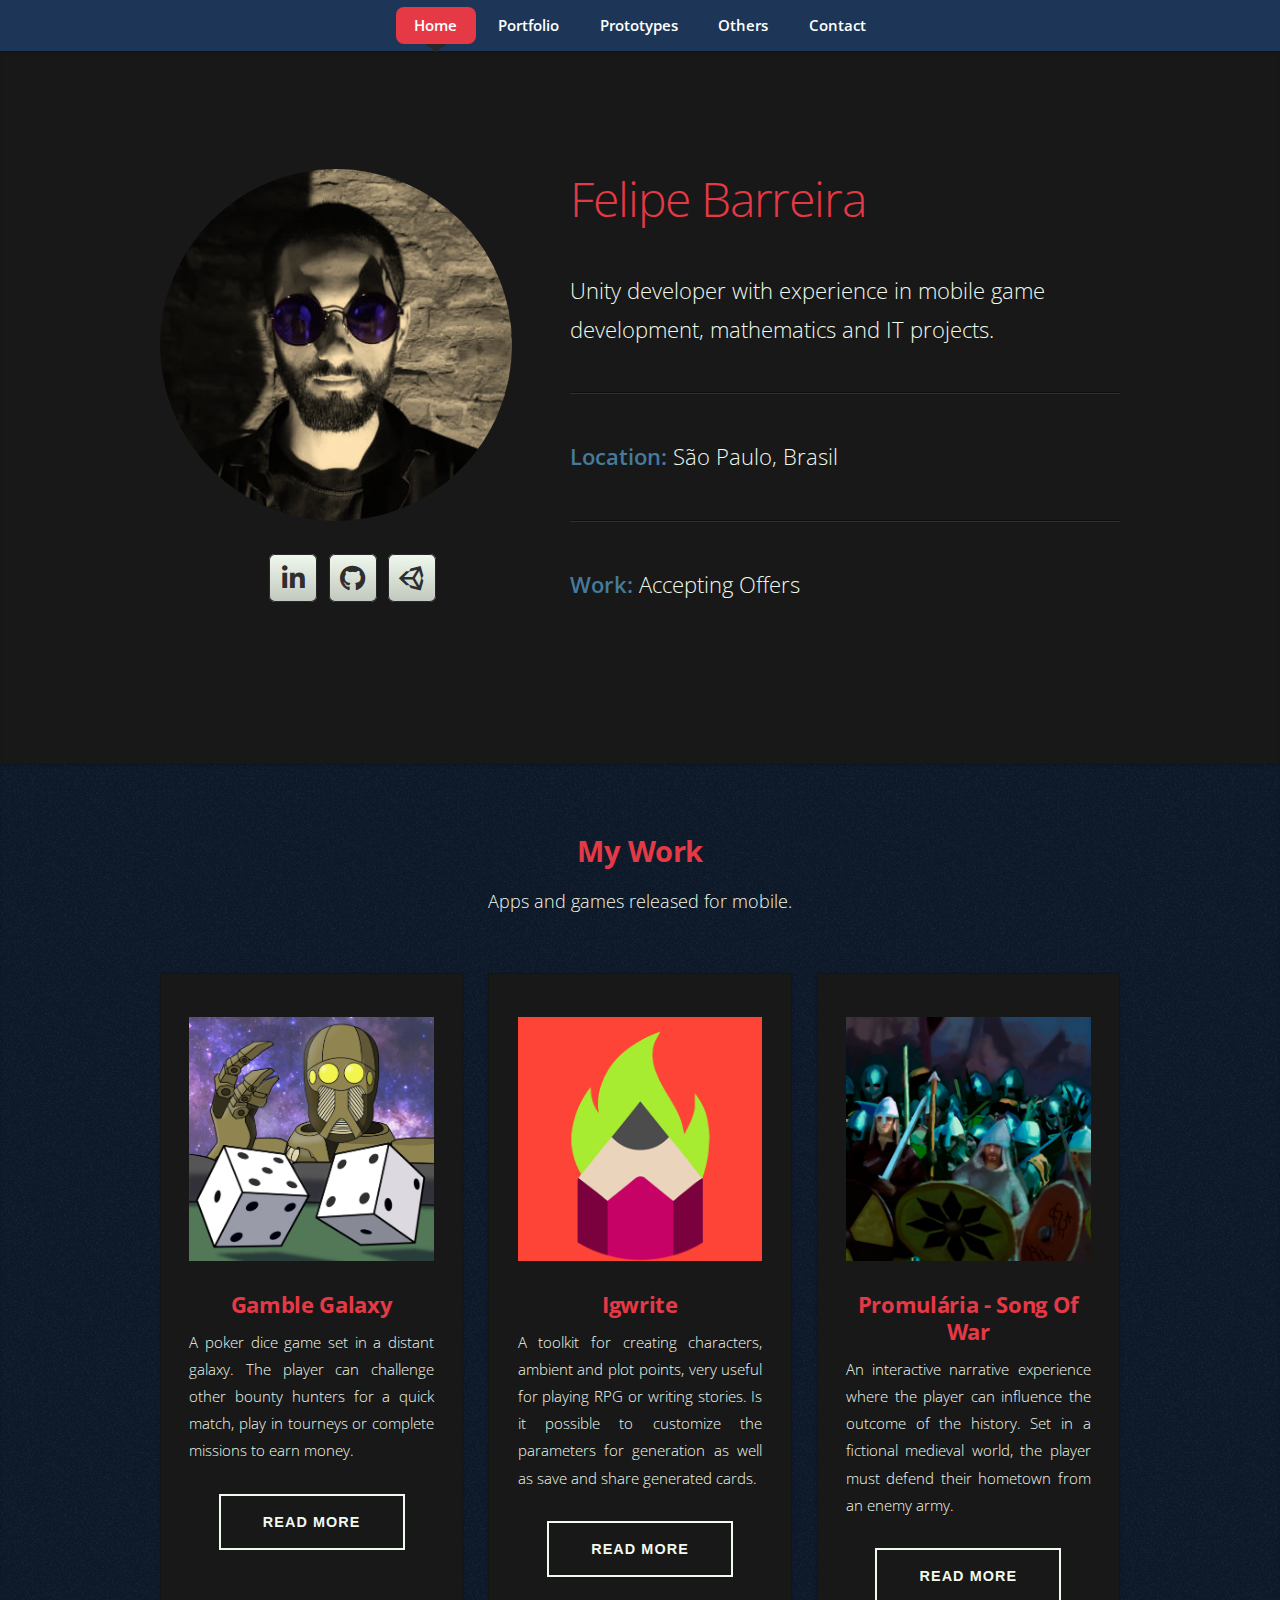
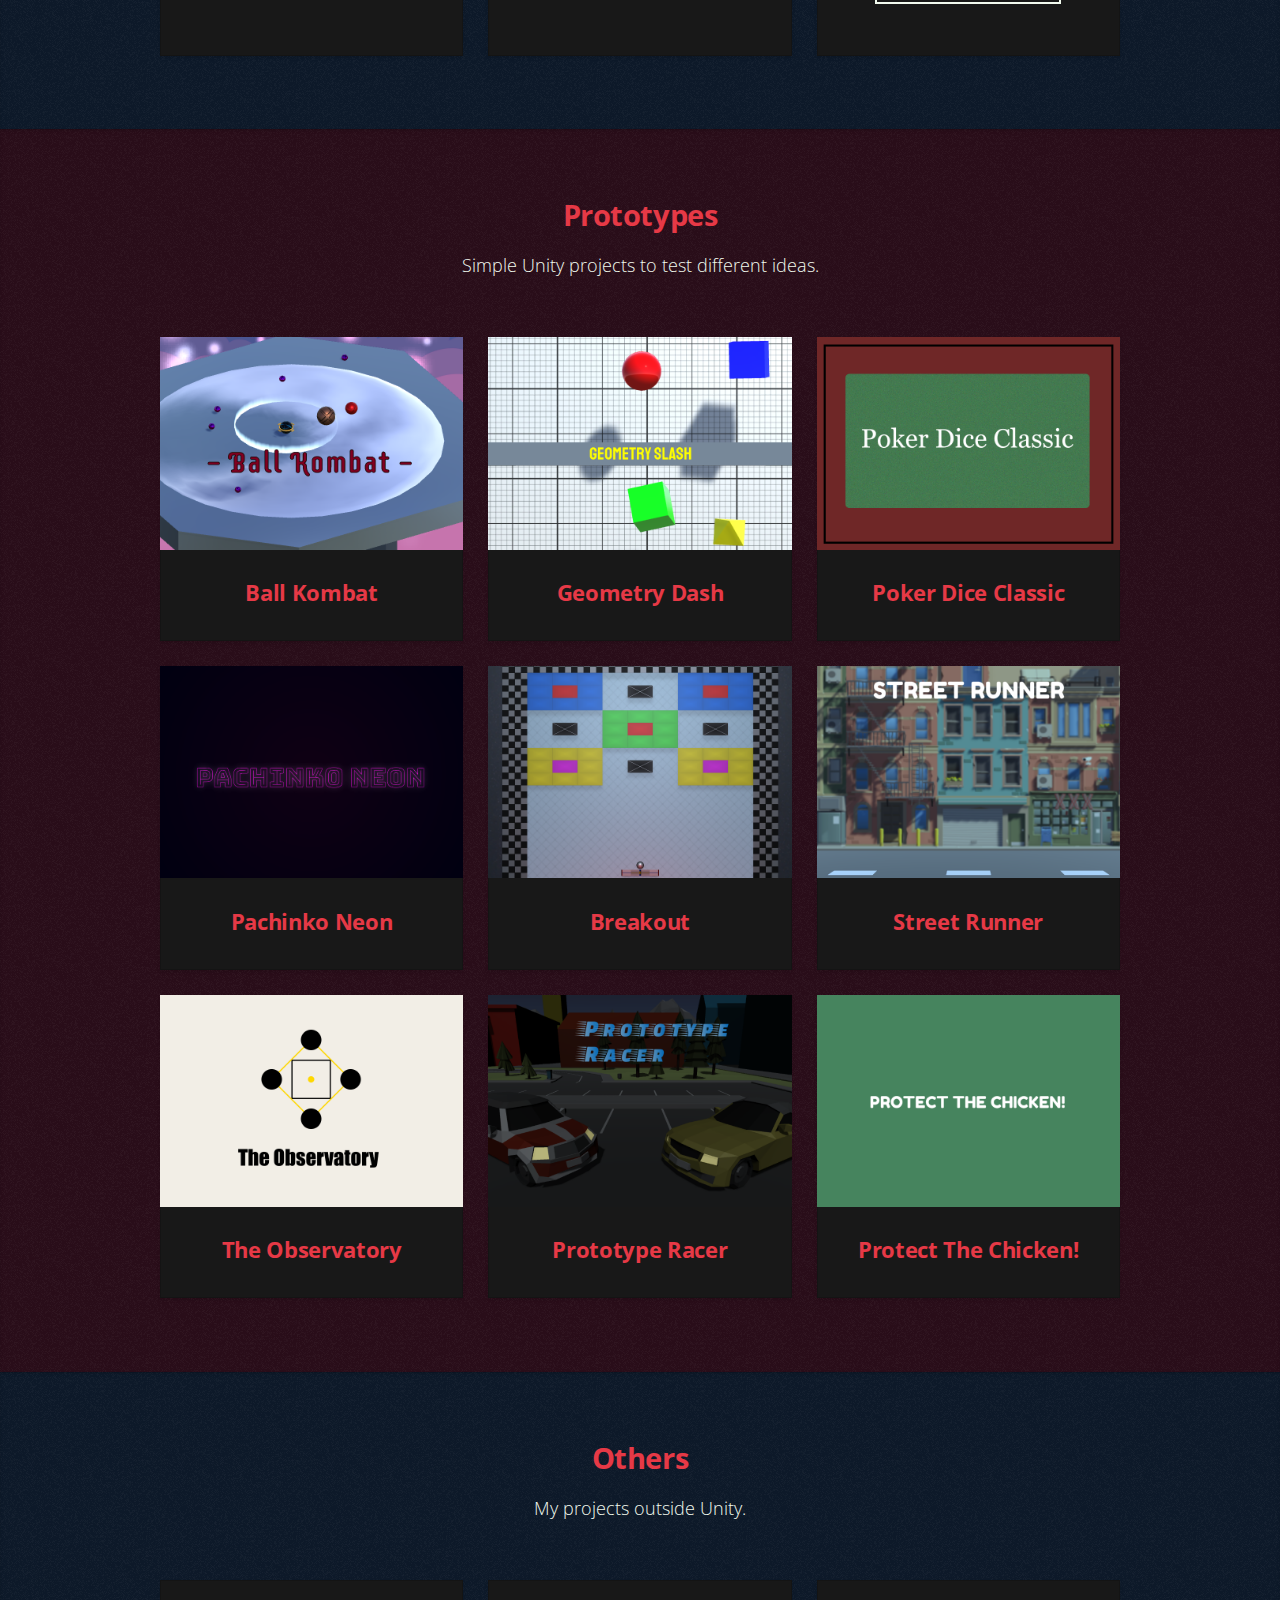
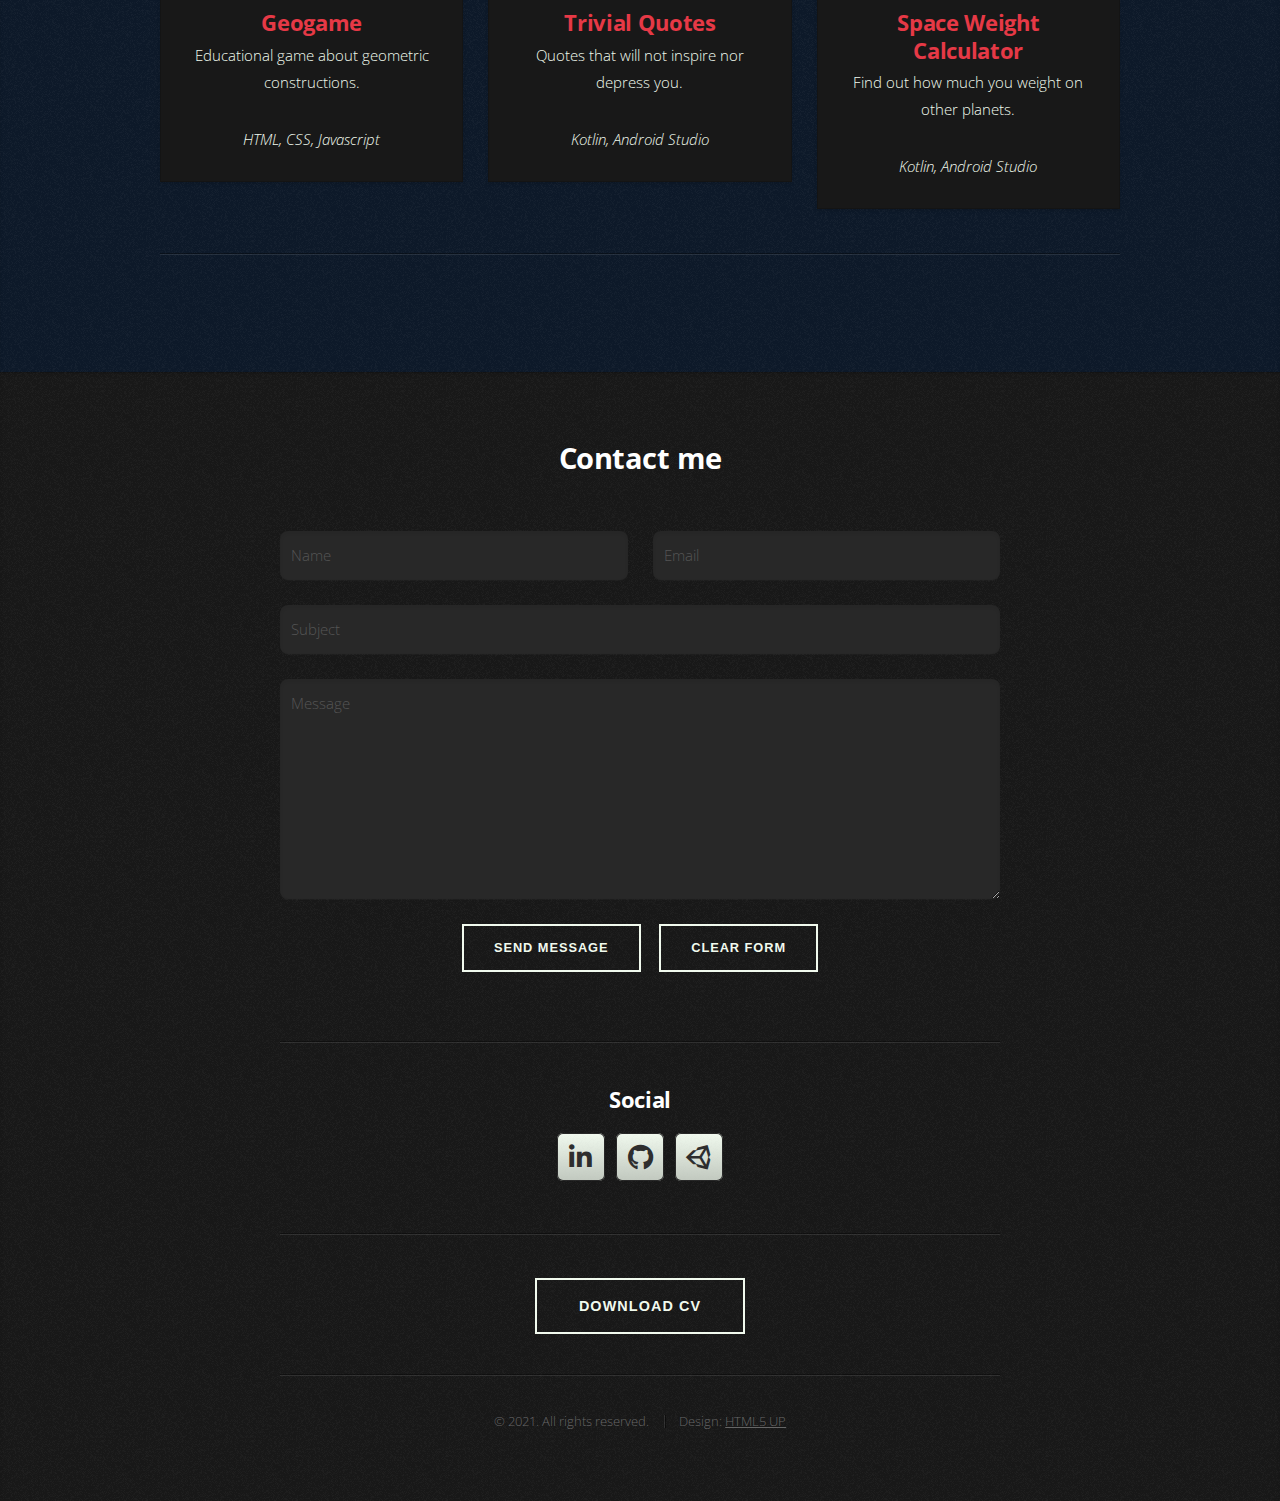
==== index.html @ 91a98e62 "added dynamic nav bar" ====
<!DOCTYPE HTML>
<!--
	Miniport by HTML5 UP
	html5up.net | @ajlkn
	Free for personal and commercial use under the CCA 3.0 license (html5up.net/license)
-->
<html>
	<head>
		<title>Felipe Barreira - Unity Developer</title>
		<meta charset="utf-8" />
		<meta name="viewport" content="width=device-width, initial-scale=1, user-scalable=no" />
		<link rel="stylesheet" href="assets/css/main.css" />
		<link rel="stylesheet" href="assets/css/rows.css" />
	</head>
	<body class="is-preload">

		<!-- Nav -->
		<nav id="nav">
			<ul class="container">
				<li><a class="active" href="#top">Home</a></li>
				<li><a href="#work">Portfolio</a></li>
				<li><a href="#portfolio">Prototypes</a></li>
				<li><a href="#others">Others</a></li>
				<li><a href="#contact">Contact</a></li>
			</ul>
		</nav>

		<!-- Home -->
		<article id="top" class="wrapper style1">
			<div class="container">
				<div class="row">
					<!-- Profile -->
					<div class="col-4 col-5-large col-12-medium">
						<span class="image fit"><img src="images/profile4b.png" alt="profile" /></span>
						<div class="icons">
							<ul class="social">
								<li><a href="https://www.linkedin.com/in/felipebarreira/" class="icon brands fa-linkedin-in"><span class="label">LinkedIn</span></a></li>
								<li><a href="https://github.com/fbarreira" class="icon brands fa-github"><span class="label">Github</span></a></li>
								<li><a href="https://learn.unity.com/u/fbarreira" class="icon brands fa-unity"><span class="label">Unity</span></a></li>
							</ul>
						</div>
					</div>
					<!-- Info -->
					<div class="col-8 col-7-large col-12-medium">
						<header>
							<h1>Felipe Barreira</h1>
						</header>
						<p>Unity developer with experience in mobile game development, mathematics and IT projects.</p>
						<hr />
						<p><b><span style="color: #457b9d">Location:</span></b> São Paulo, Brasil</p>
						<hr />
						<p><b><span style="color: #457b9d">Work:</span></b> Accepting Offers</p>
					</div>
				</div>
			</div>
		</article>

		<!-- Work -->
		<article id="work" class="wrapper style2">
			<div class="container">
				<header>
					<h2>My Work</h2>
					<p>Apps and games released for mobile.</p>
				</header>
				<div class="row aln-center">
					<!-- Gamble Galaxy -->
					<div class="col-4 col-6-medium col-12-small">
						<section class="box style1 gamble-galaxy">
							<a href="page.html" class="image featured"><img src="images/logo-gamble-galaxy.png" alt="Gamble Galaxy Logo" /></a>
							<h3>Gamble Galaxy</h3>
							<p>A poker dice game set in a distant galaxy. The player can challenge other bounty hunters for a quick match, play in tourneys or complete missions to earn money.</p>
							<a href="page.html" class="button large scrolly">Read more</a>
						</section>
					</div>
					<!-- Igwrite -->
					<div class="col-4 col-6-medium col-12-small">
						<section class="box style1 igwrite">
							<a href="#" class="image featured"><img src="images/logo-igwrite.png" alt="Igwrite Logo" /></a>
							<h3>Igwrite</h3>
							<p>A toolkit for creating characters, ambient and plot points, very useful for playing RPG or writing stories. Is it possible to customize the parameters for generation as well as save and share generated cards.</p>
							<a href="" class="button large scrolly">Read more</a>
						</section>
					</div>
					<!-- Promularia -->
					<div class="col-4 col-6-medium col-12-small">
						<section class="box style1 promularia">
							<a href="#" class="image featured"><img src="images/logo-promularia.png" alt="Promularia Logo" /></a>
							<h3>Promulária - Song Of War</h3>
							<p>An interactive narrative experience where the player can influence the outcome of the history. Set in a fictional medieval world, the player must defend their hometown from an enemy army.</p>
							<a href="" class="button large scrolly">Read more</a>
						</section>
					</div>
				</div>
				<!--
			<footer>
				<p>Lorem ipsum dolor sit sapien vestibulum ipsum primis?</p>
				<a href="#portfolio" class="button large scrolly">See some of my recent work</a>
			</footer>
				-->
			</div>
		</article>

		<!-- Prototypes -->
		<article id="portfolio" class="wrapper style3">
			<div class="container">
				<header>
					<h2>Prototypes</h2>
					<p>Simple Unity projects to test different ideas.</p>
				</header>
				<div class="row">
					<div class="col-4 col-6-medium col-12-small">
						<article class="box style2">
							<a href="#" class="image featured small"><img src="images/thumb-ball-kombat.png" alt="Ball Kombat" /></a>
							<h3><a href="#">Ball Kombat</a></h3>
						</article>
					</div>
					<div class="col-4 col-6-medium col-12-small">
						<article class="box style2">
							<a href="#" class="image featured small"><img src="images/thumb-geometry-dash.png" alt="Geometry Dash" /></a>
							<h3><a href="#">Geometry Dash</a></h3>
						</article>
					</div>
					<div class="col-4 col-6-medium col-12-small">
						<article class="box style2">
							<a href="#" class="image featured small"><img src="images/thumb-poker-dice-classic.png" alt="Poker Dice Classic" /></a>
							<h3><a href="#">Poker Dice Classic</a></h3>
						</article>
					</div>
					<div class="col-4 col-6-medium col-12-small">
						<article class="box style2">
							<a href="#" class="image featured small"><img src="images/thumb-pachinko-neon.png" alt="Pachinko Neon" /></a>
							<h3><a href="#">Pachinko Neon</a></h3>
						</article>
					</div>
					<div class="col-4 col-6-medium col-12-small">
						<article class="box style2">
							<a href="#" class="image featured small"><img src="images/thumb-breakout.png" alt="Breakout" /></a>
							<h3><a href="#">Breakout</a></h3>
						</article>
					</div>
					<div class="col-4 col-6-medium col-12-small">
						<article class="box style2">
							<a href="#" class="image featured small"><img src="images/thumb-street-runner.png" alt="Street Runner" /></a>
							<h3><a href="#">Street Runner</a></h3>
						</article>
					</div>
					<div class="col-4 col-6-medium col-12-small">
						<article class="box style2">
							<a href="#" class="image featured small"><img src="images/thumb-observatory.png" alt="The Observatory" /></a>
							<h3><a href="#">The Observatory</a></h3>
						</article>
					</div>
					<div class="col-4 col-6-medium col-12-small">
						<article class="box style2">
							<a href="#" class="image featured small"><img src="images/thumb-prototype-racer.png" alt="Prototype Racer" /></a>
							<h3><a href="#">Prototype Racer</a></h3>
						</article>
					</div>
					<div class="col-4 col-6-medium col-12-small">
						<article class="box style2">
							<a href="#" class="image featured small"><img src="images/thumb-protect-the-chicken.png" alt="Protect The Chicken!" /></a>
							<h3><a href="#">Protect The Chicken!</a></h3>
						</article>
					</div>
				</div>
			</div>
		</article>

		<!-- Others -->
		<article id="others" class="wrapper style2">
			<div class="container">
				<header>
					<h2>Others</h2>
					<p>My projects outside Unity.</p>
				</header>
				<div class="row">
					<div class="col-4 col-6-medium col-12-small">
						<article class="box style2">
							<h3><a href="#">Geogame</a></h3>
							<p>Educational game about geometric constructions.</p>
							<p><i>HTML, CSS, Javascript</i></p>
						</article>
					</div>
					<div class="col-4 col-6-medium col-12-small">
						<article class="box style2">
							<h3><a href="#">Trivial Quotes</a></h3>
							<p>Quotes that will not inspire nor depress you.</p>
							<p><i>Kotlin, Android Studio</i></p>
						</article>
					</div>
					<div class="col-4 col-6-medium col-12-small">
						<article class="box style2">
							<h3><a href="#">Space Weight Calculator</a></h3>
							<p>Find out how much you weight on other planets.</p>
							<p><i>Kotlin, Android Studio</i></p>
						</article>
					</div>
				</div>
				<hr />
			</div>
		</article>

		<!-- Contact -->
		<article id="contact" class="wrapper style4">
			<div class="container medium">
				<header>
					<h2>Contact me</h2>
				</header>
				<div class="row">
					<div class="col-12">
						<form method="post" action="mailto:fbarreiraf@gmail.com">
							<div class="row">
								<div class="col-6 col-12-small">
									<input type="text" name="name" id="name" placeholder="Name" />
								</div>
								<div class="col-6 col-12-small">
									<input type="text" name="email" id="email" placeholder="Email" />
								</div>
								<div class="col-12">
									<input type="text" name="subject" id="subject" placeholder="Subject" />
								</div>
								<div class="col-12">
									<textarea name="message" id="message" placeholder="Message"></textarea>
								</div>
								<div class="col-12">
									<ul class="actions">
										<li><input type="submit" value="Send Message" /></li>
										<li><input type="reset" value="Clear Form" class="alt" /></li>
									</ul>
								</div>
							</div>
						</form>
					</div>
					<div class="col-12">
						<hr />
						<h3>Social</h3>
						<ul class="social">
							<li><a href="https://www.linkedin.com/in/felipebarreira/" class="icon brands fa-linkedin-in"><span class="label">LinkedIn</span></a></li>
							<li><a href="https://github.com/fbarreira" class="icon brands fa-github"><span class="label">Github</span></a></li>
							<li><a href="https://learn.unity.com/u/fbarreira" class="icon brands fa-unity"><span class="label">Unity</span></a></li>
						</ul>
						<hr />
						<a href="https://drive.google.com/file/d/1OaTQAInA01pIJ5WjGDDO6dehO98LHNWC/view?usp=sharing" class="button large scrolly">Download CV</a>
					</div>
				</div>
				<footer>
					<hr />
					<ul id="copyright">
						<li>&copy; 2021. All rights reserved.</li>
						<li>Design: <a href="http://html5up.net">HTML5 UP</a></li>
					</ul>
				</footer>
			</div>
		</article>

		<!-- Scripts -->
		<script src="assets/js/jquery.min.js"></script>
		<script src="assets/js/jquery.scrolly.min.js"></script>
		<script src="assets/js/jquery.scrollex.min.js"></script>
		<script src="assets/js/browser.min.js"></script>
		<script src="assets/js/breakpoints.min.js"></script>
		<script src="assets/js/util.js"></script>
		<script src="assets/js/main.js"></script>

	</body>
</html>
---- assets/css/main.css ----
@import url("https://fonts.googleapis.com/css?family=Open+Sans:300,300italic,600,600italic,700");
@import url("fontawesome-all.min.css");

/*
	Miniport by HTML5 UP
	html5up.net | @ajlkn
	Free for personal and commercial use under the CCA 3.0 license (html5up.net/license)
*/

html, body, div, span, applet, object,
iframe, h1, h2, h3, h4, h5, h6, p, blockquote,
pre, a, abbr, acronym, address, big, cite,
code, del, dfn, em, img, ins, kbd, q, s, samp,
small, strike, strong, sub, sup, tt, var, b,
u, i, center, dl, dt, dd, ol, ul, li, fieldset,
form, label, legend, table, caption, tbody,
tfoot, thead, tr, th, td, article, aside,
canvas, details, embed, figure, figcaption,
footer, header, hgroup, menu, nav, output, ruby,
section, summary, time, mark, audio, video, icons {
	margin: 0;
	padding: 0;
	border: 0;
	font-size: 100%;
	font: inherit;
	vertical-align: baseline;}

article, aside, details, figcaption, figure,
footer, header, hgroup, menu, nav, section {
	display: block;}

body {
	line-height: 1;
}

ol, ul {
	list-style: none;
}

blockquote, q {
	quotes: none;
}

	blockquote:before, blockquote:after, q:before, q:after {
		content: '';
		content: none;
	}

table {
	border-collapse: collapse;
	border-spacing: 0;
}

body {
	-webkit-text-size-adjust: none;
}

mark {
	background-color: transparent;
	color: inherit;
}

input::-moz-focus-inner {
	border: 0;
	padding: 0;
}

input, select, textarea {
	-moz-appearance: none;
	-webkit-appearance: none;
	-ms-appearance: none;
	appearance: none;
}

/* Basic */

	html {
		box-sizing: border-box;
	}

	*, *:before, *:after {
		box-sizing: inherit;
	}

	body {
		padding-top: 3.5em;
	}

		body.is-preload *, body.is-preload *:before, body.is-preload *:after {
			-moz-animation: none !important;
			-webkit-animation: none !important;
			-ms-animation: none !important;
			animation: none !important;
			-moz-transition: none !important;
			-webkit-transition: none !important;
			-ms-transition: none !important;
			transition: none !important;
		}

	body, input, textarea, select {
		font-family: 'Open Sans', sans-serif;
		line-height: 1.85em;
		color: #f1faee;
		font-weight: 300;
		font-size: 13pt;
	}

	a {
		-moz-transition: color .2s ease-in-out;
		-webkit-transition: color .2s ease-in-out;
		-ms-transition: color .2s ease-in-out;
		transition: color .2s ease-in-out;
		color: #43B3E0;
		text-decoration: underline;
	}

		a:hover {
			color: #43bff0 !important;
		}

		a img {
			border: 0;
		}

	b, strong {
		font-weight: 600;
		color: #3e3e3e;
	}

	i, em {
		font-style: italic;
	}

	sub {
		position: relative;
		top: 0.5em;
		font-size: 0.8em;
	}

	sup {
		position: relative;
		top: -0.5em;
		font-size: 0.8em;
	}

	blockquote {
		border-left: solid 0.75em #eee;
		padding: 1em 0 1em 1.5em;
		font-style: italic;
	}

	h1, h2, h3, h4, h5, h6 {
		color: #e63946;
		margin: 0 0 0.75em 0;
	}

	h1 a, h2 a, h3 a, h4 a, h5 a, h6 a {
		text-decoration: none;
		color: inherit;
	}

	h2, h3, h4, h5, h6 {
		font-weight: 700;
	}

	h1 {
		font-size: 3.25em;
		letter-spacing: -0.025em;
		font-weight: 300;
	}

		h1 strong {
			font-weight: 700;
		}

	h2 {
		font-size: 2em;
		letter-spacing: -0.015em;
	}

	h3 {
		font-size: 1.5em;
		letter-spacing: -0.015em;
	}

	em, i {
		font-style: italic;
	}

	br.clear {
		clear: both;
	}

	hr {
		border: 0;
		border-top: solid 1px #444;
		border-top-color: rgba(0, 0, 0, 0.35);
		box-shadow: 0px 1px 0px 0px rgba(255, 255, 255, 0.1);
		height: 1px;
		margin: 3em 0;
	}

	p, ul, ol, dl, table {
		margin-bottom: 2em;
	}

	header {
		margin: 0 0 3em 0;
	}

		header > p {
			font-size: 1.25em;
			margin: 0;
		}

	footer {
		margin: 3em 0 0 0;
	}

		footer > p {
			font-size: 1.25em;
		}

/* Container */

	.container {
		margin: 0 auto;
		max-width: calc(100% - 50px);
		width: 1200px;
	}

		.container.medium {
			width: 900px;
		}

		@media screen and (max-width: 1680px) {

			.container {
				width: 1200px;
			}

				.container.medium {
					width: 900px;
				}

		}

		@media screen and (max-width: 1280px) {

			.container {
				width: 960px;
			}

				.container.medium {
					width: 720px;
				}

		}

		@media screen and (max-width: 980px) {

			.container {
				width: 100%;
			}

				.container.medium {
					width: 75%;
				}

		}

		@media screen and (max-width: 736px) {

			.container {
				width: 100%;
				max-width: calc(100% - 30px);
			}

				.container.medium {
					width: 100%;
				}

		}

/* Form */

	form label {
		color: #3e3e3e;
		font-weight: 700;
		display: block;
		margin: 0 0 0.5em 0;
	}

	form input[type=text],
	form input[type=email],
	form input[type=password],
	form select,
	form textarea {
		-moz-transition: background .2s ease-in-out, box-shadow .2s ease-in-out;
		-webkit-transition: background .2s ease-in-out, box-shadow .2s ease-in-out;
		-ms-transition: background .2s ease-in-out, box-shadow .2s ease-in-out;
		transition: background .2s ease-in-out, box-shadow .2s ease-in-out;
		-webkit-appearance: none;
		display: block;
		border: 0;
		padding: 0.75em;
		font-size: 1em;
		border-radius: 8px;
		border: solid 1px #ddd;
		background: #fff;
		color: #bbb;
		box-shadow: inset 0px 2px 3px 1px rgba(0, 0, 0, 0.05), 0px 1px 0px 0px rgba(255, 255, 255, 0.025);
		width: 100%;
	}

		form input[type=text]:focus,
		form input[type=email]:focus,
		form input[type=password]:focus,
		form select:focus,
		form textarea:focus {
			background: #fafafa;
			box-shadow: inset 0px 2px 5px 0px rgba(0, 0, 0, 0.05), 0px 1px 0px 0px rgba(255, 255, 255, 0.025), inset 0px 0px 2px 1px #43bff0;
		}

	form textarea {
		height: 15em;
	}

	form .actions:last-child {
		margin-bottom: 0;
	}

	form ::-webkit-input-placeholder {
		color: #555 !important;
	}

	form :-moz-placeholder {
		color: #555 !important;
	}

	form ::-moz-placeholder {
		color: #555 !important;
	}

	form :-ms-input-placeholder {
		color: #555 !important;
	}

	form ::-moz-focus-inner {
		border: 0;
	}

/* Tables */

	table {
		width: 100%;
	}

		table.default {
			width: 100%;
		}

			table.default tr {
				border-top: solid 1px #eee;
			}

				table.default tr:first-child {
					border-top: 0;
				}

			table.default td {
				padding: 0.5em 1em 0.5em 1em;
			}

			table.default th {
				text-align: left;
				padding: 0.5em 1em 0.5em 1em;
				font-weight: 600;
				margin: 0 0 1em 0;
			}

			table.default thead {
				background: #4f4f4f;
				color: #fff;
			}

/* Section/Article */

	section, article {
		margin-bottom: 3em;
	}

	section > :last-child,
	article > :last-child,
	section:last-child,
	article:last-child {
		margin-bottom: 0;
	}

/* Image */

	.image {
		display: inline-block;
		position: relative;
	}

		.image img {
			display: block;
			width: 100%;
		}

		.image.fit {
			display: block;
			width: 100%;
		}

		.image.featured {
			display: block;
			width: 100%;
			margin: 0 0 2em 0;
		}

		.image.featured.small{
			max-width: 384px;
			max-height: 269px;
		}

		.image.left {
			float: left;
			margin: 0 2em 2em 0;
		}

		.image.centered {
			display: block;
			margin: 0 0 2em 0;
		}

			.image.centered img {
				margin: 0 auto;
				width: auto;
			}

/* Button */

input[type="submit"],
input[type="reset"],
input[type="button"],
button,
.button {
	-moz-appearance: none;
	-webkit-appearance: none;
	-ms-appearance: none;
	appearance: none;
	-moz-transition: background-color 0.2s ease-in-out, box-shadow 0.2s ease-in-out, color 0.2s ease-in-out;
	-webkit-transition: background-color 0.2s ease-in-out, box-shadow 0.2s ease-in-out, color 0.2s ease-in-out;
	-ms-transition: background-color 0.2s ease-in-out, box-shadow 0.2s ease-in-out, color 0.2s ease-in-out;
	transition: background-color 0.2s ease-in-out, box-shadow 0.2s ease-in-out, color 0.2s ease-in-out;
	border: 0;
	border-radius: 0;
	cursor: pointer;
	display: inline-block;
	font-family: "Source Sans Pro", Helvetica, sans-serif;
	font-size: 0.8rem;
	font-weight: 900;
	letter-spacing: 0.075em;
	height: 3rem;
	line-height: 3rem;
	padding: 0 2rem;
	text-align: center;
	text-decoration: none;
	text-transform: uppercase;
	white-space: nowrap;
}

	input[type="submit"].icon:before,
	input[type="reset"].icon:before,
	input[type="button"].icon:before,
	button.icon:before,
	.button.icon:before {
		margin-right: 0.5rem;
	}

	input[type="submit"].icon.solo,
	input[type="reset"].icon.solo,
	input[type="button"].icon.solo,
	button.icon.solo,
	.button.icon.solo {
		position: relative;
		width: 4rem;
		height: 4rem;
		line-height: 4rem;
		border-radius: 4rem;
		text-indent: 4rem;
		overflow: hidden;
		padding: 0;
		white-space: nowrap;
	}

		input[type="submit"].icon.solo:before,
		input[type="reset"].icon.solo:before,
		input[type="button"].icon.solo:before,
		button.icon.solo:before,
		.button.icon.solo:before {
			position: absolute;
			display: block;
			top: 0;
			left: 0;
			width: inherit;
			height: inherit;
			line-height: inherit;
			font-size: 1.25rem;
			margin-right: 0;
			text-align: center;
			text-indent: 0;
		}

	input[type="submit"].fit,
	input[type="reset"].fit,
	input[type="button"].fit,
	button.fit,
	.button.fit {
		width: 100%;
	}

	input[type="submit"].small,
	input[type="reset"].small,
	input[type="button"].small,
	button.small,
	.button.small {
		font-size: 0.7rem;
		height: 2.5rem;
		line-height: 2.5rem;
		padding: 0 1.5rem;
	}

	input[type="submit"].large,
	input[type="reset"].large,
	input[type="button"].large,
	button.large,
	.button.large {
		font-size: 0.9rem;
		height: 3.5rem;
		line-height: 3.5rem;
		padding: 0 2.75rem;
	}

@media screen and (max-width: 980px) {

	input[type="submit"],
	input[type="reset"],
	input[type="button"],
	button,
	.button {
		font-size: 0.9rem;
		height: 3.25rem;
		line-height: 3.25rem;
	}

		input[type="submit"].large,
		input[type="reset"].large,
		input[type="button"].large,
		button.large,
		.button.large {
			font-size: 1rem;
			height: 3.75rem;
			line-height: 3.75rem;
		}
}

input[type="submit"].disabled, input[type="submit"]:disabled,
input[type="reset"].disabled,
input[type="reset"]:disabled,
input[type="button"].disabled,
input[type="button"]:disabled,
button.disabled,
button:disabled,
.button.disabled,
.button:disabled {
	pointer-events: none;
	opacity: 0.25;
}

input[type="submit"],
input[type="reset"],
input[type="button"],
button,
.button {
	background-color: transparent;
	box-shadow: inset 0 0 0 2px #f1faee;
	color: #f1faee !important;
}

	input[type="submit"]:hover,
	input[type="reset"]:hover,
	input[type="button"]:hover,
	button:hover,
	.button:hover {
		box-shadow: inset 0 0 0 2px #457b9d;
		color: #457b9d !important;
	}

	input[type="submit"].primary,
	input[type="reset"].primary,
	input[type="button"].primary,
	button.primary,
	.button.primary {
		background-color: #212931;
		box-shadow: none;
		color: #ffffff !important;
	}

		input[type="submit"].primary:hover,
		input[type="reset"].primary:hover,
		input[type="button"].primary:hover,
		button.primary:hover,
		.button.primary:hover {
			background-color: #18bfef;
		}	

/* List */

	ul {
		list-style: disc;
		padding-left: 1em;
	}

		ul li {
			padding-left: 0.5em;
		}

	ol {
		list-style: decimal;
		padding-left: 1.25em;
	}

		ol li {
			padding-left: 0.25em;
		}

/* Social */

.icons{
	margin-top:2em;
	text-align:center
}

	ul.social {
		cursor: default;
		margin: 0;
		list-style: none;
		padding-left: 0;
	}

		ul.social li {
			position: relative;
			display: inline-block;
			margin: 0.25em;
			top: 0;
			padding-left: 0;
		}

			ul.social li a {
				-moz-transition: top .2s ease-in-out;
				-webkit-transition: top .2s ease-in-out;
				-ms-transition: top .2s ease-in-out;
				transition: top .2s ease-in-out;
				display: block;
				width: 48px;
				height: 48px;
				border-radius: 6px;
				top: 0;
				position: relative;
			}

				ul.social li a:before {
					background-image: url("images/bg.png"), -moz-linear-gradient(top, rgba(0, 0, 0, 0), rgba(0, 0, 0, 0.2));
					background-image: url("images/bg.png"), -webkit-linear-gradient(top, rgba(0, 0, 0, 0), rgba(0, 0, 0, 0.2));
					background-image: url("images/bg.png"), -ms-linear-gradient(top, rgba(0, 0, 0, 0), rgba(0, 0, 0, 0.2));
					background-image: url("images/bg.png"), linear-gradient(top, rgba(0, 0, 0, 0), rgba(0, 0, 0, 0.2));
					-moz-transition: background-color .2s ease-in-out;
					-webkit-transition: background-color .2s ease-in-out;
					-ms-transition: background-color .2s ease-in-out;
					transition: background-color .2s ease-in-out;
					background-color: #f1faee;
					border-radius: 6px;
					box-shadow: inset 0px 0px 0px 1px #282828, inset 0px 2px 1px 0px rgba(255, 255, 255, 0.1);
					color: #2E2E2E !important;
					display: block;
					font-size: 26px;
					height: 48px;
					line-height: 48px;
					text-align: center;
					outline: 0;
					overflow: hidden;
					text-shadow: 1px 1px 0px rgba(255, 255, 255, 0.1);
					width: 48px;
				}

				ul.social li a:hover {
					top: -5px;
				}

					ul.social li a:hover:before {
						background-color: #457b9d;
					}

/* Actions */

	ul.actions {
		list-style: none;
		padding-left: 0;
	}

		ul.actions li {
			display: inline-block;
			margin: 0 0 0 1em;
			padding-left: 0;
		}

			ul.actions li:first-child {
				margin-left: 0;
			}

/* Box - Large */

	.box {
		background: #181818;
		box-shadow: inset 0px 0px 0px 1px rgba(0, 0, 0, 0.15), 0px 2px 3px 0px rgba(0, 0, 0, 0.1);
		text-align: center;
		padding: 2em;
	}

		.box.style1 {

			padding: 3em 2em 3.5em 2em;
			height:100%;
		}

			.box.style1 p {
				text-align: justify;
			}

			.box.style1 h3 {
				margin-bottom: 0.5em;
			}

		.box.style2 h3 {
			margin-bottom: 0.25em;
		}

		.box.style2 .image {
			position: relative;
			left: 2em;
			top: 2em;
			margin: -4em 0 4em -4em;
			width: auto;
		}

/* Icons */

	.icon {
		text-decoration: none;
		text-decoration: none;
	}

		.icon:before {
			-moz-osx-font-smoothing: grayscale;
			-webkit-font-smoothing: antialiased;
			display: inline-block;
			font-style: normal;
			font-variant: normal;
			text-rendering: auto;
			line-height: 1;
			text-transform: none !important;
			font-family: 'Font Awesome 5 Free';
			font-weight: 400;
		}

		.icon:before {
			font-size: 1.25em;
		}

		.icon > .label {
			display: none;
		}

		.icon.solid:before {
			font-weight: 900;
		}

		.icon.brands:before {
			font-family: 'Font Awesome 5 Brands';
		}

		.icon.featured {
			color: #EA8A95;
			display: block;
			margin: 0 0 1.5em 0;
			cursor: default;
		}

			.icon.featured:before {
				font-size: 6em;
			}

/* Wrappers */

.wrapper {
	background-image: url("images/bg.png");
	box-shadow: inset 0px 1px 0px 0px rgba(0, 0, 0, 0.05), inset 0px 2px 3px 0px rgba(0, 0, 0, 0.1);
	padding: 8em 0 8em 0;
	text-align: center;
}

	.wrapper.style1 {
		background-image: none;
		background-color: #181818;
	}

	.wrapper.style2 {
		background-color: #0D1929;
	}

	.wrapper.style3 {
		background-color: #290D19;
	}

	.wrapper.style4 {
		background-color: #181818;
		color: #999;
		text-shadow: -1px -1px 0px #181818;
	}

			.wrapper.style4 h1, .wrapper.style4 h2, .wrapper.style4 h3, .wrapper.style4 h4, .wrapper.style4 h5, .wrapper.style4 h6 {
				color: #fff;
			}

			.wrapper.style4 form input[type=text],
			.wrapper.style4 form input[type=password],
			.wrapper.style4 form select,
			.wrapper.style4 form textarea {
				border: none;
				background: #282828;
			}

				.wrapper.style4 form input[type=text]:focus,
				.wrapper.style4 form input[type=password]:focus,
				.wrapper.style4 form select:focus,
				.wrapper.style4 form textarea:focus {
					background: #252525;
				}

/* Nav */

#nav {
	background-color: #1d3557;
	text-align: center;
	position: fixed;
	left: 0;
	top: 0;
	width: 100%;
	z-index: 10000;
	cursor: default;
	height: 3.5em;
	line-height: 3.5em;
}

		#nav ul {
			margin-bottom: 0;
			list-style: none;
			padding-left: 0;
		}

		#nav li {
			display: inline-block;
			padding-left: 0;
		}

		#nav a {
			-moz-transition: background-color .2s ease-in-out;
			-webkit-transition: background-color .2s ease-in-out;
			-ms-transition: background-color .2s ease-in-out;
			transition: background-color .2s ease-in-out;
			position: relative;
			display: block;
			color: #fff;
			text-decoration: none;
			outline: 0;
			font-weight: 600;
			border-radius: 8px;
			color: #fff;
			height: 2.5em;
			line-height: 2.5em;
			padding: 0 1.25em;
		}

			#nav a:hover {
				color: #fff !important;
				background: #457b9d;
			}

			#nav a.active {
				background: #e63946;
			}

				#nav a.active:before {
					content: '';
					display: block;
					position: absolute;
					bottom: -0.6em;
					left: 50%;
					margin-left: -0.75em;
					border-left: solid 0.75em transparent;
					border-right: solid 0.75em transparent;
					border-top: solid 0.6em #282828;
				}

/* Articles */

	body > article {
		margin-bottom: 0;
	}

	#top {
		padding: 7.5em 0 7.5em 0;
		text-align: left;
	}

		#top .image {
			border-radius: 100%;
			width: 20em;
			height: 20em;
			margin: 0;
		}

			#top .image img {
				border-radius: 100%;
			}

		#top h1 {
			margin-top: 0.35em;
		}

		#top p {
			font-size: 1.5em;
			line-height: 1.75em;
		}

			#top p a {
				color: inherit;
			}

	#contact footer {
		font-size: 0.9em;
	}

/* Copyright */

	#copyright {
		color: #666;
		font-size: 1em;
		line-height: 1em;
		list-style: none;
		padding-left: 0;
		margin-bottom: 0;
	}

		#copyright li {
			display: inline-block;
			border-left: solid 1px rgba(0, 0, 0, 0.5);
			box-shadow: -1px 0px 0px 0px rgba(255, 255, 255, 0.1);
			padding: 0 0 0 1em;
			margin: 0 0 0 1em;
		}

			#copyright li:first-child {
				border: 0;
				box-shadow: none;
				padding-left: 0;
				margin-left: 0;
			}

		#copyright a {
			-moz-transition: color .2s ease-in-out;
			-webkit-transition: color .2s ease-in-out;
			-ms-transition: color .2s ease-in-out;
			transition: color .2s ease-in-out;
			color: inherit;
		}

			#copyright a:hover {
				color: #777;
			}

/* Large */

	@media screen and (max-width: 1280px) {

		/* Basic */

			body {
				font-size: 11pt;
			}

			input, textarea, select {
				font-size: 11pt;
			}

			header {
				margin: 0 0 4em 0;
			}

		/* Wrappers */

			.wrapper {
				padding: 5em 0 5em 0;
				text-align: center;
			}

				.wrapper.style4 .row-special {
					margin: 2em 0 0 0;
					padding: 2em 0 2em 0;
				}

		/* Articles */

			#top {
				padding: 8em 0;
			}

				#top .image {
					width: 24em;
					height: 24em;
					margin: 0;
				}

	}

/* Medium */

	@media screen and (max-width: 980px) {

		/* Articles */

			#top {
				text-align: center;
				padding: 5em 0;
			}

				#top .image {
					margin: 0 auto 2em auto;
				}

	}

/* Small */

	@media screen and (max-width: 736px) {

		/* Basic */

			body {
				padding-top: 44px;
			}

			body, input, textarea, select {
				line-height: 1.75em;
				font-size: 10pt;
				letter-spacing: 0;
			}

			h1, h2, h3, h4, h5, h6 {
				font-size: 1.25em;
				margin: 0 0 0.4em 0;
			}

			h1 {
				font-size: 2.25em;
				line-height: 1.25em;
			}

			header {
				margin: 0 0 2em 0;
			}

				header > p {
					font-size: 1.25em;
				}

			footer {
				margin: 2.5em 0 0 0;
			}

				footer > p {
					font-size: 1.25em;
				}

			hr {
				margin: 1.5em 0 2em 0;
			}

		/* Section/Article */

			section, article {
				clear: both;
			}

		/* Button */

			input[type="button"],
			input[type="submit"],
			input[type="reset"],
			button,
			.button {
				text-align: center;
				font-size: 1.2em;
				width: 100%;
				/* padding: 1em 0 1em 0; */ 
			}

				input[type="button"].large,
				input[type="submit"].large,
				input[type="reset"].large,
				button.large,
				.button.large {
					font-size: 1.2em;
					letter-spacing: 0;
				}

		/* Social */

			ul.social {
				padding: 1em 0.5em 0 0.5em;
			}

				ul.social li {
					margin: 0.5em 0.5em 0.5em 0.5em;
				}

					ul.social li a {
						top: 0 !important;
					}
						/*
						ul.social li a:before {
							background-color: transparent !important;
						} */

		/* Actions */

			ul.actions {
				margin: 0;
			}

				ul.actions li {
					display: block;
					margin: 15px 0 0 0;
				}

					ul.actions li:first-child {
						margin-top: 0;
					}

		/* Box - Small */

			.box {
				padding: 30px 20px 30px 20px;
				margin: 0 0 20px 0 !important;
			}

				.box h3 {
					margin-bottom: 0.25em;
				}

				.box .image.centered {
					margin-bottom: 1em;
				}

				.box .image.featured {
					position: relative;
					left: 20px;
					top: 20px;
					margin: -50px 0 50px -40px;
					width: auto;
				}

				.box.style1 {
					max-width: 32em;
					margin-left: auto !important;
					margin-right: auto !important;
				}

				.box.style2 {
					max-width: 32em;
					margin-left: auto !important;
					margin-right: auto !important;
				}

		/* Wrappers */

			.wrapper {
				padding: 3em 0;
				text-align: center;
			}

		/* Nav */

			#nav {
				height: 44px;
				line-height: 44px;
			}

				#nav a {
					padding: 0 0.5em;
					height: inherit;
					line-height: inherit;
					border-radius: 0;
					font-size: x-small;
				}

					#nav a:hover {
						background-color: transparent;
					}

		/* Articles */

			#top {
				padding: 3em 0;
			}

				#top .image {
					width: 15em;
					height: 15em;
					margin-bottom: 0;
				}

				#top p {
					font-size: 1em;
				}

			#contact footer {
				margin: 0;
			}

		/* Copyright */

			#copyright {
				font-size: 1em;
				margin: 0;
			}

				#copyright li {
					display: block;
					margin: 1em 0 0 0;
					padding: 0;
					box-shadow: none;
					border-left: 0;
				}

					#copyright li:first-child {
						margin-top: 0;
					}

	}
---- assets/css/rows.css ----
/* Row */

.row {
    display: flex;
    flex-wrap: wrap;
    box-sizing: border-box;
    align-items: stretch;
}

    .row > * {
        box-sizing: border-box;
    }

    .row.gtr-uniform > * > :last-child {
        margin-bottom: 0;
    }

    .row.aln-left {
        justify-content: flex-start;
    }

    .row.aln-center {
        justify-content: center;
    }

    .row.aln-right {
        justify-content: flex-end;
    }

    .row.aln-top {
        align-items: flex-start;
    }

    .row.aln-middle {
        align-items: center;
    }

    .row.aln-bottom {
        align-items: flex-end;
    }

    .row > .imp {
        order: -1;
    }

    .row > .col-1 {
        width: 8.33333%;
    }

    .row > .off-1 {
        margin-left: 8.33333%;
    }

    .row > .col-2 {
        width: 16.66667%;
    }

    .row > .off-2 {
        margin-left: 16.66667%;
    }

    .row > .col-3 {
        width: 25%;
    }

    .row > .off-3 {
        margin-left: 25%;
    }

    .row > .col-4 {
        width: 33.33333%;
    }

    .row > .off-4 {
        margin-left: 33.33333%;
    }

    .row > .col-5 {
        width: 41.66667%;
    }

    .row > .off-5 {
        margin-left: 41.66667%;
    }

    .row > .col-6 {
        width: 50%;
    }

    .row > .off-6 {
        margin-left: 50%;
    }

    .row > .col-7 {
        width: 58.33333%;
    }

    .row > .off-7 {
        margin-left: 58.33333%;
    }

    .row > .col-8 {
        width: 66.66667%;
    }

    .row > .off-8 {
        margin-left: 66.66667%;
    }

    .row > .col-9 {
        width: 75%;
    }

    .row > .off-9 {
        margin-left: 75%;
    }

    .row > .col-10 {
        width: 83.33333%;
    }

    .row > .off-10 {
        margin-left: 83.33333%;
    }

    .row > .col-11 {
        width: 91.66667%;
    }

    .row > .off-11 {
        margin-left: 91.66667%;
    }

    .row > .col-12 {
        width: 100%;
    }

    .row > .off-12 {
        margin-left: 100%;
    }

    .row.gtr-0 {
        margin-top: 0px;
        margin-left: 0px;
    }

        .row.gtr-0 > * {
            padding: 0px 0 0 0px;
        }

        .row.gtr-0.gtr-uniform {
            margin-top: 0px;
        }

            .row.gtr-0.gtr-uniform > * {
                padding-top: 0px;
            }

    .row.gtr-25 {
        margin-top: -6.25px;
        margin-left: -6.25px;
    }

        .row.gtr-25 > * {
            padding: 6.25px 0 0 6.25px;
        }

        .row.gtr-25.gtr-uniform {
            margin-top: -6.25px;
        }

            .row.gtr-25.gtr-uniform > * {
                padding-top: 6.25px;
            }

    .row.gtr-50 {
        margin-top: -12.5px;
        margin-left: -12.5px;
    }

        .row.gtr-50 > * {
            padding: 12.5px 0 0 12.5px;
        }

        .row.gtr-50.gtr-uniform {
            margin-top: -12.5px;
        }

            .row.gtr-50.gtr-uniform > * {
                padding-top: 12.5px;
            }

.row {
    margin-top: -25px;
    margin-left: -25px;
}

    .row > * {
        padding: 25px 0 0 25px;
    }

    .row.gtr-uniform {
        margin-top: -25px;
    }

        .row.gtr-uniform > * {
            padding-top: 25px;
        }

    .row.gtr-150 {
        margin-top: -37.5px;
        margin-left: -37.5px;
    }

        .row.gtr-150 > * {
            padding: 37.5px 0 0 37.5px;
        }

        .row.gtr-150.gtr-uniform {
            margin-top: -37.5px;
        }

            .row.gtr-150.gtr-uniform > * {
                padding-top: 37.5px;
            }

    .row.gtr-200 {
        margin-top: -50px;
        margin-left: -50px;
    }

        .row.gtr-200 > * {
            padding: 50px 0 0 50px;
        }

        .row.gtr-200.gtr-uniform {
            margin-top: -50px;
        }

            .row.gtr-200.gtr-uniform > * {
                padding-top: 50px;
            }

@media screen and (max-width: 1680px) {

    .row {
        display: flex;
        flex-wrap: wrap;
        box-sizing: border-box;
        align-items: stretch;
    }

        .row > * {
            box-sizing: border-box;
        }

        .row.gtr-uniform > * > :last-child {
            margin-bottom: 0;
        }

        .row.aln-left {
            justify-content: flex-start;
        }

        .row.aln-center {
            justify-content: center;
        }

        .row.aln-right {
            justify-content: flex-end;
        }

        .row.aln-top {
            align-items: flex-start;
        }

        .row.aln-middle {
            align-items: center;
        }

        .row.aln-bottom {
            align-items: flex-end;
        }

        .row > .imp-xlarge {
            order: -1;
        }

        .row > .col-1-xlarge {
            width: 8.33333%;
        }

        .row > .off-1-xlarge {
            margin-left: 8.33333%;
        }

        .row > .col-2-xlarge {
            width: 16.66667%;
        }

        .row > .off-2-xlarge {
            margin-left: 16.66667%;
        }

        .row > .col-3-xlarge {
            width: 25%;
        }

        .row > .off-3-xlarge {
            margin-left: 25%;
        }

        .row > .col-4-xlarge {
            width: 33.33333%;
        }

        .row > .off-4-xlarge {
            margin-left: 33.33333%;
        }

        .row > .col-5-xlarge {
            width: 41.66667%;
        }

        .row > .off-5-xlarge {
            margin-left: 41.66667%;
        }

        .row > .col-6-xlarge {
            width: 50%;
        }

        .row > .off-6-xlarge {
            margin-left: 50%;
        }

        .row > .col-7-xlarge {
            width: 58.33333%;
        }

        .row > .off-7-xlarge {
            margin-left: 58.33333%;
        }

        .row > .col-8-xlarge {
            width: 66.66667%;
        }

        .row > .off-8-xlarge {
            margin-left: 66.66667%;
        }

        .row > .col-9-xlarge {
            width: 75%;
        }

        .row > .off-9-xlarge {
            margin-left: 75%;
        }

        .row > .col-10-xlarge {
            width: 83.33333%;
        }

        .row > .off-10-xlarge {
            margin-left: 83.33333%;
        }

        .row > .col-11-xlarge {
            width: 91.66667%;
        }

        .row > .off-11-xlarge {
            margin-left: 91.66667%;
        }

        .row > .col-12-xlarge {
            width: 100%;
        }

        .row > .off-12-xlarge {
            margin-left: 100%;
        }

        .row.gtr-0 {
            margin-top: 0px;
            margin-left: 0px;
        }

            .row.gtr-0 > * {
                padding: 0px 0 0 0px;
            }

            .row.gtr-0.gtr-uniform {
                margin-top: 0px;
            }

                .row.gtr-0.gtr-uniform > * {
                    padding-top: 0px;
                }

        .row.gtr-25 {
            margin-top: -6.25px;
            margin-left: -6.25px;
        }

            .row.gtr-25 > * {
                padding: 6.25px 0 0 6.25px;
            }

            .row.gtr-25.gtr-uniform {
                margin-top: -6.25px;
            }

                .row.gtr-25.gtr-uniform > * {
                    padding-top: 6.25px;
                }

        .row.gtr-50 {
            margin-top: -12.5px;
            margin-left: -12.5px;
        }

            .row.gtr-50 > * {
                padding: 12.5px 0 0 12.5px;
            }

            .row.gtr-50.gtr-uniform {
                margin-top: -12.5px;
            }

                .row.gtr-50.gtr-uniform > * {
                    padding-top: 12.5px;
                }

    .row {
        margin-top: -25px;
        margin-left: -25px;
    }

        .row > * {
            padding: 25px 0 0 25px;
        }

        .row.gtr-uniform {
            margin-top: -25px;
        }

            .row.gtr-uniform > * {
                padding-top: 25px;
            }

        .row.gtr-150 {
            margin-top: -37.5px;
            margin-left: -37.5px;
        }

            .row.gtr-150 > * {
                padding: 37.5px 0 0 37.5px;
            }

            .row.gtr-150.gtr-uniform {
                margin-top: -37.5px;
            }

                .row.gtr-150.gtr-uniform > * {
                    padding-top: 37.5px;
                }

        .row.gtr-200 {
            margin-top: -50px;
            margin-left: -50px;
        }

            .row.gtr-200 > * {
                padding: 50px 0 0 50px;
            }

            .row.gtr-200.gtr-uniform {
                margin-top: -50px;
            }

                .row.gtr-200.gtr-uniform > * {
                    padding-top: 50px;
                }
}

@media screen and (max-width: 1280px) {

    .row {
        display: flex;
        flex-wrap: wrap;
        box-sizing: border-box;
        align-items: stretch;
    }

        .row > * {
            box-sizing: border-box;
        }

        .row.gtr-uniform > * > :last-child {
            margin-bottom: 0;
        }

        .row.aln-left {
            justify-content: flex-start;
        }

        .row.aln-center {
            justify-content: center;
        }

        .row.aln-right {
            justify-content: flex-end;
        }

        .row.aln-top {
            align-items: flex-start;
        }

        .row.aln-middle {
            align-items: center;
        }

        .row.aln-bottom {
            align-items: flex-end;
        }

        .row > .imp-large {
            order: -1;
        }

        .row > .col-1-large {
            width: 8.33333%;
        }

        .row > .off-1-large {
            margin-left: 8.33333%;
        }

        .row > .col-2-large {
            width: 16.66667%;
        }

        .row > .off-2-large {
            margin-left: 16.66667%;
        }

        .row > .col-3-large {
            width: 25%;
        }

        .row > .off-3-large {
            margin-left: 25%;
        }

        .row > .col-4-large {
            width: 33.33333%;
        }

        .row > .off-4-large {
            margin-left: 33.33333%;
        }

        .row > .col-5-large {
            width: 41.66667%;
        }

        .row > .off-5-large {
            margin-left: 41.66667%;
        }

        .row > .col-6-large {
            width: 50%;
        }

        .row > .off-6-large {
            margin-left: 50%;
        }

        .row > .col-7-large {
            width: 58.33333%;
        }

        .row > .off-7-large {
            margin-left: 58.33333%;
        }

        .row > .col-8-large {
            width: 66.66667%;
        }

        .row > .off-8-large {
            margin-left: 66.66667%;
        }

        .row > .col-9-large {
            width: 75%;
        }

        .row > .off-9-large {
            margin-left: 75%;
        }

        .row > .col-10-large {
            width: 83.33333%;
        }

        .row > .off-10-large {
            margin-left: 83.33333%;
        }

        .row > .col-11-large {
            width: 91.66667%;
        }

        .row > .off-11-large {
            margin-left: 91.66667%;
        }

        .row > .col-12-large {
            width: 100%;
        }

        .row > .off-12-large {
            margin-left: 100%;
        }

        .row.gtr-0 {
            margin-top: 0px;
            margin-left: 0px;
        }

            .row.gtr-0 > * {
                padding: 0px 0 0 0px;
            }

            .row.gtr-0.gtr-uniform {
                margin-top: 0px;
            }

                .row.gtr-0.gtr-uniform > * {
                    padding-top: 0px;
                }

        .row.gtr-25 {
            margin-top: -6.25px;
            margin-left: -6.25px;
        }

            .row.gtr-25 > * {
                padding: 6.25px 0 0 6.25px;
            }

            .row.gtr-25.gtr-uniform {
                margin-top: -6.25px;
            }

                .row.gtr-25.gtr-uniform > * {
                    padding-top: 6.25px;
                }

        .row.gtr-50 {
            margin-top: -12.5px;
            margin-left: -12.5px;
        }

            .row.gtr-50 > * {
                padding: 12.5px 0 0 12.5px;
            }

            .row.gtr-50.gtr-uniform {
                margin-top: -12.5px;
            }

                .row.gtr-50.gtr-uniform > * {
                    padding-top: 12.5px;
                }

    .row {
        margin-top: -25px;
        margin-left: -25px;
    }

        .row > * {
            padding: 25px 0 0 25px;
        }

        .row.gtr-uniform {
            margin-top: -25px;
        }

            .row.gtr-uniform > * {
                padding-top: 25px;
            }

        .row.gtr-150 {
            margin-top: -37.5px;
            margin-left: -37.5px;
        }

            .row.gtr-150 > * {
                padding: 37.5px 0 0 37.5px;
            }

            .row.gtr-150.gtr-uniform {
                margin-top: -37.5px;
            }

                .row.gtr-150.gtr-uniform > * {
                    padding-top: 37.5px;
                }

        .row.gtr-200 {
            margin-top: -50px;
            margin-left: -50px;
        }

            .row.gtr-200 > * {
                padding: 50px 0 0 50px;
            }

            .row.gtr-200.gtr-uniform {
                margin-top: -50px;
            }

                .row.gtr-200.gtr-uniform > * {
                    padding-top: 50px;
                }
}

@media screen and (max-width: 980px) {

    .row {
        display: flex;
        flex-wrap: wrap;
        box-sizing: border-box;
        align-items: stretch;
    }

        .row > * {
            box-sizing: border-box;
        }

        .row.gtr-uniform > * > :last-child {
            margin-bottom: 0;
        }

        .row.aln-left {
            justify-content: flex-start;
        }

        .row.aln-center {
            justify-content: center;
        }

        .row.aln-right {
            justify-content: flex-end;
        }

        .row.aln-top {
            align-items: flex-start;
        }

        .row.aln-middle {
            align-items: center;
        }

        .row.aln-bottom {
            align-items: flex-end;
        }

        .row > .imp-medium {
            order: -1;
        }

        .row > .col-1-medium {
            width: 8.33333%;
        }

        .row > .off-1-medium {
            margin-left: 8.33333%;
        }

        .row > .col-2-medium {
            width: 16.66667%;
        }

        .row > .off-2-medium {
            margin-left: 16.66667%;
        }

        .row > .col-3-medium {
            width: 25%;
        }

        .row > .off-3-medium {
            margin-left: 25%;
        }

        .row > .col-4-medium {
            width: 33.33333%;
        }

        .row > .off-4-medium {
            margin-left: 33.33333%;
        }

        .row > .col-5-medium {
            width: 41.66667%;
        }

        .row > .off-5-medium {
            margin-left: 41.66667%;
        }

        .row > .col-6-medium {
            width: 50%;
        }

        .row > .off-6-medium {
            margin-left: 50%;
        }

        .row > .col-7-medium {
            width: 58.33333%;
        }

        .row > .off-7-medium {
            margin-left: 58.33333%;
        }

        .row > .col-8-medium {
            width: 66.66667%;
        }

        .row > .off-8-medium {
            margin-left: 66.66667%;
        }

        .row > .col-9-medium {
            width: 75%;
        }

        .row > .off-9-medium {
            margin-left: 75%;
        }

        .row > .col-10-medium {
            width: 83.33333%;
        }

        .row > .off-10-medium {
            margin-left: 83.33333%;
        }

        .row > .col-11-medium {
            width: 91.66667%;
        }

        .row > .off-11-medium {
            margin-left: 91.66667%;
        }

        .row > .col-12-medium {
            width: 100%;
        }

        .row > .off-12-medium {
            margin-left: 100%;
        }

        .row.gtr-0 {
            margin-top: 0px;
            margin-left: 0px;
        }

            .row.gtr-0 > * {
                padding: 0px 0 0 0px;
            }

            .row.gtr-0.gtr-uniform {
                margin-top: 0px;
            }

                .row.gtr-0.gtr-uniform > * {
                    padding-top: 0px;
                }

        .row.gtr-25 {
            margin-top: -6.25px;
            margin-left: -6.25px;
        }

            .row.gtr-25 > * {
                padding: 6.25px 0 0 6.25px;
            }

            .row.gtr-25.gtr-uniform {
                margin-top: -6.25px;
            }

                .row.gtr-25.gtr-uniform > * {
                    padding-top: 6.25px;
                }

        .row.gtr-50 {
            margin-top: -12.5px;
            margin-left: -12.5px;
        }

            .row.gtr-50 > * {
                padding: 12.5px 0 0 12.5px;
            }

            .row.gtr-50.gtr-uniform {
                margin-top: -12.5px;
            }

                .row.gtr-50.gtr-uniform > * {
                    padding-top: 12.5px;
                }

    .row {
        margin-top: -25px;
        margin-left: -25px;
    }

        .row > * {
            padding: 25px 0 0 25px;
        }

        .row.gtr-uniform {
            margin-top: -25px;
        }

            .row.gtr-uniform > * {
                padding-top: 25px;
            }

        .row.gtr-150 {
            margin-top: -37.5px;
            margin-left: -37.5px;
        }

            .row.gtr-150 > * {
                padding: 37.5px 0 0 37.5px;
            }

            .row.gtr-150.gtr-uniform {
                margin-top: -37.5px;
            }

                .row.gtr-150.gtr-uniform > * {
                    padding-top: 37.5px;
                }

        .row.gtr-200 {
            margin-top: -50px;
            margin-left: -50px;
        }

            .row.gtr-200 > * {
                padding: 50px 0 0 50px;
            }

            .row.gtr-200.gtr-uniform {
                margin-top: -50px;
            }

                .row.gtr-200.gtr-uniform > * {
                    padding-top: 50px;
                }
}

@media screen and (max-width: 736px) {

    .row {
        display: flex;
        flex-wrap: wrap;
        box-sizing: border-box;
        align-items: stretch;
    }

        .row > * {
            box-sizing: border-box;
        }

        .row.gtr-uniform > * > :last-child {
            margin-bottom: 0;
        }

        .row.aln-left {
            justify-content: flex-start;
        }

        .row.aln-center {
            justify-content: center;
        }

        .row.aln-right {
            justify-content: flex-end;
        }

        .row.aln-top {
            align-items: flex-start;
        }

        .row.aln-middle {
            align-items: center;
        }

        .row.aln-bottom {
            align-items: flex-end;
        }

        .row > .imp-small {
            order: -1;
        }

        .row > .col-1-small {
            width: 8.33333%;
        }

        .row > .off-1-small {
            margin-left: 8.33333%;
        }

        .row > .col-2-small {
            width: 16.66667%;
        }

        .row > .off-2-small {
            margin-left: 16.66667%;
        }

        .row > .col-3-small {
            width: 25%;
        }

        .row > .off-3-small {
            margin-left: 25%;
        }

        .row > .col-4-small {
            width: 33.33333%;
        }

        .row > .off-4-small {
            margin-left: 33.33333%;
        }

        .row > .col-5-small {
            width: 41.66667%;
        }

        .row > .off-5-small {
            margin-left: 41.66667%;
        }

        .row > .col-6-small {
            width: 50%;
        }

        .row > .off-6-small {
            margin-left: 50%;
        }

        .row > .col-7-small {
            width: 58.33333%;
        }

        .row > .off-7-small {
            margin-left: 58.33333%;
        }

        .row > .col-8-small {
            width: 66.66667%;
        }

        .row > .off-8-small {
            margin-left: 66.66667%;
        }

        .row > .col-9-small {
            width: 75%;
        }

        .row > .off-9-small {
            margin-left: 75%;
        }

        .row > .col-10-small {
            width: 83.33333%;
        }

        .row > .off-10-small {
            margin-left: 83.33333%;
        }

        .row > .col-11-small {
            width: 91.66667%;
        }

        .row > .off-11-small {
            margin-left: 91.66667%;
        }

        .row > .col-12-small {
            width: 100%;
        }

        .row > .off-12-small {
            margin-left: 100%;
        }

        .row.gtr-0 {
            margin-top: 0px;
            margin-left: 0px;
        }

            .row.gtr-0 > * {
                padding: 0px 0 0 0px;
            }

            .row.gtr-0.gtr-uniform {
                margin-top: 0px;
            }

                .row.gtr-0.gtr-uniform > * {
                    padding-top: 0px;
                }

        .row.gtr-25 {
            margin-top: -3.75px;
            margin-left: -3.75px;
        }

            .row.gtr-25 > * {
                padding: 3.75px 0 0 3.75px;
            }

            .row.gtr-25.gtr-uniform {
                margin-top: -3.75px;
            }

                .row.gtr-25.gtr-uniform > * {
                    padding-top: 3.75px;
                }

        .row.gtr-50 {
            margin-top: -7.5px;
            margin-left: -7.5px;
        }

            .row.gtr-50 > * {
                padding: 7.5px 0 0 7.5px;
            }

            .row.gtr-50.gtr-uniform {
                margin-top: -7.5px;
            }

                .row.gtr-50.gtr-uniform > * {
                    padding-top: 7.5px;
                }

    .row {
        margin-top: -15px;
        margin-left: -15px;
    }

        .row > * {
            padding: 15px 0 0 15px;
        }

        .row.gtr-uniform {
            margin-top: -15px;
        }

            .row.gtr-uniform > * {
                padding-top: 15px;
            }

        .row.gtr-150 {
            margin-top: -22.5px;
            margin-left: -22.5px;
        }

            .row.gtr-150 > * {
                padding: 22.5px 0 0 22.5px;
            }

            .row.gtr-150.gtr-uniform {
                margin-top: -22.5px;
            }

                .row.gtr-150.gtr-uniform > * {
                    padding-top: 22.5px;
                }

        .row.gtr-200 {
            margin-top: -30px;
            margin-left: -30px;
        }

            .row.gtr-200 > * {
                padding: 30px 0 0 30px;
            }

            .row.gtr-200.gtr-uniform {
                margin-top: -30px;
            }

                .row.gtr-200.gtr-uniform > * {
                    padding-top: 30px;
                }
}
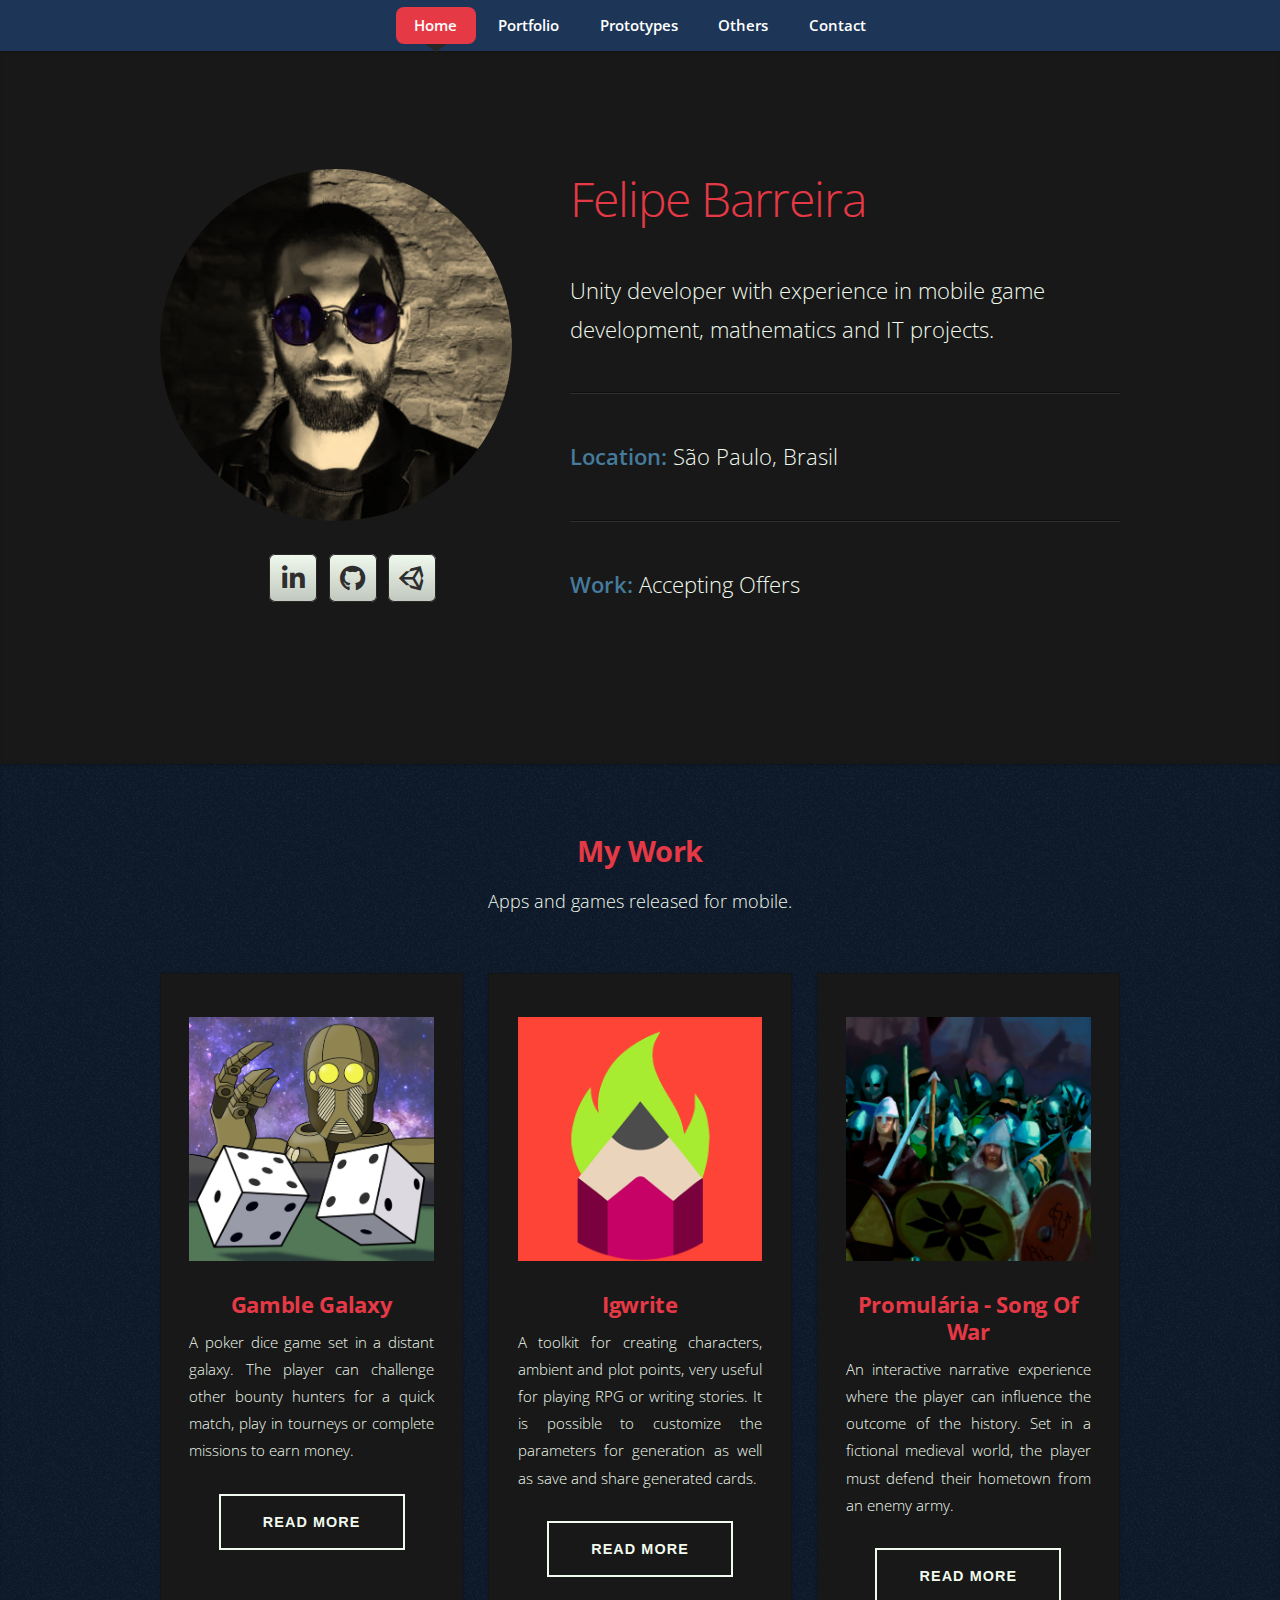
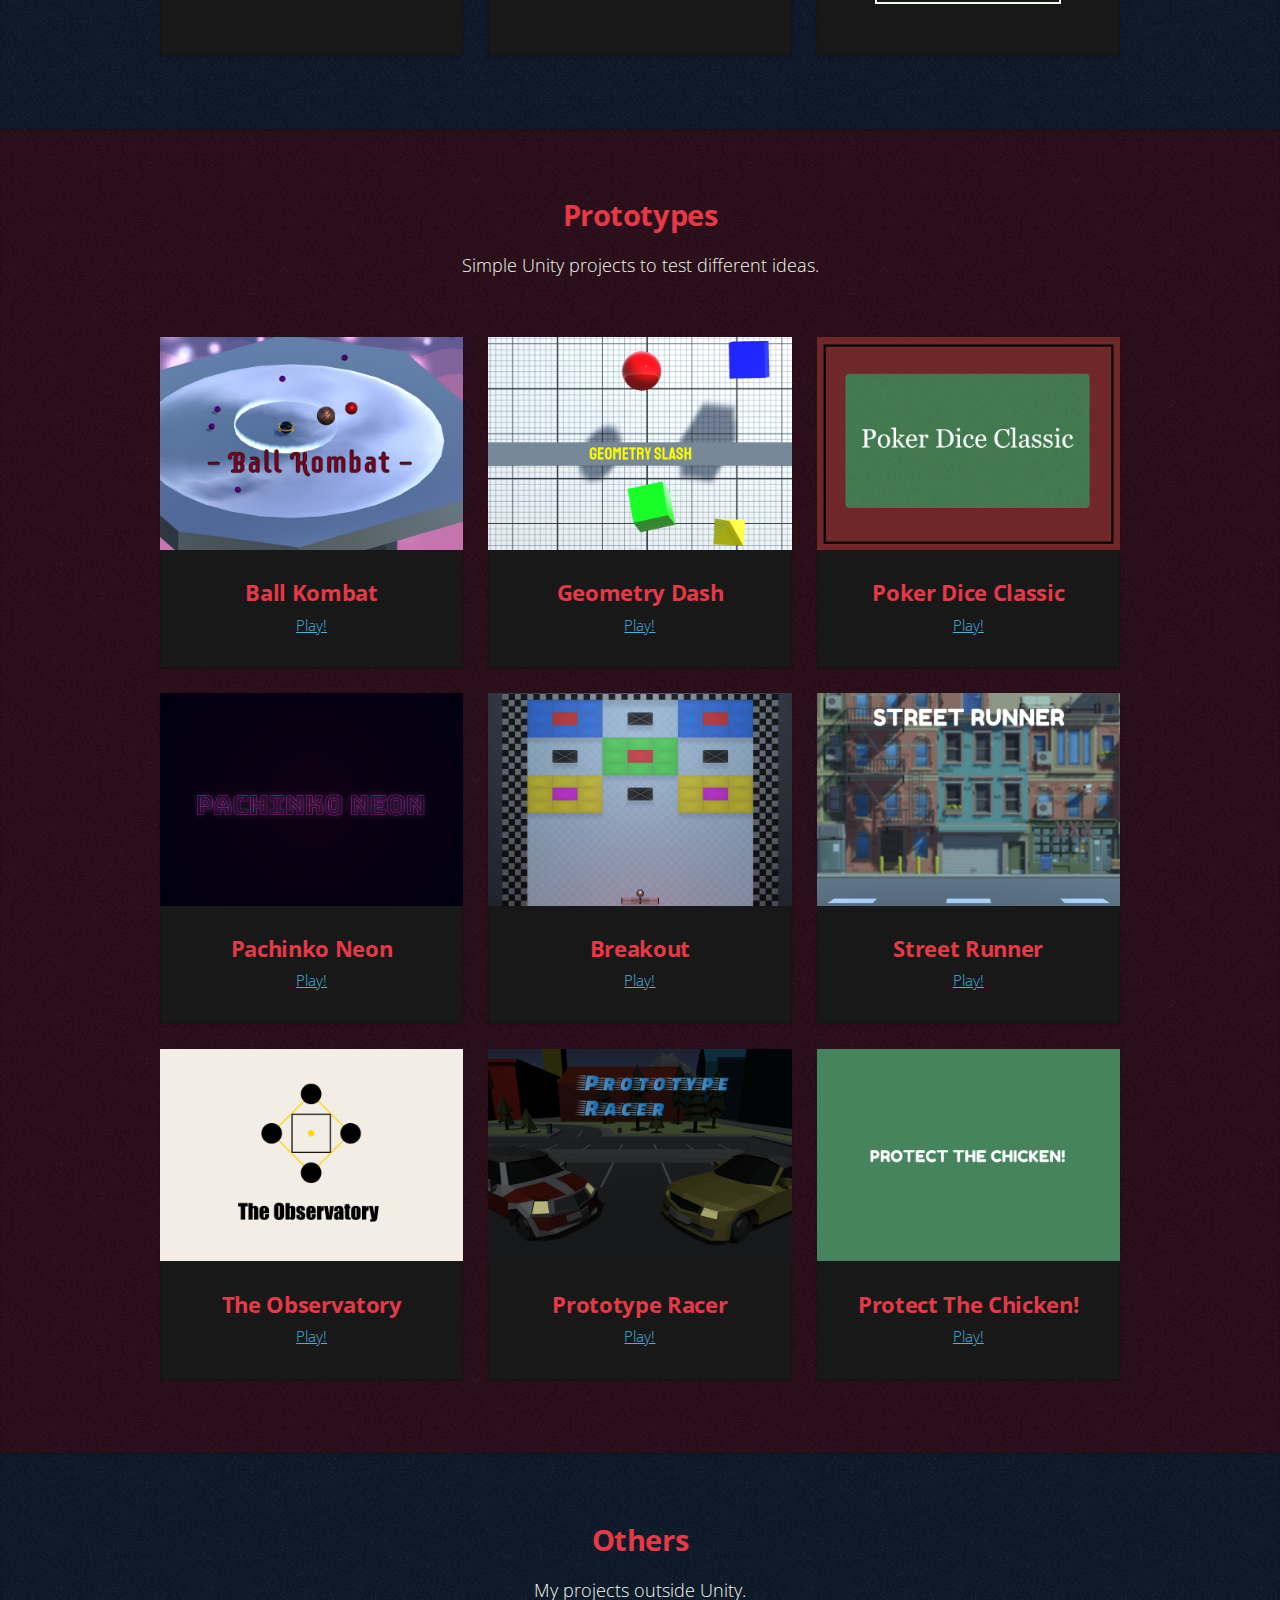
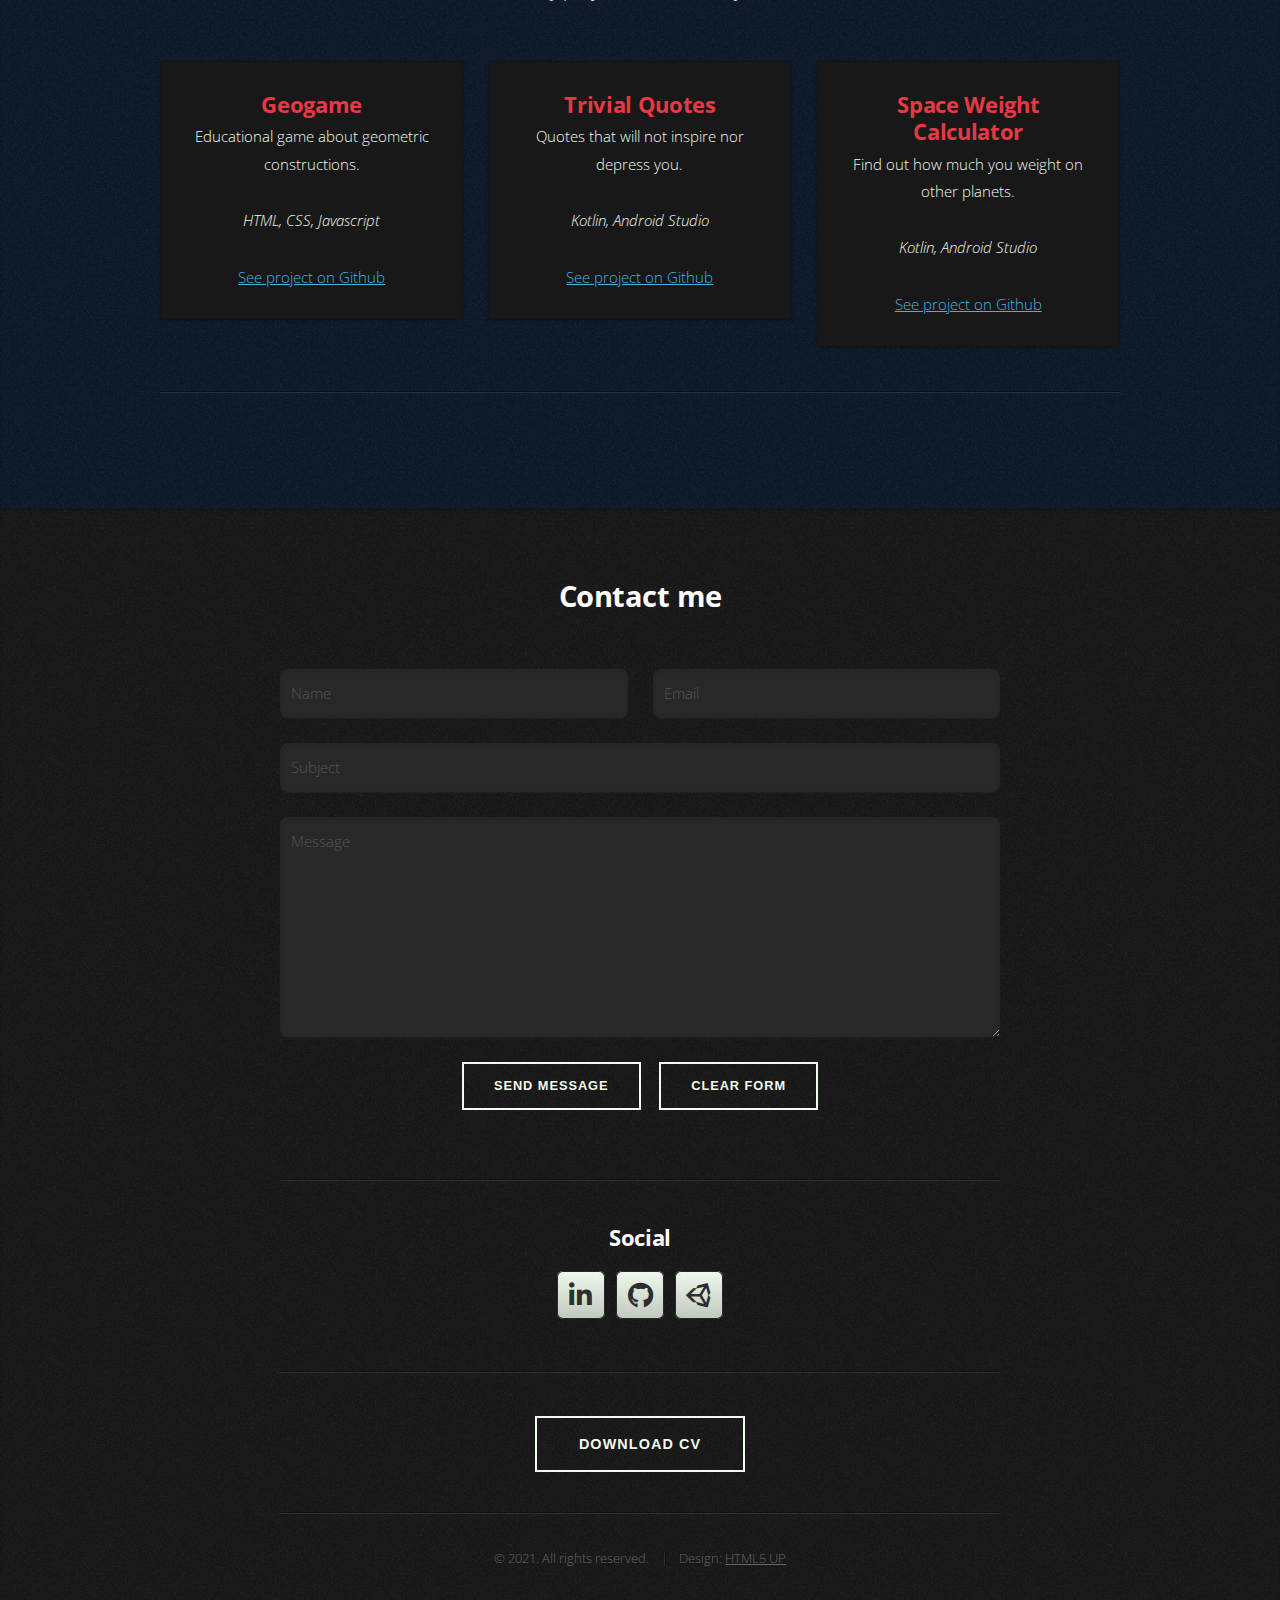
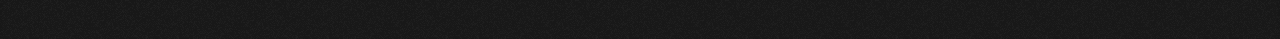
==== commit ba9d8f30: "v1 ready" ====
--- a/index.html
+++ b/index.html
@@ -66,28 +66,28 @@
 					<!-- Gamble Galaxy -->
 					<div class="col-4 col-6-medium col-12-small">
 						<section class="box style1 gamble-galaxy">
-							<a href="page.html" class="image featured"><img src="images/logo-gamble-galaxy.png" alt="Gamble Galaxy Logo" /></a>
+							<a href="https://play.google.com/store/apps/details?id=com.justkrated.pokerdice" class="image featured"><img src="images/logo-gamble-galaxy.png" alt="Gamble Galaxy Logo" /></a>
 							<h3>Gamble Galaxy</h3>
 							<p>A poker dice game set in a distant galaxy. The player can challenge other bounty hunters for a quick match, play in tourneys or complete missions to earn money.</p>
-							<a href="page.html" class="button large scrolly">Read more</a>
+							<a href="https://play.google.com/store/apps/details?id=com.justkrated.pokerdice" class="button large scrolly">Read more</a>
 						</section>
 					</div>
 					<!-- Igwrite -->
 					<div class="col-4 col-6-medium col-12-small">
 						<section class="box style1 igwrite">
-							<a href="#" class="image featured"><img src="images/logo-igwrite.png" alt="Igwrite Logo" /></a>
+							<a href="https://play.google.com/store/apps/details?id=com.JustKrated.Igwrite" class="image featured"><img src="images/logo-igwrite.png" alt="Igwrite Logo" /></a>
 							<h3>Igwrite</h3>
-							<p>A toolkit for creating characters, ambient and plot points, very useful for playing RPG or writing stories. Is it possible to customize the parameters for generation as well as save and share generated cards.</p>
-							<a href="" class="button large scrolly">Read more</a>
+							<p>A toolkit for creating characters, ambient and plot points, very useful for playing RPG or writing stories. It is possible to customize the parameters for generation as well as save and share generated cards.</p>
+							<a href="https://play.google.com/store/apps/details?id=com.JustKrated.Igwrite" class="button large scrolly">Read more</a>
 						</section>
 					</div>
 					<!-- Promularia -->
 					<div class="col-4 col-6-medium col-12-small">
 						<section class="box style1 promularia">
-							<a href="#" class="image featured"><img src="images/logo-promularia.png" alt="Promularia Logo" /></a>
+							<a href="https://play.google.com/store/apps/details?id=com.JustKrated.Promularia" class="image featured"><img src="images/logo-promularia.png" alt="Promularia Logo" /></a>
 							<h3>Promulária - Song Of War</h3>
 							<p>An interactive narrative experience where the player can influence the outcome of the history. Set in a fictional medieval world, the player must defend their hometown from an enemy army.</p>
-							<a href="" class="button large scrolly">Read more</a>
+							<a href="https://play.google.com/store/apps/details?id=com.JustKrated.Promularia" class="button large scrolly">Read more</a>
 						</section>
 					</div>
 				</div>
@@ -110,56 +110,65 @@
 				<div class="row">
 					<div class="col-4 col-6-medium col-12-small">
 						<article class="box style2">
-							<a href="#" class="image featured small"><img src="images/thumb-ball-kombat.png" alt="Ball Kombat" /></a>
-							<h3><a href="#">Ball Kombat</a></h3>
-						</article>
-					</div>
-					<div class="col-4 col-6-medium col-12-small">
-						<article class="box style2">
-							<a href="#" class="image featured small"><img src="images/thumb-geometry-dash.png" alt="Geometry Dash" /></a>
-							<h3><a href="#">Geometry Dash</a></h3>
-						</article>
-					</div>
-					<div class="col-4 col-6-medium col-12-small">
-						<article class="box style2">
-							<a href="#" class="image featured small"><img src="images/thumb-poker-dice-classic.png" alt="Poker Dice Classic" /></a>
-							<h3><a href="#">Poker Dice Classic</a></h3>
-						</article>
-					</div>
-					<div class="col-4 col-6-medium col-12-small">
-						<article class="box style2">
-							<a href="#" class="image featured small"><img src="images/thumb-pachinko-neon.png" alt="Pachinko Neon" /></a>
-							<h3><a href="#">Pachinko Neon</a></h3>
-						</article>
-					</div>
-					<div class="col-4 col-6-medium col-12-small">
-						<article class="box style2">
-							<a href="#" class="image featured small"><img src="images/thumb-breakout.png" alt="Breakout" /></a>
-							<h3><a href="#">Breakout</a></h3>
-						</article>
-					</div>
-					<div class="col-4 col-6-medium col-12-small">
-						<article class="box style2">
-							<a href="#" class="image featured small"><img src="images/thumb-street-runner.png" alt="Street Runner" /></a>
-							<h3><a href="#">Street Runner</a></h3>
-						</article>
-					</div>
-					<div class="col-4 col-6-medium col-12-small">
-						<article class="box style2">
-							<a href="#" class="image featured small"><img src="images/thumb-observatory.png" alt="The Observatory" /></a>
-							<h3><a href="#">The Observatory</a></h3>
-						</article>
-					</div>
-					<div class="col-4 col-6-medium col-12-small">
-						<article class="box style2">
-							<a href="#" class="image featured small"><img src="images/thumb-prototype-racer.png" alt="Prototype Racer" /></a>
-							<h3><a href="#">Prototype Racer</a></h3>
-						</article>
-					</div>
-					<div class="col-4 col-6-medium col-12-small">
-						<article class="box style2">
-							<a href="#" class="image featured small"><img src="images/thumb-protect-the-chicken.png" alt="Protect The Chicken!" /></a>
-							<h3><a href="#">Protect The Chicken!</a></h3>
+							<a href="https://play.unity.com/mg/other/webgl-builds-70613" class="image featured small"><img src="images/thumb-ball-kombat.png" alt="Ball Kombat" /></a>
+							<h3>Ball Kombat</h3>
+							<p><a href="https://play.unity.com/mg/other/webgl-builds-70613">Play!</a></p>
+						</article>
+					</div>
+					<div class="col-4 col-6-medium col-12-small">
+						<article class="box style2">
+							<a href="https://play.unity.com/mg/other/webgl-builds-71720" class="image featured small"><img src="images/thumb-geometry-dash.png" alt="Geometry Dash" /></a>
+							<h3>Geometry Dash</h3>
+							<p><a href="https://play.unity.com/mg/other/webgl-builds-71720">Play!</a></p>
+						</article>
+					</div>
+					<div class="col-4 col-6-medium col-12-small">
+						<article class="box style2">
+							<a href="https://play.unity.com/mg/other/webgl-builds-72342" class="image featured small"><img src="images/thumb-poker-dice-classic.png" alt="Poker Dice Classic" /></a>
+							<h3>Poker Dice Classic</h3>
+							<p><a href="https://play.unity.com/mg/other/webgl-builds-72342">Play!</a></p>
+						</article>
+					</div>
+					<div class="col-4 col-6-medium col-12-small">
+						<article class="box style2">
+							<a href="https://play.unity.com/mg/other/webgl-builds-64383" class="image featured small"><img src="images/thumb-pachinko-neon.png" alt="Pachinko Neon" /></a>
+							<h3>Pachinko Neon</h3>
+							<p><a href="https://play.unity.com/mg/other/webgl-builds-64383">Play!</a></p>
+						</article>
+					</div>
+					<div class="col-4 col-6-medium col-12-small">
+						<article class="box style2">
+							<a href="https://play.unity.com/mg/other/webgl-builds-81952" class="image featured small"><img src="images/thumb-breakout.png" alt="Breakout" /></a>
+							<h3>Breakout</h3>
+							<p><a href="https://play.unity.com/mg/other/webgl-builds-81952">Play!</a></p>
+						</article>
+					</div>
+					<div class="col-4 col-6-medium col-12-small">
+						<article class="box style2">
+							<a href="https://play.unity.com/mg/other/webgl-builds-69356" class="image featured small"><img src="images/thumb-street-runner.png" alt="Street Runner" /></a>
+							<h3>Street Runner</h3>
+							<p><a href="https://play.unity.com/mg/other/webgl-builds-69356">Play!</a></p>
+						</article>
+					</div>
+					<div class="col-4 col-6-medium col-12-small">
+						<article class="box style2">
+							<a href="https://play.unity.com/mg/other/webgl-builds-63514" class="image featured small"><img src="images/thumb-observatory.png" alt="The Observatory" /></a>
+							<h3>The Observatory</h3>
+							<p><a href="https://play.unity.com/mg/other/webgl-builds-63514">Play!</a></p>
+						</article>
+					</div>
+					<div class="col-4 col-6-medium col-12-small">
+						<article class="box style2">
+							<a href="https://play.unity.com/mg/other/webgl-builds-66397" class="image featured small"><img src="images/thumb-prototype-racer.png" alt="Prototype Racer" /></a>
+							<h3>Prototype Racer</h3>
+							<p><a href="https://play.unity.com/mg/other/webgl-builds-66397">Play!</a></p>
+						</article>
+					</div>
+					<div class="col-4 col-6-medium col-12-small">
+						<article class="box style2">
+							<a href="https://play.unity.com/mg/other/webgl-builds-67618" class="image featured small"><img src="images/thumb-protect-the-chicken.png" alt="Protect The Chicken!" /></a>
+							<h3>Protect The Chicken!</h3>
+							<p><a href="https://play.unity.com/mg/other/webgl-builds-67618">Play!</a></p>
 						</article>
 					</div>
 				</div>
@@ -176,23 +185,26 @@
 				<div class="row">
 					<div class="col-4 col-6-medium col-12-small">
 						<article class="box style2">
-							<h3><a href="#">Geogame</a></h3>
+							<h3>Geogame</h3>
 							<p>Educational game about geometric constructions.</p>
 							<p><i>HTML, CSS, Javascript</i></p>
-						</article>
-					</div>
-					<div class="col-4 col-6-medium col-12-small">
-						<article class="box style2">
-							<h3><a href="#">Trivial Quotes</a></h3>
+							<p><a href="https://github.com/fbarreira/geogame">See project on Github</a></p>
+						</article>
+					</div>
+					<div class="col-4 col-6-medium col-12-small">
+						<article class="box style2">
+							<h3>Trivial Quotes</h3>
 							<p>Quotes that will not inspire nor depress you.</p>
 							<p><i>Kotlin, Android Studio</i></p>
-						</article>
-					</div>
-					<div class="col-4 col-6-medium col-12-small">
-						<article class="box style2">
-							<h3><a href="#">Space Weight Calculator</a></h3>
+							<p><a href="https://github.com/fbarreira/TrivialQuotes">See project on Github</a></p>
+						</article>
+					</div>
+					<div class="col-4 col-6-medium col-12-small">
+						<article class="box style2">
+							<h3>Space Weight Calculator</h3>
 							<p>Find out how much you weight on other planets.</p>
 							<p><i>Kotlin, Android Studio</i></p>
+							<p><a href="https://github.com/fbarreira/space-weight-calculator">See project on Github</a></p>
 						</article>
 					</div>
 				</div>
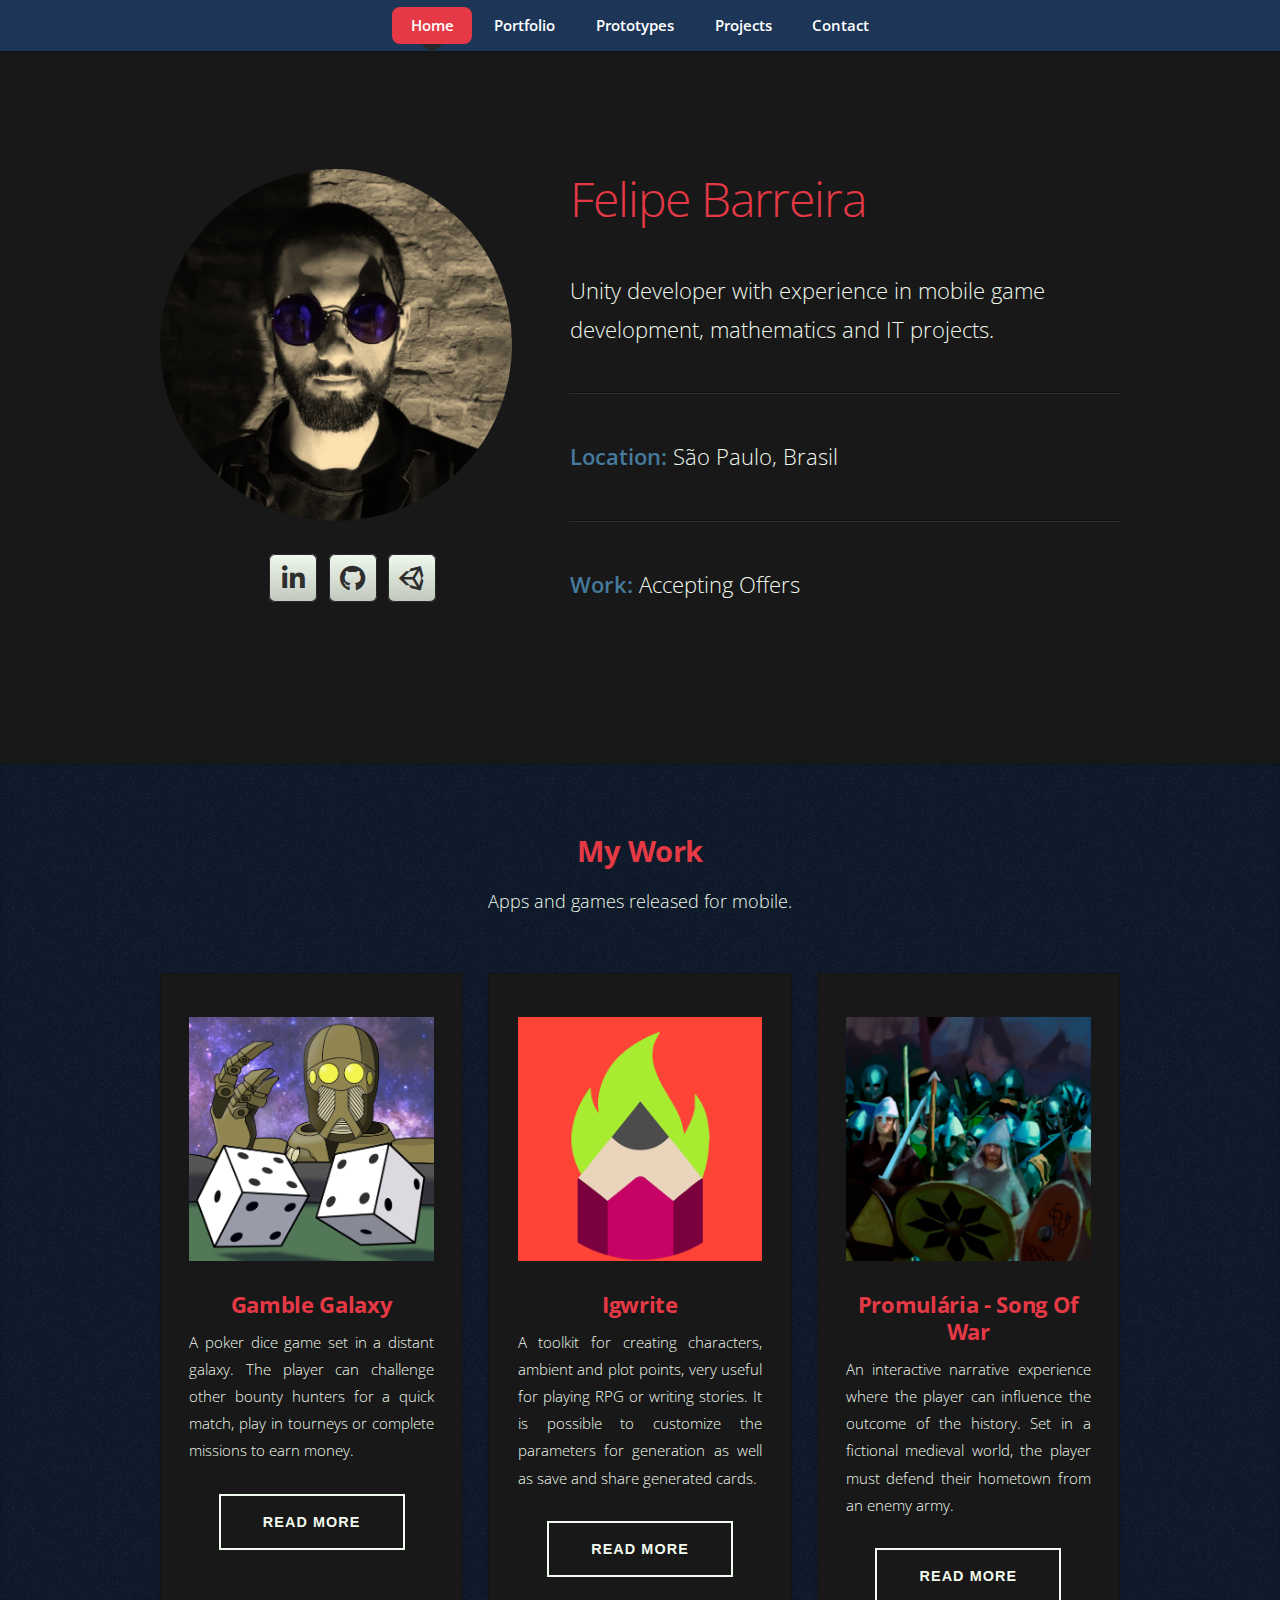
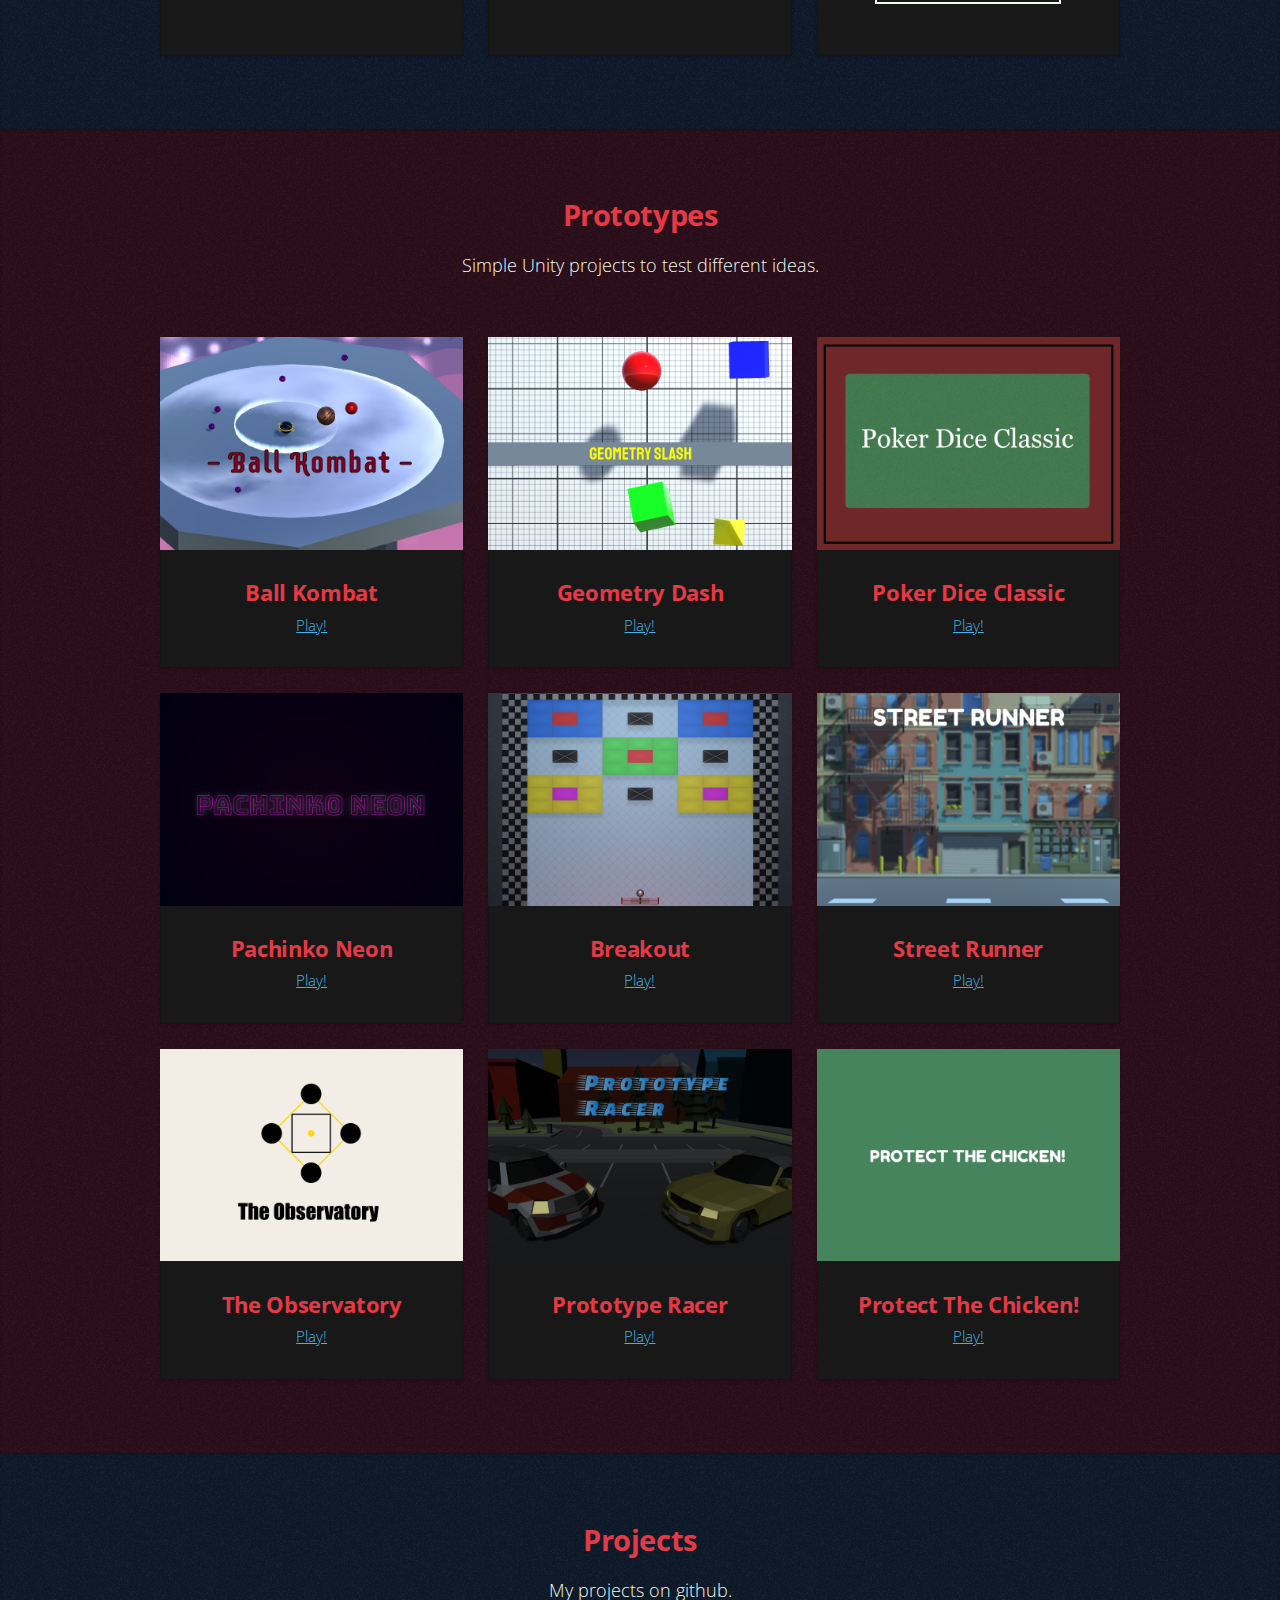
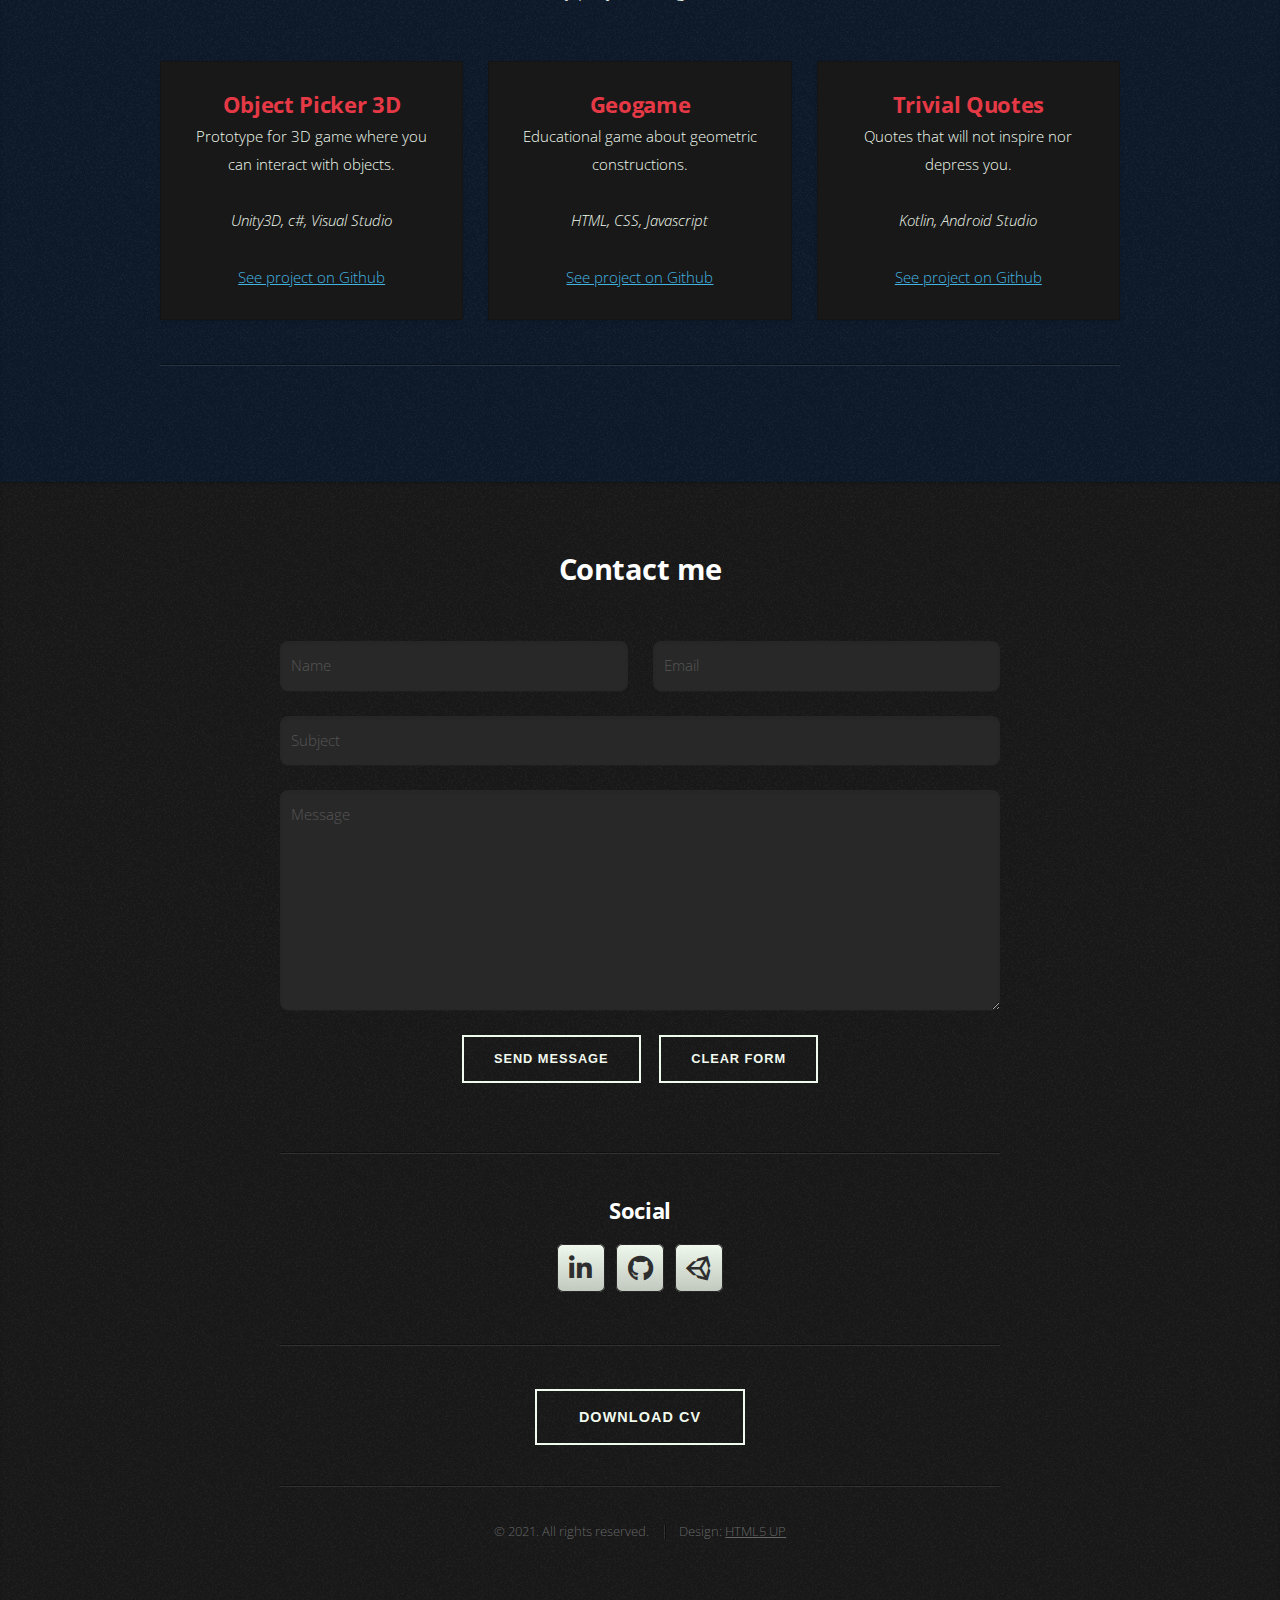
==== commit 6a83dbcb: "Updated projects section" ====
--- a/index.html
+++ b/index.html
@@ -20,7 +20,7 @@
 				<li><a class="active" href="#top">Home</a></li>
 				<li><a href="#work">Portfolio</a></li>
 				<li><a href="#portfolio">Prototypes</a></li>
-				<li><a href="#others">Others</a></li>
+				<li><a href="#others">Projects</a></li>
 				<li><a href="#contact">Contact</a></li>
 			</ul>
 		</nav>
@@ -179,10 +179,18 @@
 		<article id="others" class="wrapper style2">
 			<div class="container">
 				<header>
-					<h2>Others</h2>
-					<p>My projects outside Unity.</p>
-				</header>
-				<div class="row">
+					<h2>Projects</h2>
+					<p>My projects on github.</p>
+				</header>
+				<div class="row">
+					<div class="col-4 col-6-medium col-12-small">
+						<article class="box style2">
+							<h3>Object Picker 3D</h3>
+							<p>Prototype for 3D game where you can interact with objects.</p>
+							<p><i>Unity3D, c#, Visual Studio</i></p>
+							<p><a href="https://github.com/fbarreira/object-picker">See project on Github</a></p>
+						</article>
+					</div>
 					<div class="col-4 col-6-medium col-12-small">
 						<article class="box style2">
 							<h3>Geogame</h3>
@@ -197,14 +205,6 @@
 							<p>Quotes that will not inspire nor depress you.</p>
 							<p><i>Kotlin, Android Studio</i></p>
 							<p><a href="https://github.com/fbarreira/TrivialQuotes">See project on Github</a></p>
-						</article>
-					</div>
-					<div class="col-4 col-6-medium col-12-small">
-						<article class="box style2">
-							<h3>Space Weight Calculator</h3>
-							<p>Find out how much you weight on other planets.</p>
-							<p><i>Kotlin, Android Studio</i></p>
-							<p><a href="https://github.com/fbarreira/space-weight-calculator">See project on Github</a></p>
 						</article>
 					</div>
 				</div>
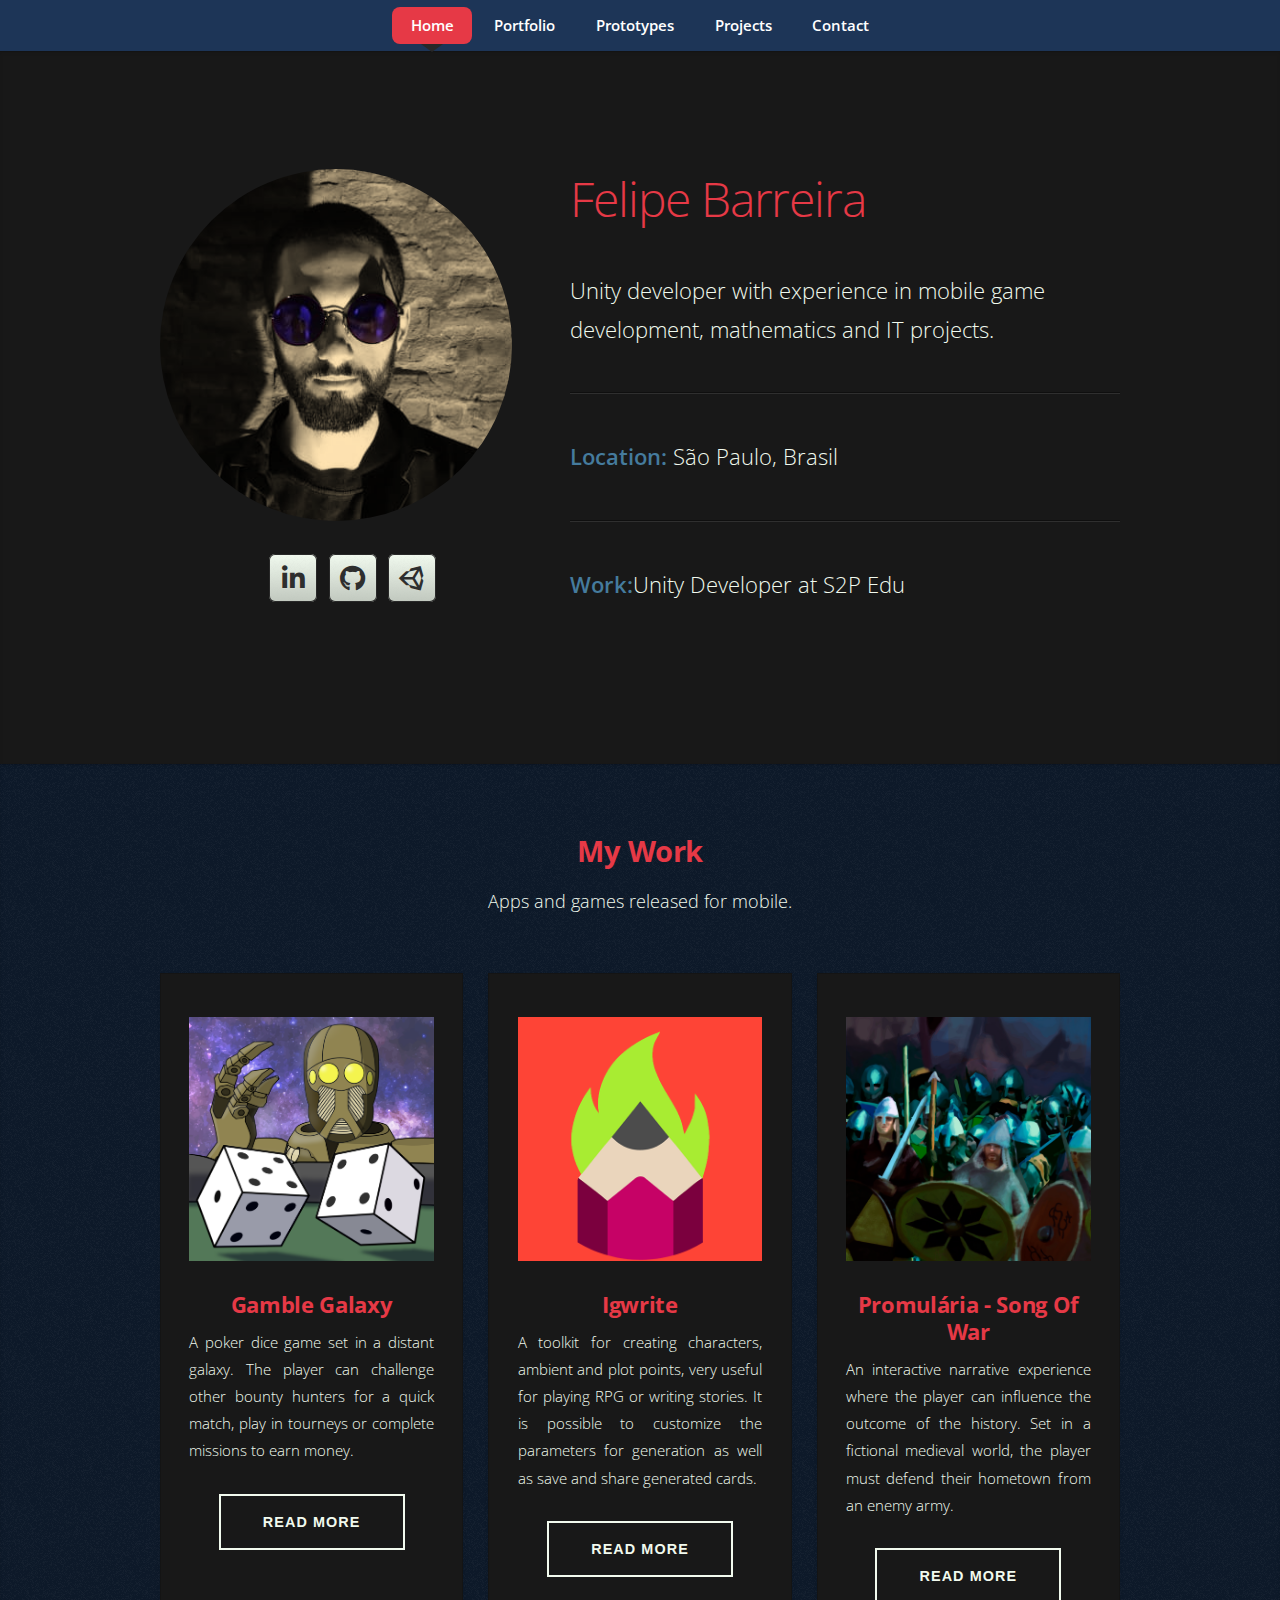
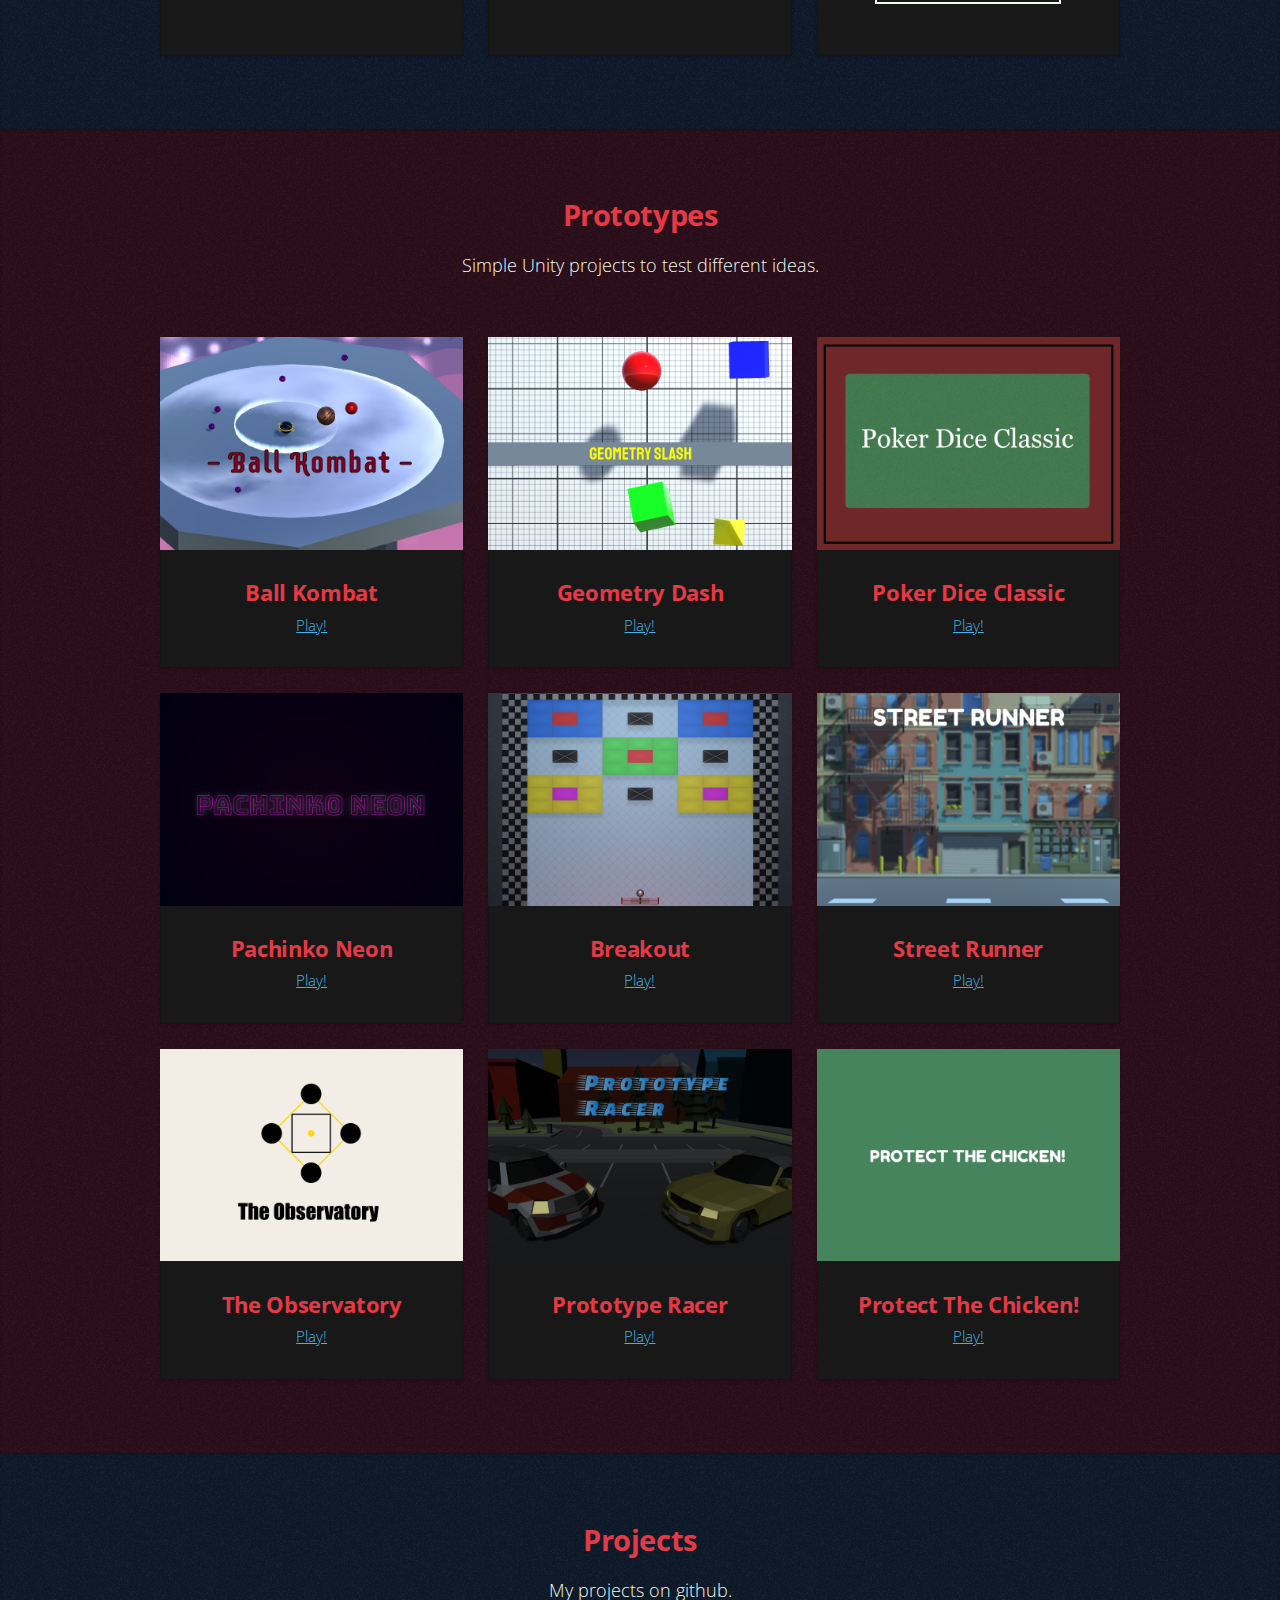
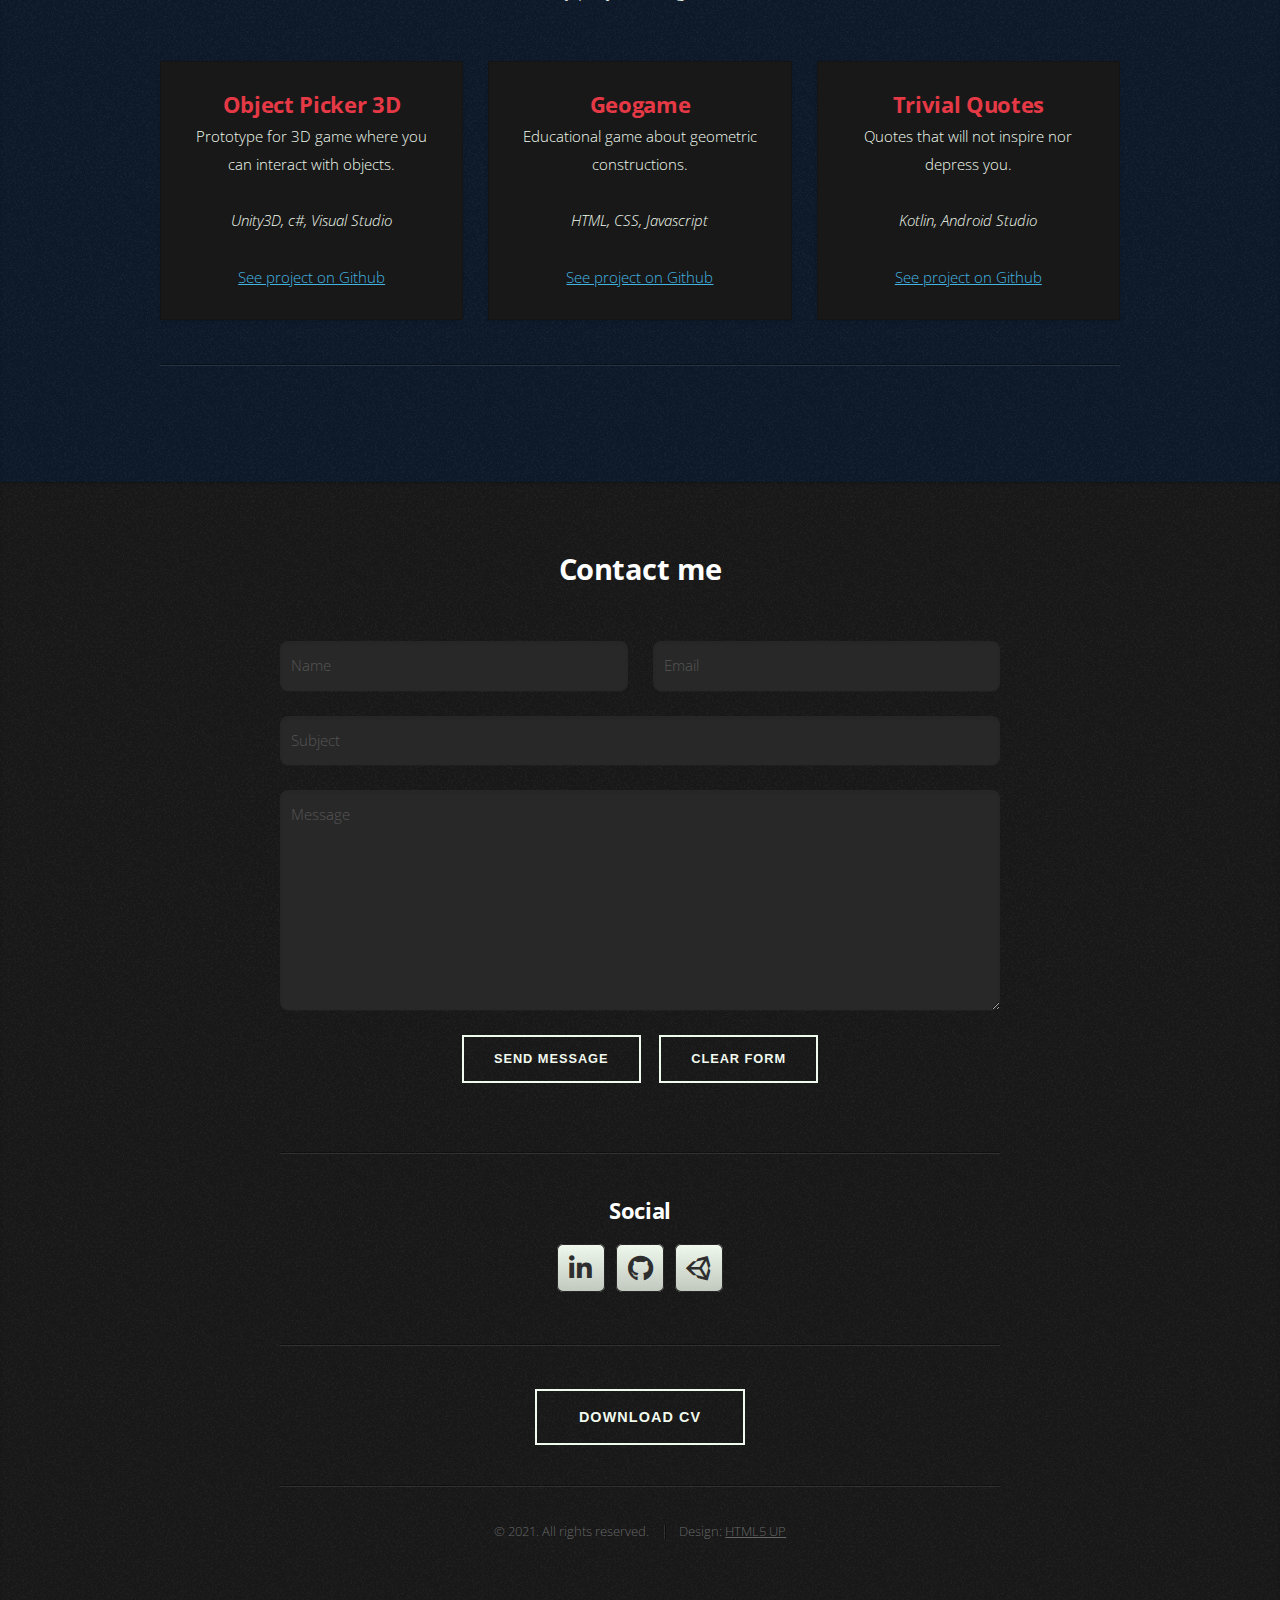
==== commit 579e637e: "Update index.html" ====
--- a/index.html
+++ b/index.html
@@ -49,7 +49,7 @@
 						<hr />
 						<p><b><span style="color: #457b9d">Location:</span></b> São Paulo, Brasil</p>
 						<hr />
-						<p><b><span style="color: #457b9d">Work:</span></b> Accepting Offers</p>
+						<p><b><span style="color: #457b9d">Work:</span></b>Unity Developer at S2P Edu</p>
 					</div>
 				</div>
 			</div>
@@ -275,4 +275,4 @@
 		<script src="assets/js/main.js"></script>
 
 	</body>
-</html>+</html>
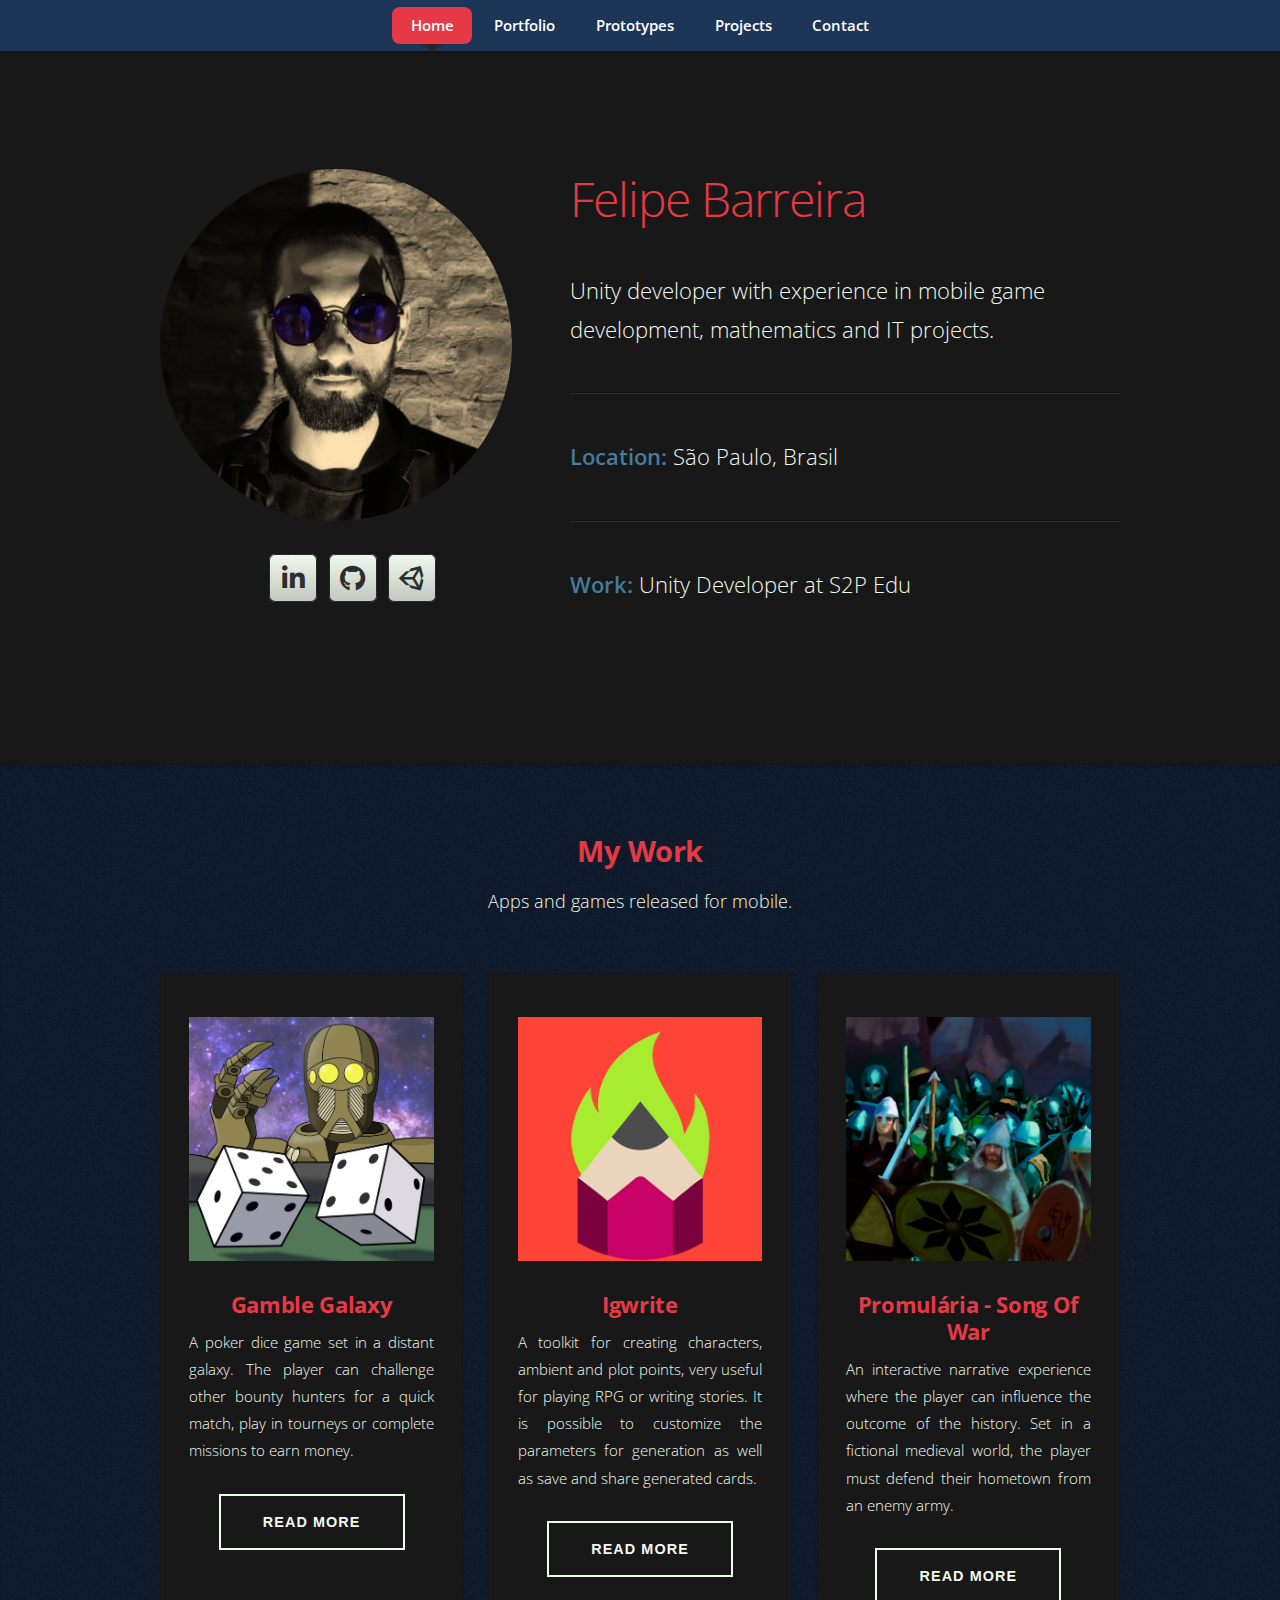
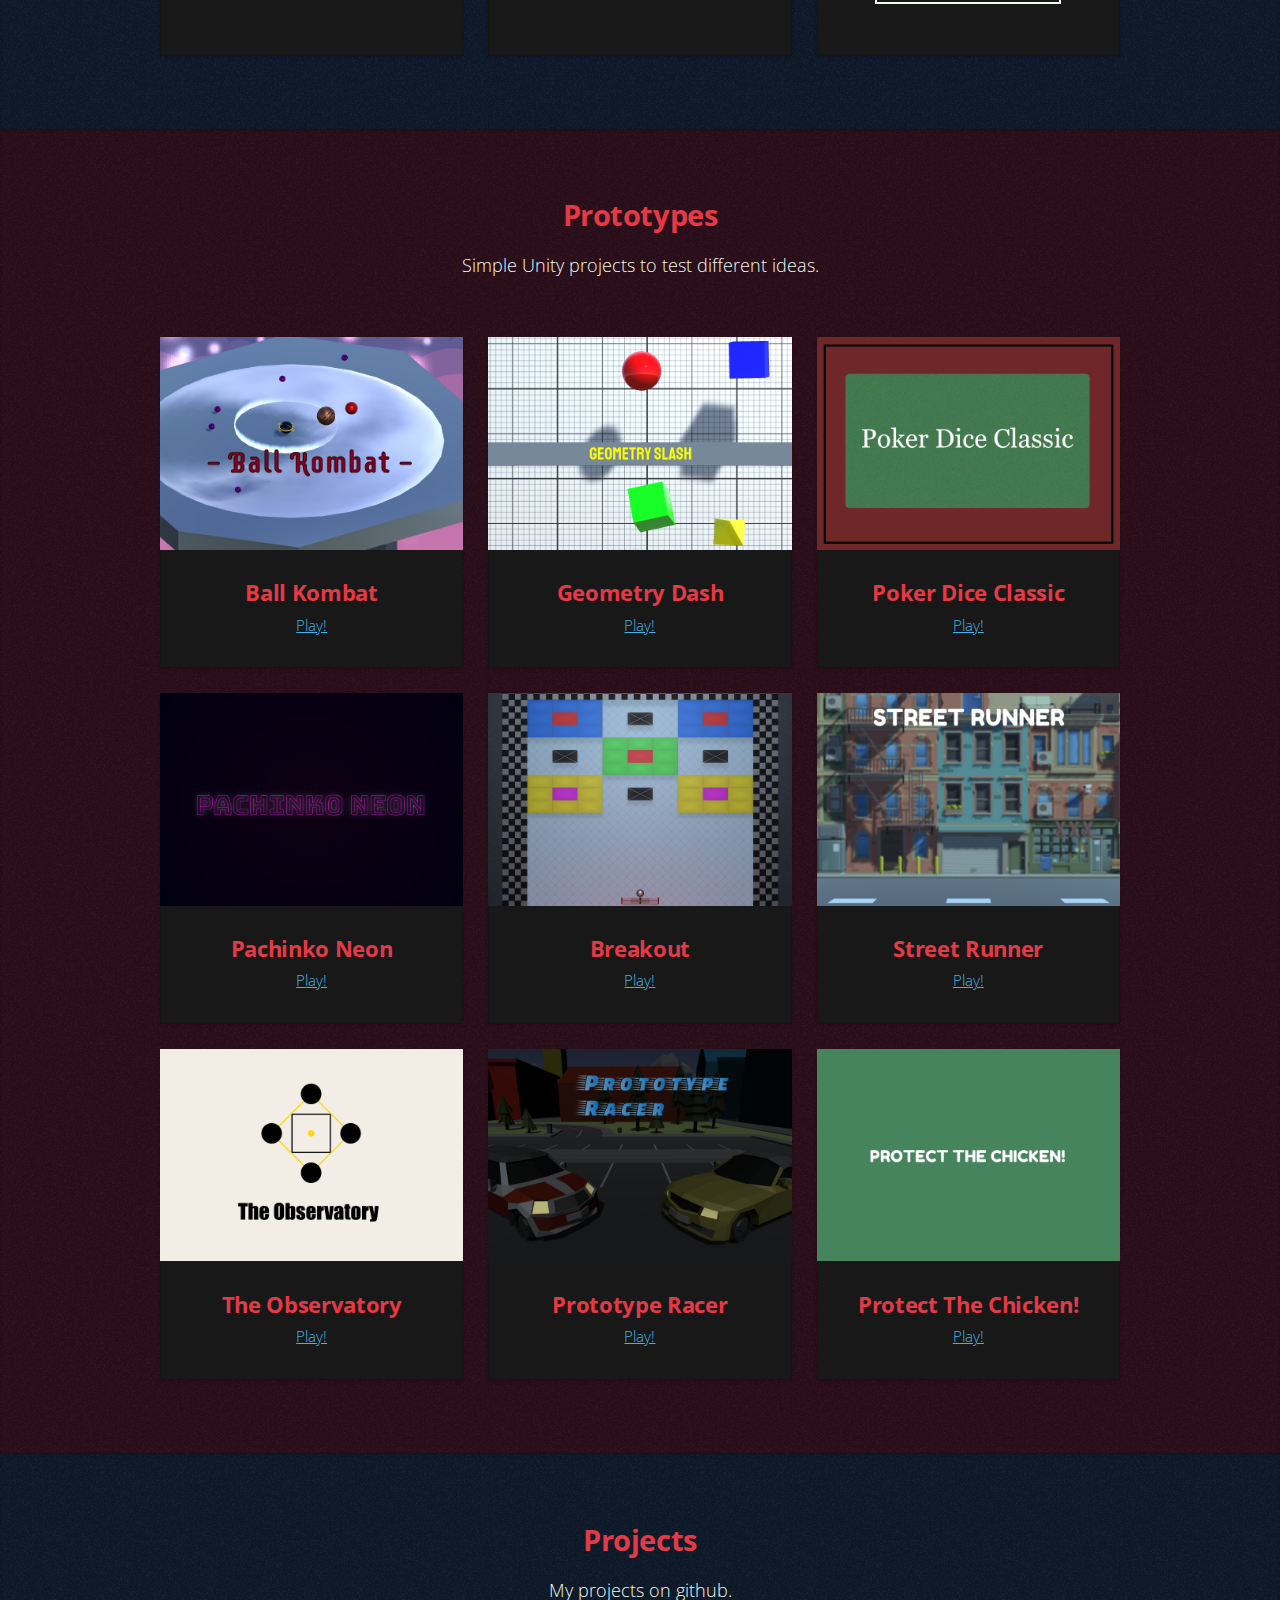
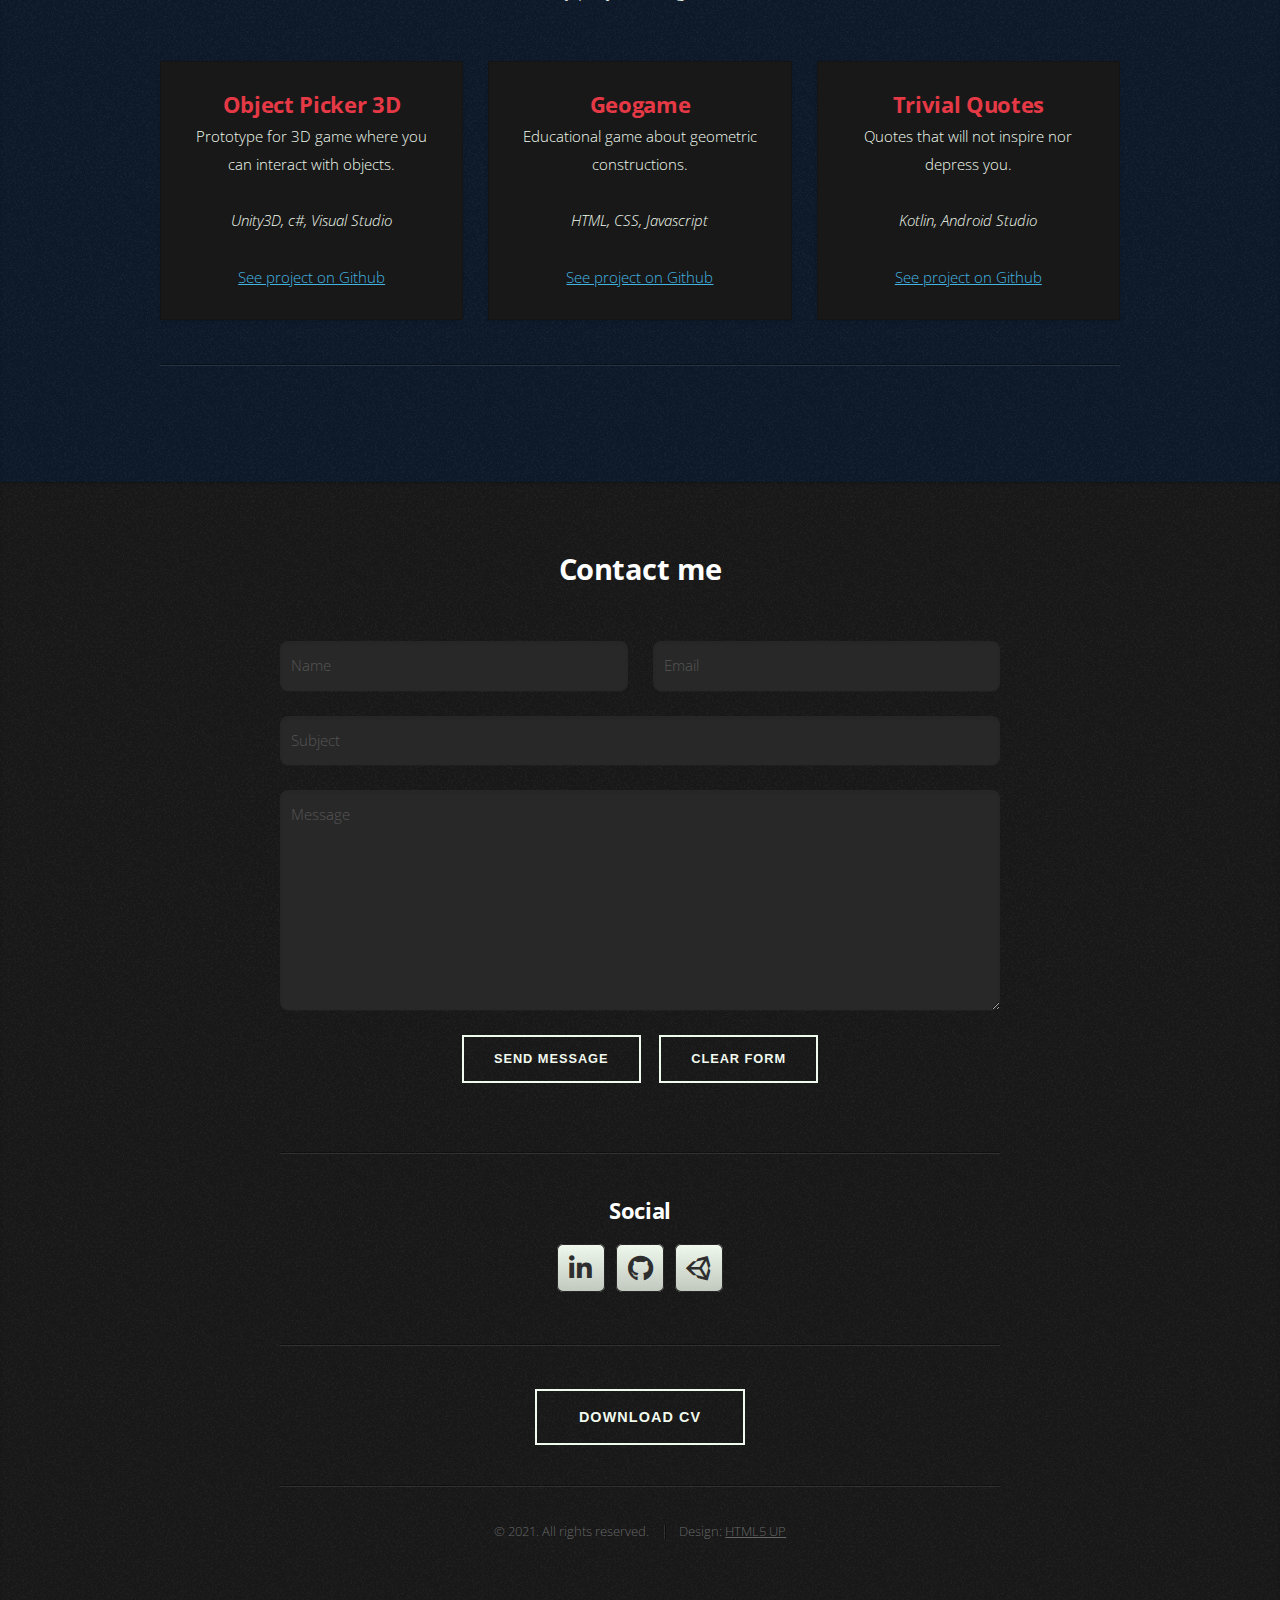
==== commit a4a6aa8f: "Update index.html" ====
--- a/index.html
+++ b/index.html
@@ -47,9 +47,9 @@
 						</header>
 						<p>Unity developer with experience in mobile game development, mathematics and IT projects.</p>
 						<hr />
-						<p><b><span style="color: #457b9d">Location:</span></b> São Paulo, Brasil</p>
-						<hr />
-						<p><b><span style="color: #457b9d">Work:</span></b>Unity Developer at S2P Edu</p>
+						<p><b><span style="color: #457b9d">Location: </span></b>São Paulo, Brasil</p>
+						<hr />
+						<p><b><span style="color: #457b9d">Work: </span></b>Unity Developer at S2P Edu</p>
 					</div>
 				</div>
 			</div>
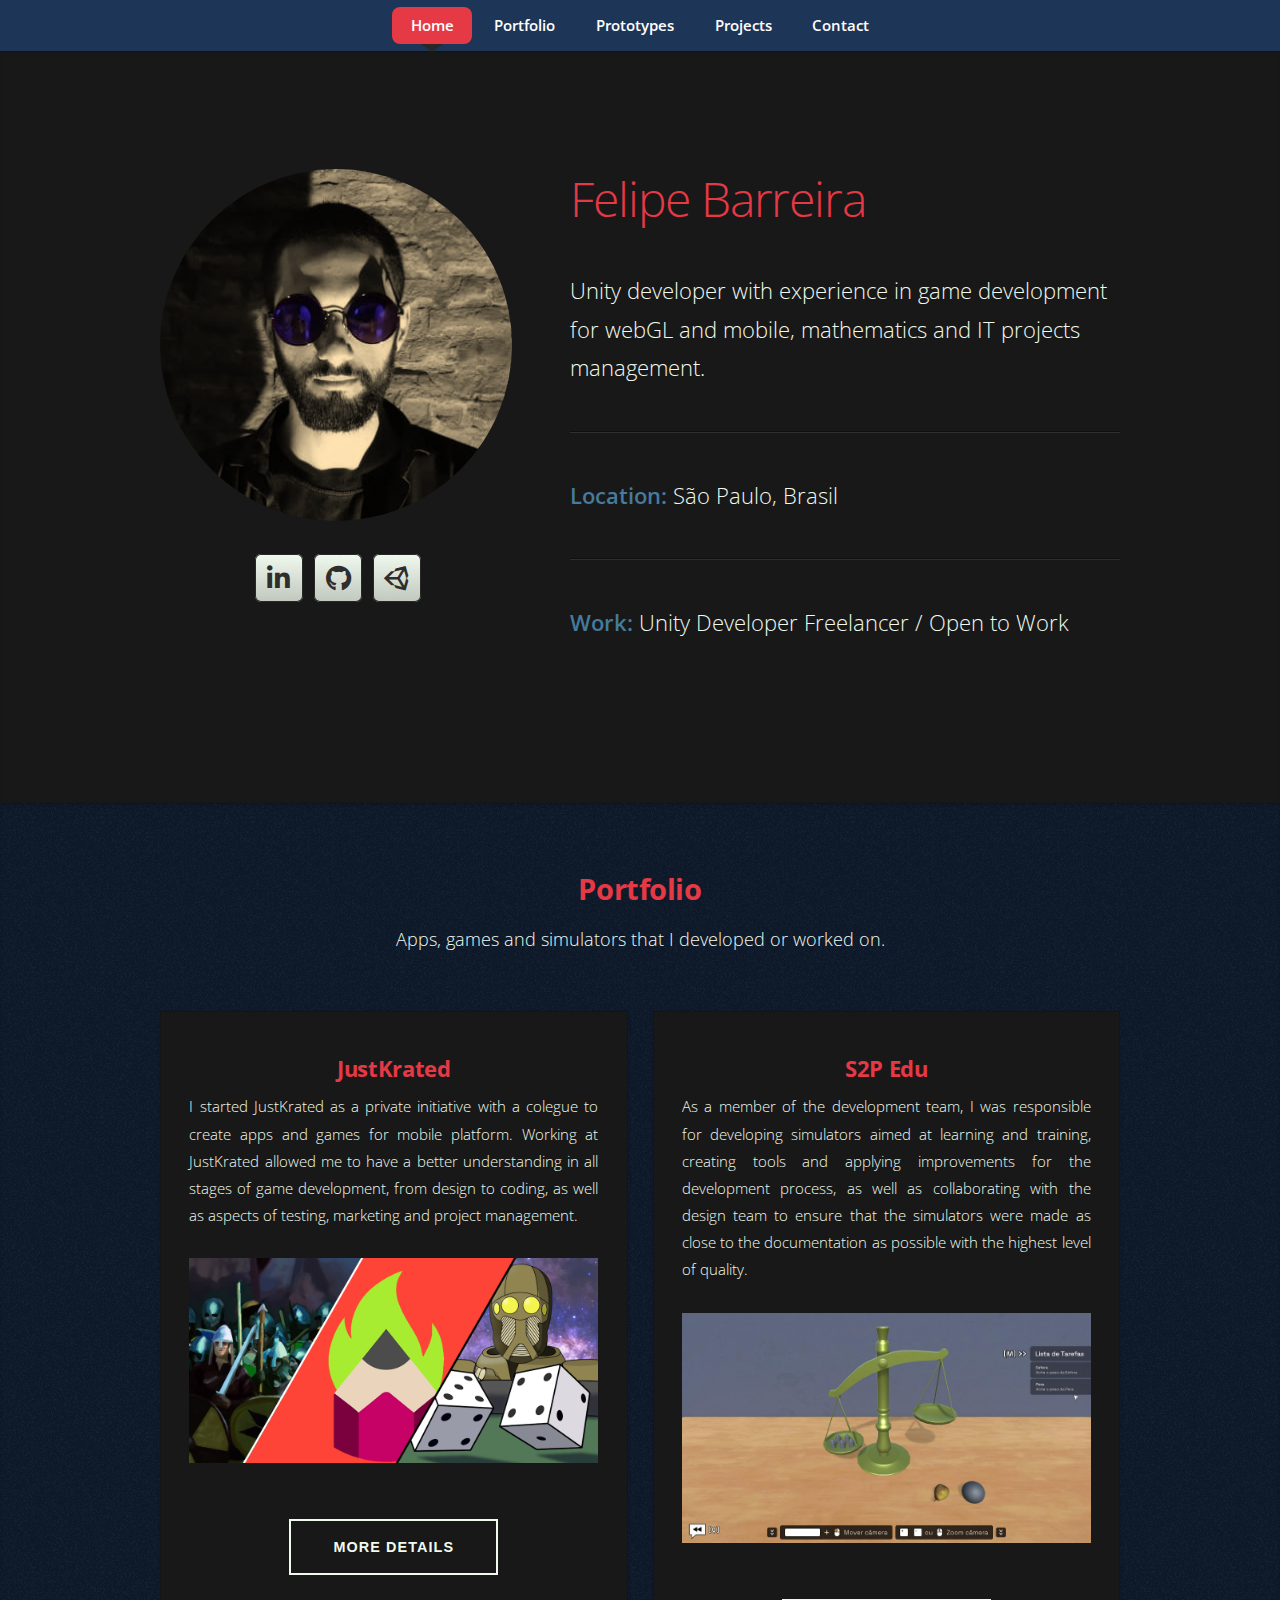
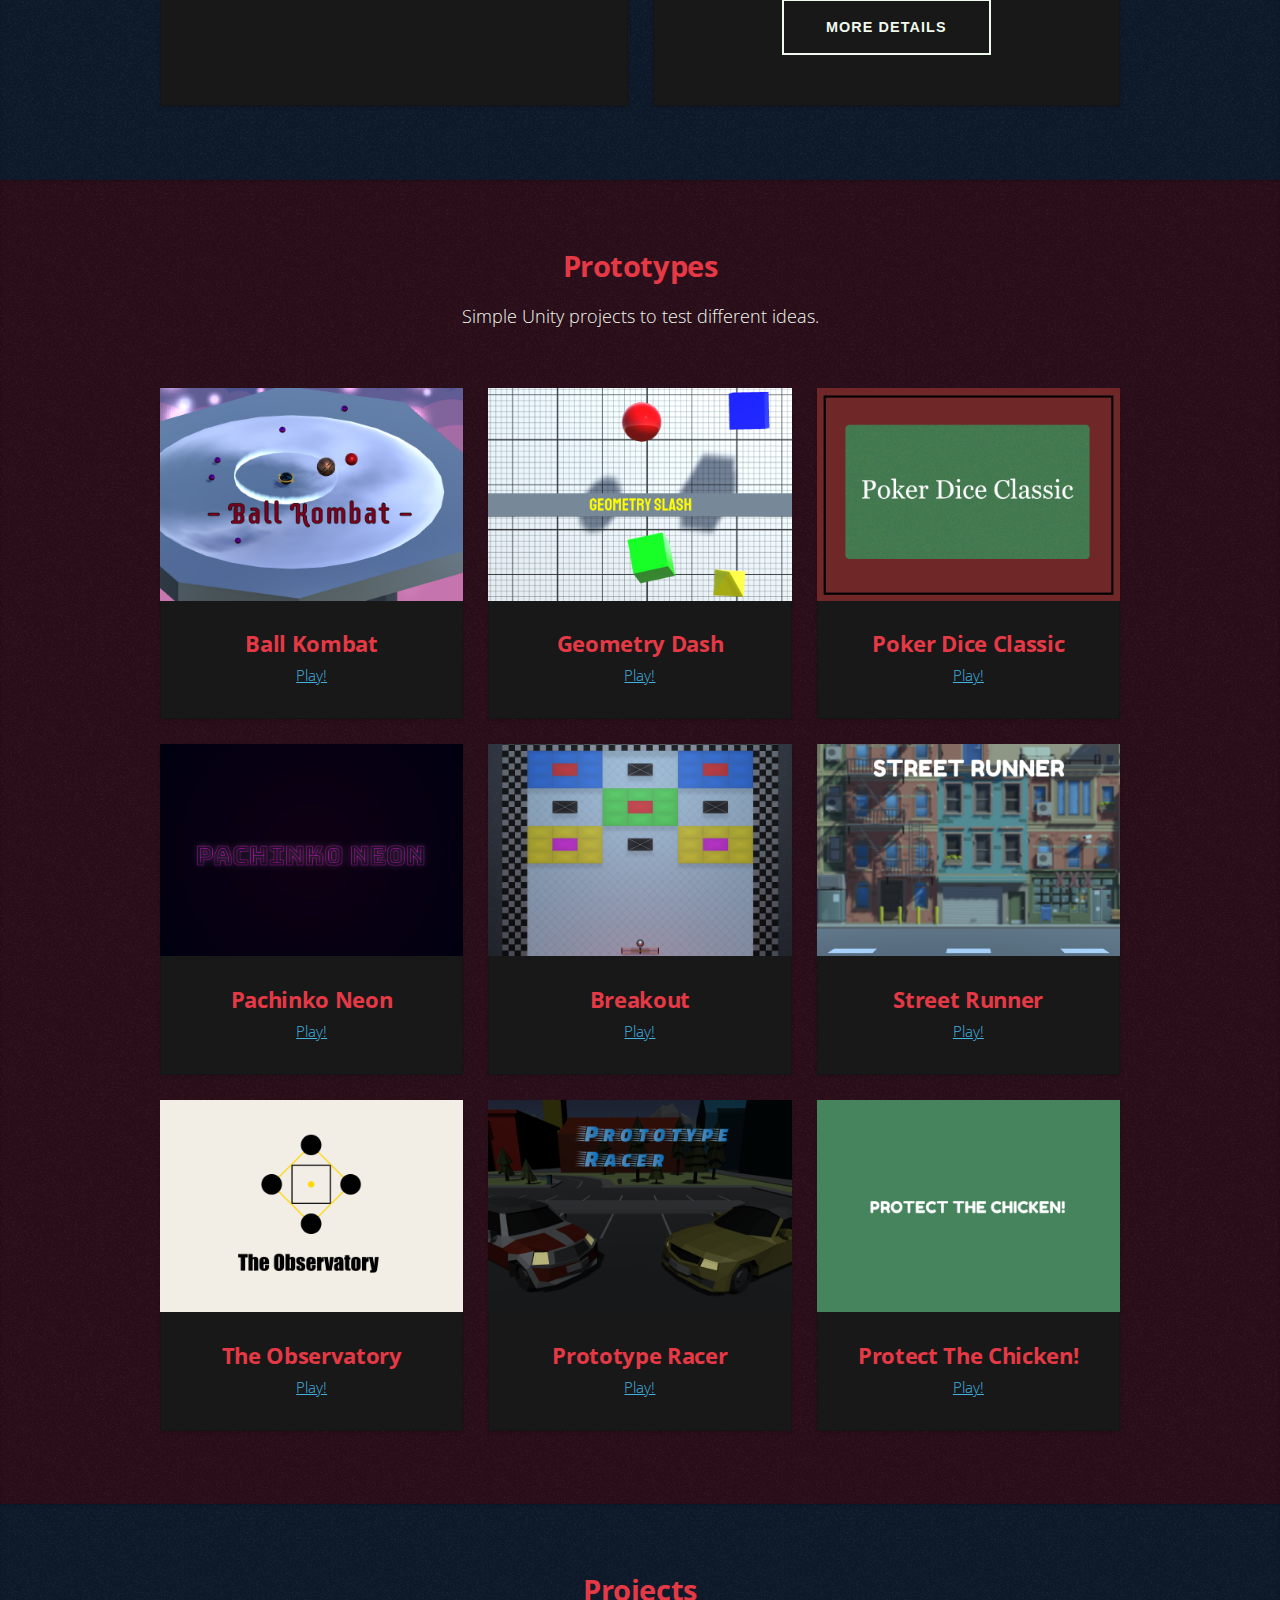
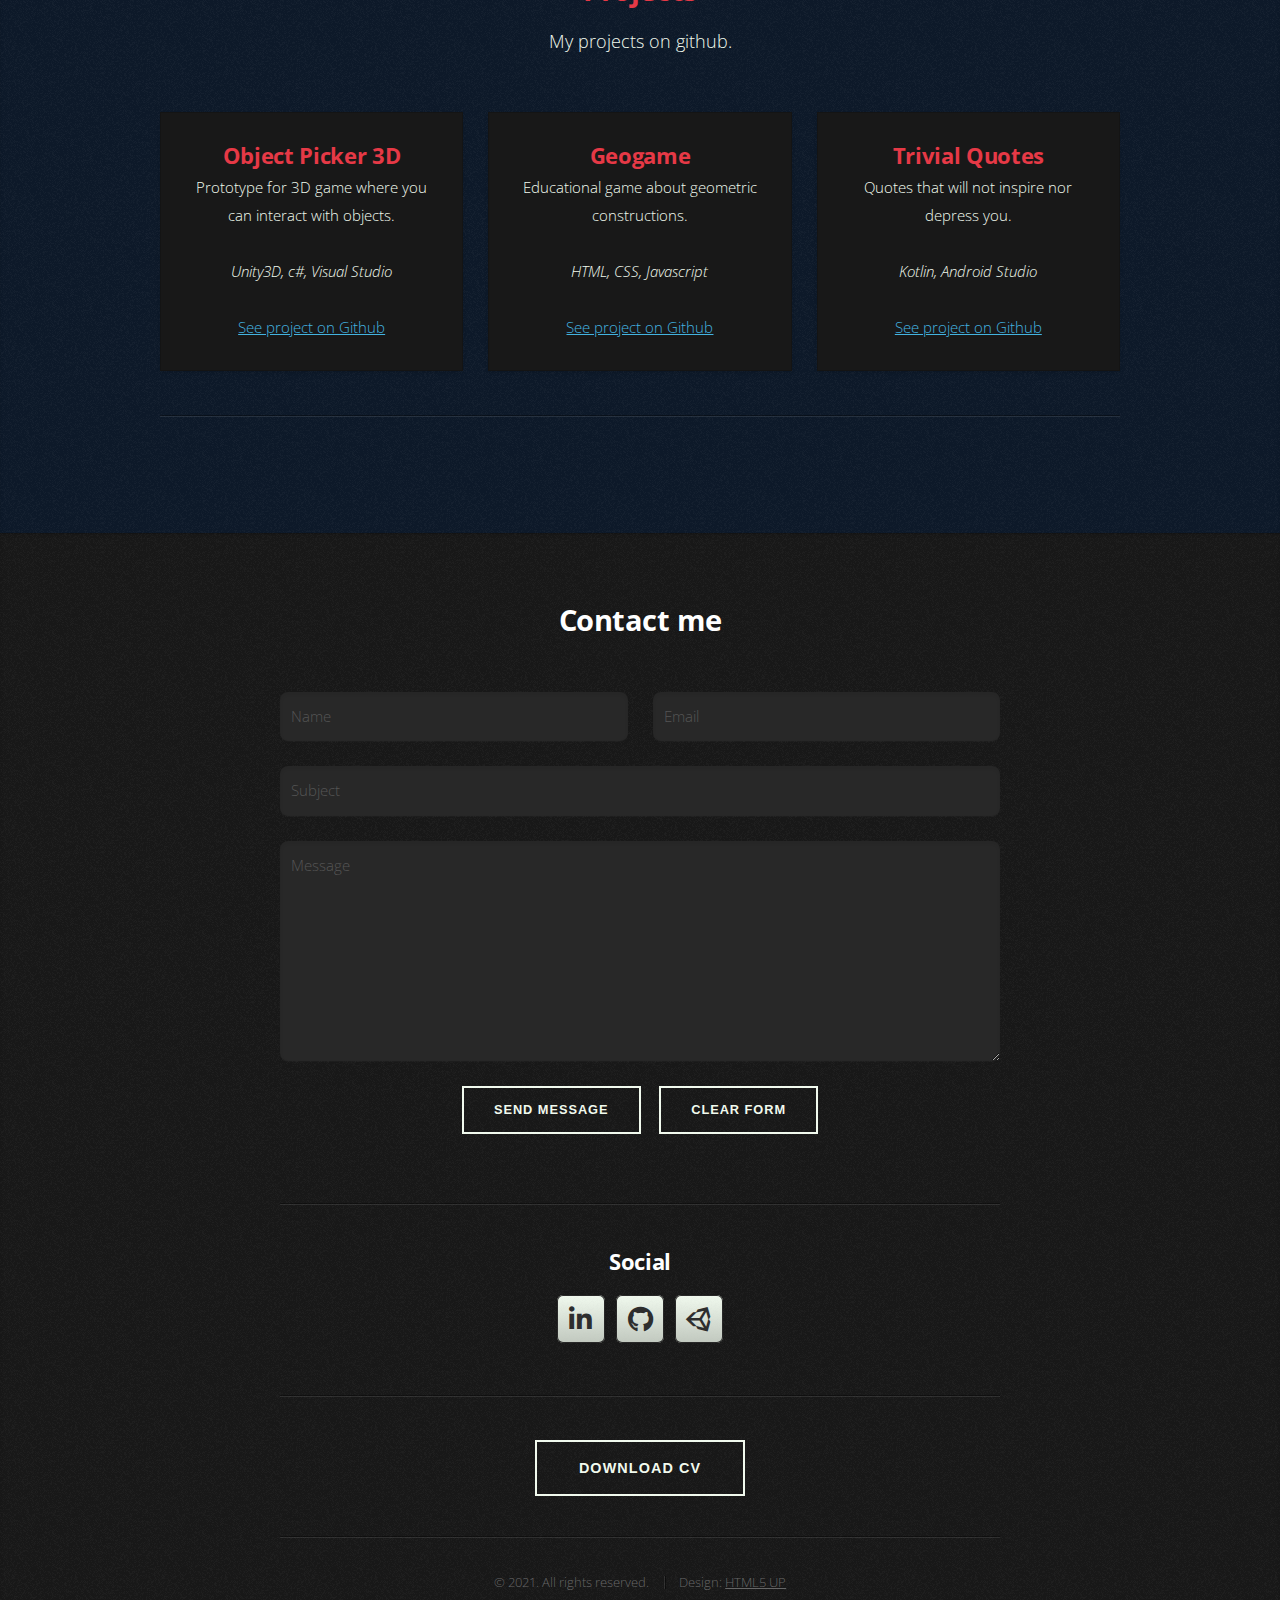
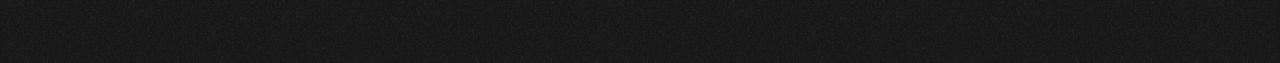
==== commit 3ad23af3: "update portfolio" ====
--- a/index.html
+++ b/index.html
@@ -18,8 +18,8 @@
 		<nav id="nav">
 			<ul class="container">
 				<li><a class="active" href="#top">Home</a></li>
-				<li><a href="#work">Portfolio</a></li>
-				<li><a href="#portfolio">Prototypes</a></li>
+				<li><a href="#portfolio">Portfolio</a></li>
+				<li><a href="#prototypes">Prototypes</a></li>
 				<li><a href="#others">Projects</a></li>
 				<li><a href="#contact">Contact</a></li>
 			</ul>
@@ -45,49 +45,43 @@
 						<header>
 							<h1>Felipe Barreira</h1>
 						</header>
-						<p>Unity developer with experience in mobile game development, mathematics and IT projects.</p>
+						<p>Unity developer with experience in game development for webGL and mobile, mathematics and IT projects management.</p>
 						<hr />
 						<p><b><span style="color: #457b9d">Location: </span></b>São Paulo, Brasil</p>
 						<hr />
-						<p><b><span style="color: #457b9d">Work: </span></b>Unity Developer at S2P Edu</p>
-					</div>
-				</div>
-			</div>
-		</article>
-
-		<!-- Work -->
-		<article id="work" class="wrapper style2">
-			<div class="container">
-				<header>
-					<h2>My Work</h2>
-					<p>Apps and games released for mobile.</p>
+						<p><b><span style="color: #457b9d">Work: </span></b>Unity Developer Freelancer / Open to Work</p>
+					</div>
+				</div>
+			</div>
+		</article>
+
+		<!-- Portfolio -->
+		<article id="portfolio" class="wrapper style2">
+			<div class="container">
+				<header>
+					<h2>Portfolio</h2>
+					<p>Apps, games and simulators that I developed or worked on.</p>
 				</header>
 				<div class="row aln-center">
-					<!-- Gamble Galaxy -->
-					<div class="col-4 col-6-medium col-12-small">
-						<section class="box style1 gamble-galaxy">
-							<a href="https://play.google.com/store/apps/details?id=com.justkrated.pokerdice" class="image featured"><img src="images/logo-gamble-galaxy.png" alt="Gamble Galaxy Logo" /></a>
-							<h3>Gamble Galaxy</h3>
-							<p>A poker dice game set in a distant galaxy. The player can challenge other bounty hunters for a quick match, play in tourneys or complete missions to earn money.</p>
-							<a href="https://play.google.com/store/apps/details?id=com.justkrated.pokerdice" class="button large scrolly">Read more</a>
+					<!-- JustKrated -->
+					<div class="col-4 col-6 col-12-small">
+						<section class="box style1 justkrated">
+							<h3>JustKrated</h3>
+							<p>I started JustKrated as a private initiative with a colegue to create apps and games for mobile platform. Working at JustKrated allowed me to have a better understanding in all stages of game development, from design to coding, as well as aspects of testing, marketing and project management.</p>
+							<a href="portfolio-justkrated.html" class="image featured"><img src="images/justkrated_banner.png" alt="JustKrated games" /></a>
+							<br>
+							<a href="portfolio-justkrated.html" class="button large scrolly">More details</a>
 						</section>
 					</div>
-					<!-- Igwrite -->
-					<div class="col-4 col-6-medium col-12-small">
-						<section class="box style1 igwrite">
-							<a href="https://play.google.com/store/apps/details?id=com.JustKrated.Igwrite" class="image featured"><img src="images/logo-igwrite.png" alt="Igwrite Logo" /></a>
-							<h3>Igwrite</h3>
-							<p>A toolkit for creating characters, ambient and plot points, very useful for playing RPG or writing stories. It is possible to customize the parameters for generation as well as save and share generated cards.</p>
-							<a href="https://play.google.com/store/apps/details?id=com.JustKrated.Igwrite" class="button large scrolly">Read more</a>
-						</section>
-					</div>
-					<!-- Promularia -->
-					<div class="col-4 col-6-medium col-12-small">
-						<section class="box style1 promularia">
-							<a href="https://play.google.com/store/apps/details?id=com.JustKrated.Promularia" class="image featured"><img src="images/logo-promularia.png" alt="Promularia Logo" /></a>
-							<h3>Promulária - Song Of War</h3>
-							<p>An interactive narrative experience where the player can influence the outcome of the history. Set in a fictional medieval world, the player must defend their hometown from an enemy army.</p>
-							<a href="https://play.google.com/store/apps/details?id=com.JustKrated.Promularia" class="button large scrolly">Read more</a>
+					
+					<!-- S2P Edu -->
+					<div class="col-4 col-6 col-12-small">
+						<section class="box style1 s2p_edu">
+							<h3>S2P Edu</h3>
+							<p>As a member of the development team, I was responsible for developing simulators aimed at learning and training, creating tools and applying improvements for the development process, as well as collaborating with the design team to ensure that the simulators were made as close to the documentation as possible with the highest level of quality.</p>							
+							<a href="portfolio-s2p.html" class="image featured"><img src="images/s2p_banner.jpg" alt="S2P Edu simulators" /></a>
+							<br>
+							<a href="portfolio-s2p.html" class="button large scrolly">More Details</a>
 						</section>
 					</div>
 				</div>
@@ -101,7 +95,7 @@
 		</article>
 
 		<!-- Prototypes -->
-		<article id="portfolio" class="wrapper style3">
+		<article id="prototypes" class="wrapper style3">
 			<div class="container">
 				<header>
 					<h2>Prototypes</h2>
@@ -110,65 +104,65 @@
 				<div class="row">
 					<div class="col-4 col-6-medium col-12-small">
 						<article class="box style2">
-							<a href="https://play.unity.com/mg/other/webgl-builds-70613" class="image featured small"><img src="images/thumb-ball-kombat.png" alt="Ball Kombat" /></a>
+							<a href="https://play.unity.com/mg/other/webgl-builds-70613" class="image featured small" target="_blank" rel="noreferrer noopener"><img src="images/thumb-ball-kombat.png" alt="Ball Kombat" /></a>
 							<h3>Ball Kombat</h3>
-							<p><a href="https://play.unity.com/mg/other/webgl-builds-70613">Play!</a></p>
-						</article>
-					</div>
-					<div class="col-4 col-6-medium col-12-small">
-						<article class="box style2">
-							<a href="https://play.unity.com/mg/other/webgl-builds-71720" class="image featured small"><img src="images/thumb-geometry-dash.png" alt="Geometry Dash" /></a>
+							<p><a href="https://play.unity.com/mg/other/webgl-builds-70613" target="_blank" rel="noreferrer noopener">Play!</a></p>
+						</article>
+					</div>
+					<div class="col-4 col-6-medium col-12-small">
+						<article class="box style2">
+							<a href="https://play.unity.com/mg/other/webgl-builds-71720" class="image featured small" target="_blank" rel="noreferrer noopener"><img src="images/thumb-geometry-dash.png" alt="Geometry Dash" /></a>
 							<h3>Geometry Dash</h3>
-							<p><a href="https://play.unity.com/mg/other/webgl-builds-71720">Play!</a></p>
-						</article>
-					</div>
-					<div class="col-4 col-6-medium col-12-small">
-						<article class="box style2">
-							<a href="https://play.unity.com/mg/other/webgl-builds-72342" class="image featured small"><img src="images/thumb-poker-dice-classic.png" alt="Poker Dice Classic" /></a>
+							<p><a href="https://play.unity.com/mg/other/webgl-builds-71720" target="_blank" rel="noreferrer noopener">Play!</a></p>
+						</article>
+					</div>
+					<div class="col-4 col-6-medium col-12-small">
+						<article class="box style2">
+							<a href="https://play.unity.com/mg/other/webgl-builds-72342" class="image featured small" target="_blank" rel="noreferrer noopener"><img src="images/thumb-poker-dice-classic.png" alt="Poker Dice Classic" /></a>
 							<h3>Poker Dice Classic</h3>
-							<p><a href="https://play.unity.com/mg/other/webgl-builds-72342">Play!</a></p>
-						</article>
-					</div>
-					<div class="col-4 col-6-medium col-12-small">
-						<article class="box style2">
-							<a href="https://play.unity.com/mg/other/webgl-builds-64383" class="image featured small"><img src="images/thumb-pachinko-neon.png" alt="Pachinko Neon" /></a>
+							<p><a href="https://play.unity.com/mg/other/webgl-builds-72342" target="_blank" rel="noreferrer noopener">Play!</a></p>
+						</article>
+					</div>
+					<div class="col-4 col-6-medium col-12-small">
+						<article class="box style2">
+							<a href="https://play.unity.com/mg/other/webgl-builds-64383" class="image featured small" target="_blank" rel="noreferrer noopener"><img src="images/thumb-pachinko-neon.png" alt="Pachinko Neon" /></a>
 							<h3>Pachinko Neon</h3>
-							<p><a href="https://play.unity.com/mg/other/webgl-builds-64383">Play!</a></p>
-						</article>
-					</div>
-					<div class="col-4 col-6-medium col-12-small">
-						<article class="box style2">
-							<a href="https://play.unity.com/mg/other/webgl-builds-81952" class="image featured small"><img src="images/thumb-breakout.png" alt="Breakout" /></a>
+							<p><a href="https://play.unity.com/mg/other/webgl-builds-64383" target="_blank" rel="noreferrer noopener">Play!</a></p>
+						</article>
+					</div>
+					<div class="col-4 col-6-medium col-12-small">
+						<article class="box style2">
+							<a href="https://play.unity.com/mg/other/webgl-builds-81952" class="image featured small" target="_blank" rel="noreferrer noopener"><img src="images/thumb-breakout.png" alt="Breakout" /></a>
 							<h3>Breakout</h3>
-							<p><a href="https://play.unity.com/mg/other/webgl-builds-81952">Play!</a></p>
-						</article>
-					</div>
-					<div class="col-4 col-6-medium col-12-small">
-						<article class="box style2">
-							<a href="https://play.unity.com/mg/other/webgl-builds-69356" class="image featured small"><img src="images/thumb-street-runner.png" alt="Street Runner" /></a>
+							<p><a href="https://play.unity.com/mg/other/webgl-builds-81952" target="_blank" rel="noreferrer noopener">Play!</a></p>
+						</article>
+					</div>
+					<div class="col-4 col-6-medium col-12-small">
+						<article class="box style2">
+							<a href="https://play.unity.com/mg/other/webgl-builds-69356" class="image featured small" target="_blank" rel="noreferrer noopener"><img src="images/thumb-street-runner.png" alt="Street Runner" /></a>
 							<h3>Street Runner</h3>
-							<p><a href="https://play.unity.com/mg/other/webgl-builds-69356">Play!</a></p>
-						</article>
-					</div>
-					<div class="col-4 col-6-medium col-12-small">
-						<article class="box style2">
-							<a href="https://play.unity.com/mg/other/webgl-builds-63514" class="image featured small"><img src="images/thumb-observatory.png" alt="The Observatory" /></a>
+							<p><a href="https://play.unity.com/mg/other/webgl-builds-69356" target="_blank" rel="noreferrer noopener">Play!</a></p>
+						</article>
+					</div>
+					<div class="col-4 col-6-medium col-12-small">
+						<article class="box style2">
+							<a href="https://play.unity.com/mg/other/webgl-builds-63514" class="image featured small" target="_blank" rel="noreferrer noopener"><img src="images/thumb-observatory.png" alt="The Observatory" /></a>
 							<h3>The Observatory</h3>
-							<p><a href="https://play.unity.com/mg/other/webgl-builds-63514">Play!</a></p>
-						</article>
-					</div>
-					<div class="col-4 col-6-medium col-12-small">
-						<article class="box style2">
-							<a href="https://play.unity.com/mg/other/webgl-builds-66397" class="image featured small"><img src="images/thumb-prototype-racer.png" alt="Prototype Racer" /></a>
+							<p><a href="https://play.unity.com/mg/other/webgl-builds-63514" target="_blank" rel="noreferrer noopener">Play!</a></p>
+						</article>
+					</div>
+					<div class="col-4 col-6-medium col-12-small">
+						<article class="box style2">
+							<a href="https://play.unity.com/mg/other/webgl-builds-66397" class="image featured small" target="_blank" rel="noreferrer noopener"><img src="images/thumb-prototype-racer.png" alt="Prototype Racer" /></a>
 							<h3>Prototype Racer</h3>
-							<p><a href="https://play.unity.com/mg/other/webgl-builds-66397">Play!</a></p>
-						</article>
-					</div>
-					<div class="col-4 col-6-medium col-12-small">
-						<article class="box style2">
-							<a href="https://play.unity.com/mg/other/webgl-builds-67618" class="image featured small"><img src="images/thumb-protect-the-chicken.png" alt="Protect The Chicken!" /></a>
+							<p><a href="https://play.unity.com/mg/other/webgl-builds-66397" target="_blank" rel="noreferrer noopener">Play!</a></p>
+						</article>
+					</div>
+					<div class="col-4 col-6-medium col-12-small">
+						<article class="box style2">
+							<a href="https://play.unity.com/mg/other/webgl-builds-67618" class="image featured small" target="_blank" rel="noreferrer noopener"><img src="images/thumb-protect-the-chicken.png" alt="Protect The Chicken!" /></a>
 							<h3>Protect The Chicken!</h3>
-							<p><a href="https://play.unity.com/mg/other/webgl-builds-67618">Play!</a></p>
+							<p><a href="https://play.unity.com/mg/other/webgl-builds-67618" target="_blank" rel="noreferrer noopener">Play!</a></p>
 						</article>
 					</div>
 				</div>
@@ -273,6 +267,5 @@
 		<script src="assets/js/breakpoints.min.js"></script>
 		<script src="assets/js/util.js"></script>
 		<script src="assets/js/main.js"></script>
-
 	</body>
 </html>
--- a/assets/css/main.css
+++ b/assets/css/main.css
@@ -641,6 +641,7 @@
 
 .icons{
 	margin-top:2em;
+	margin-right:2em;
 	text-align:center
 }
 
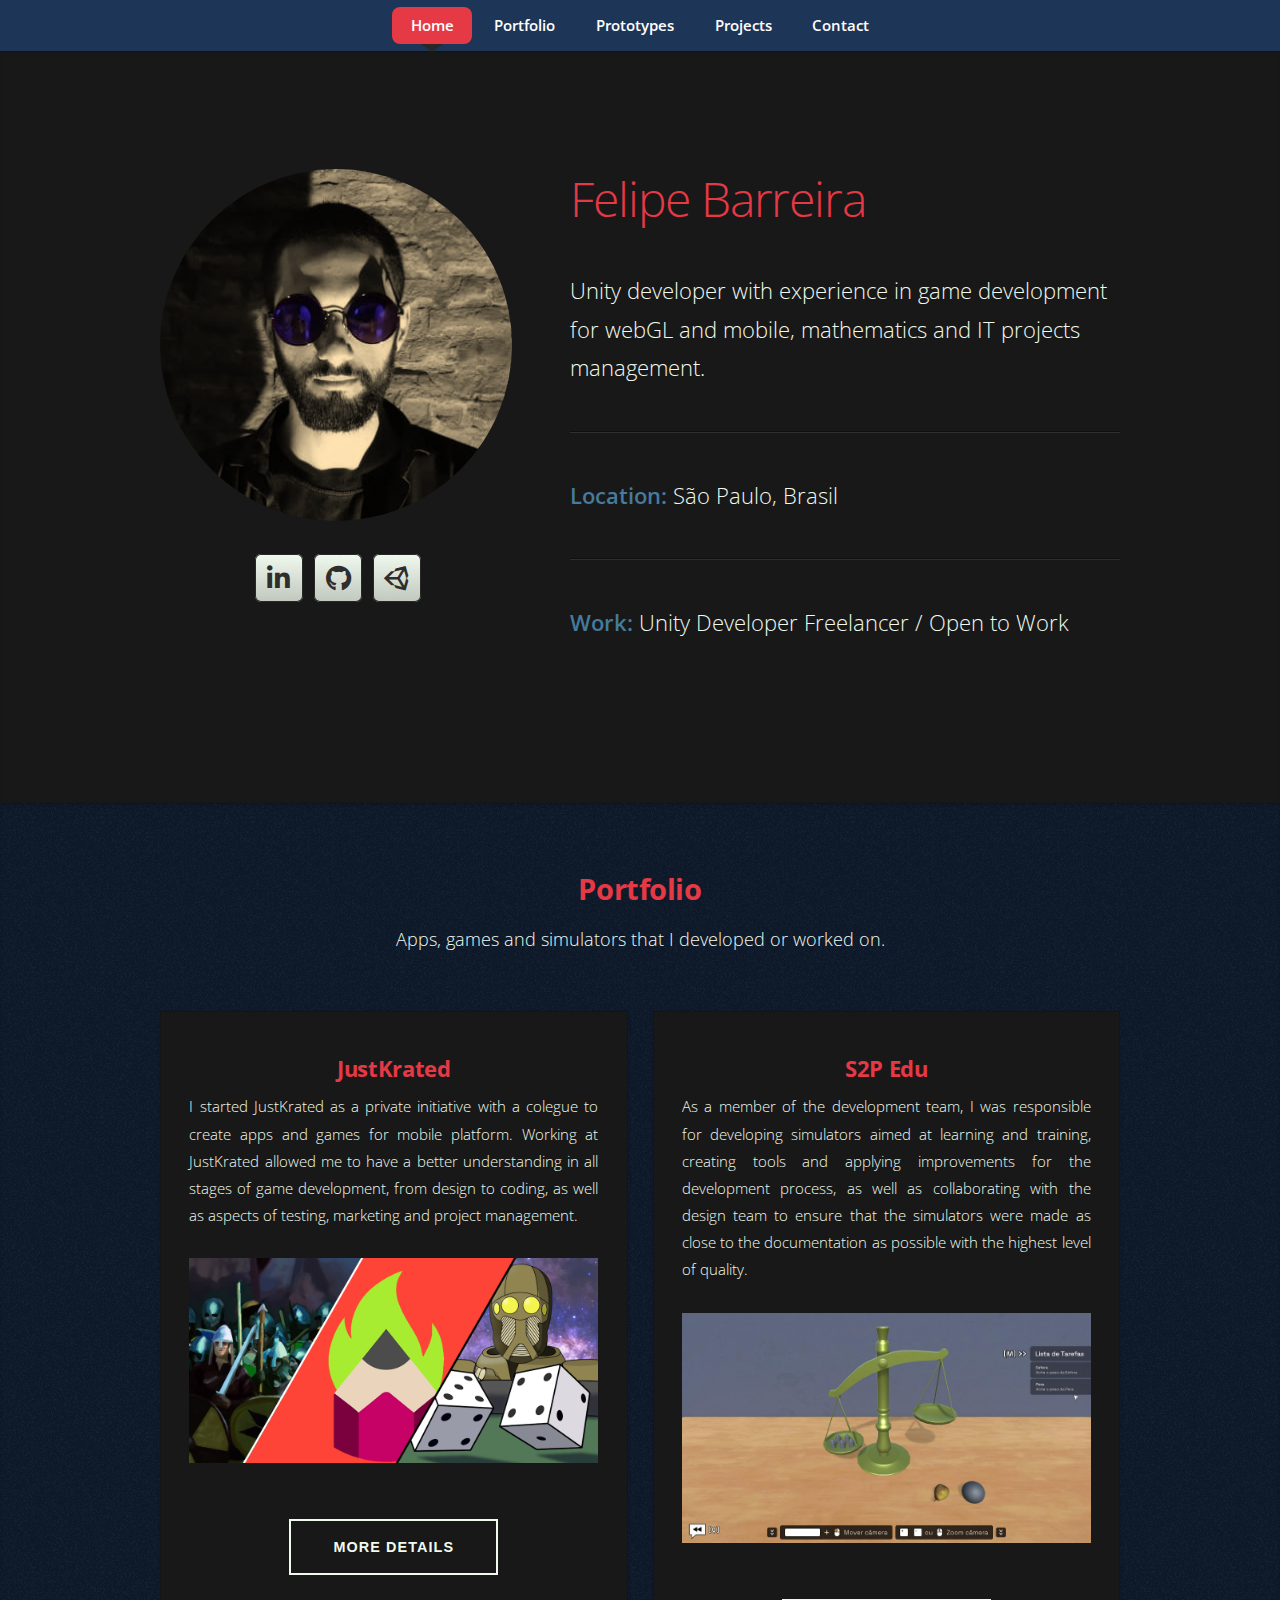
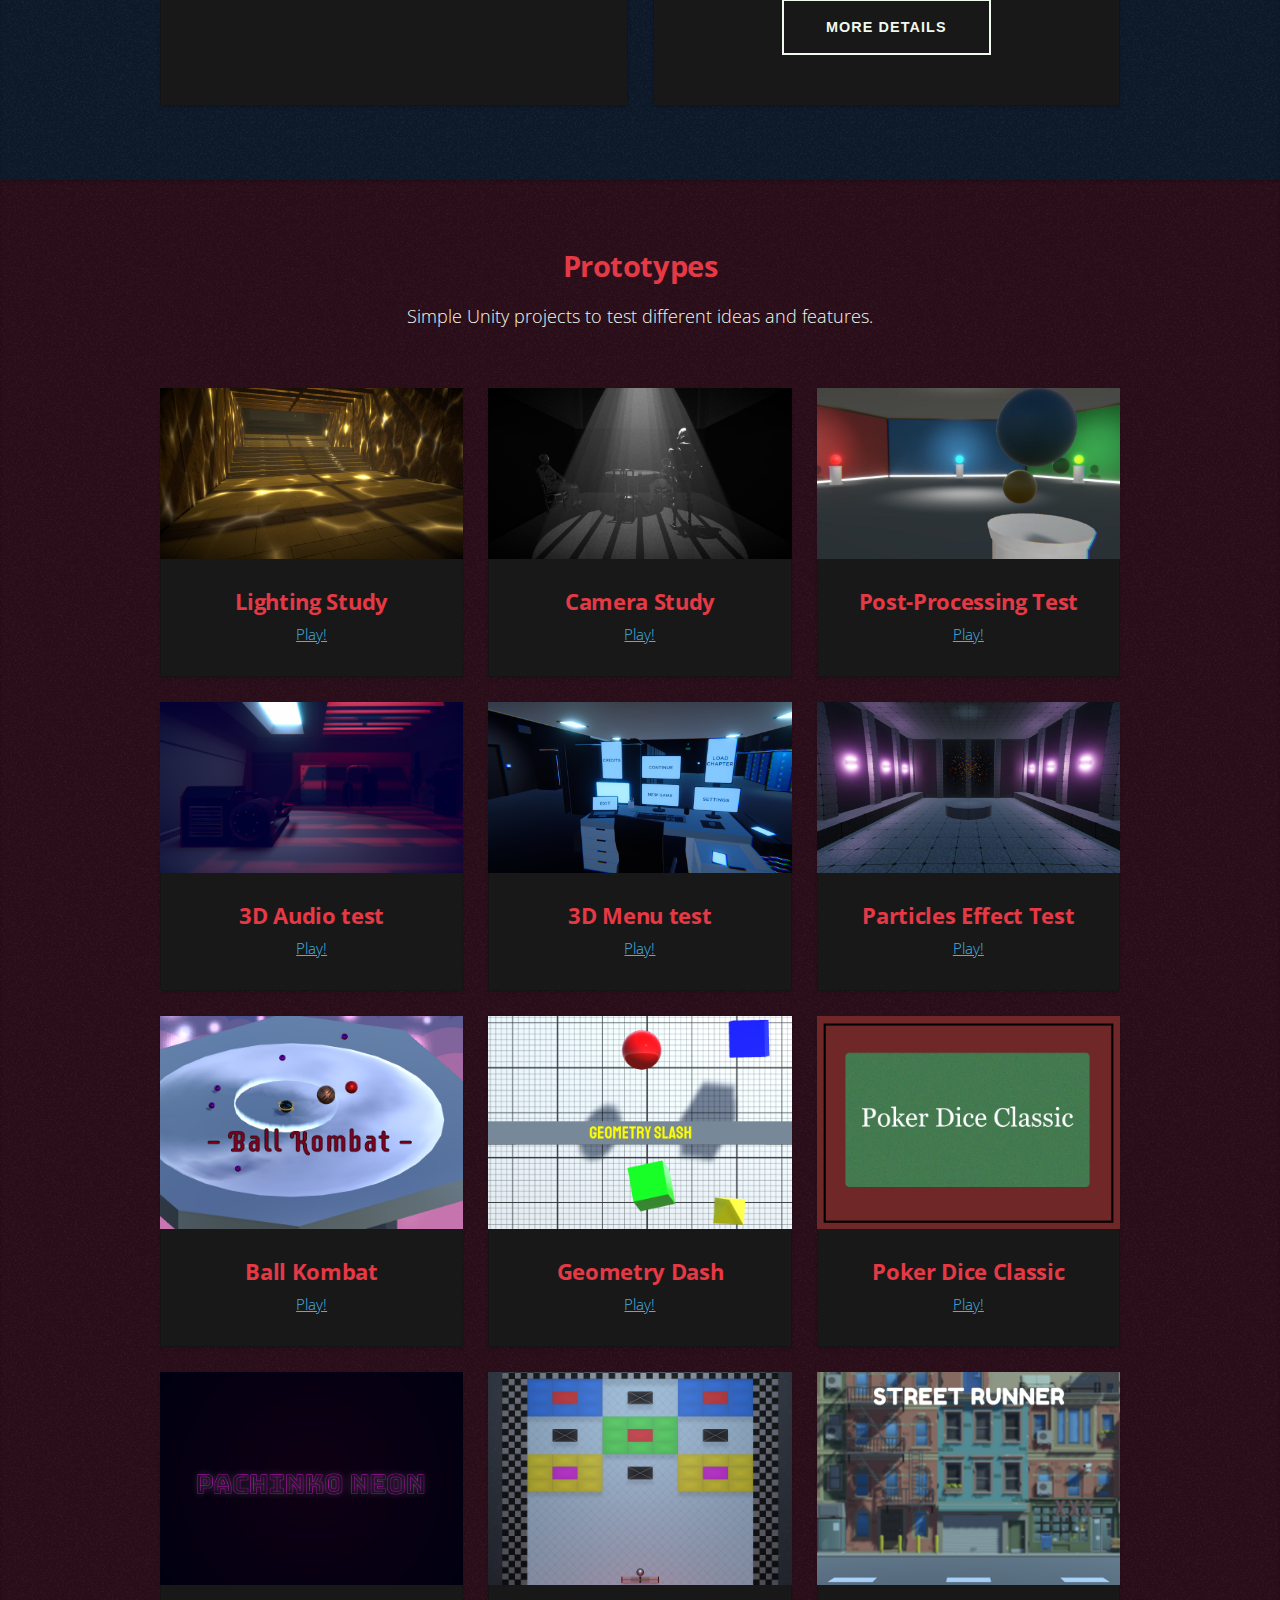
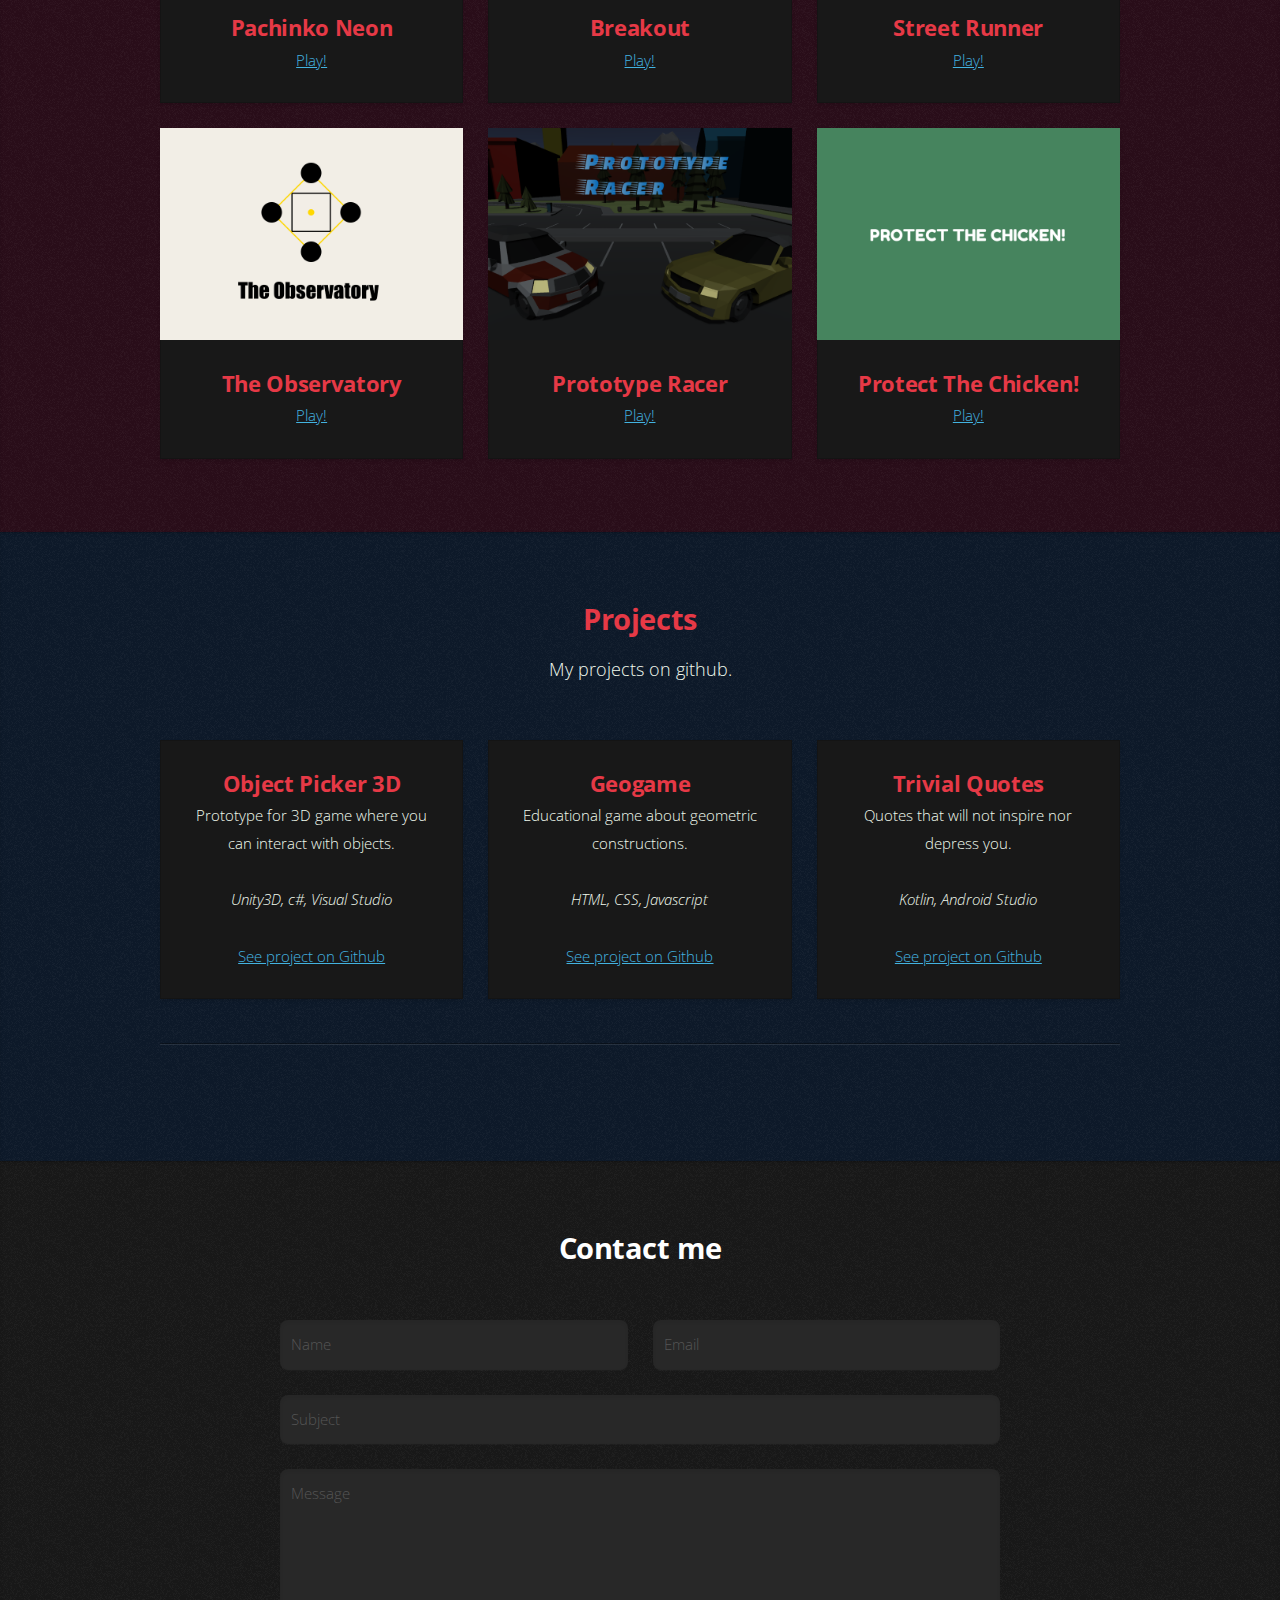
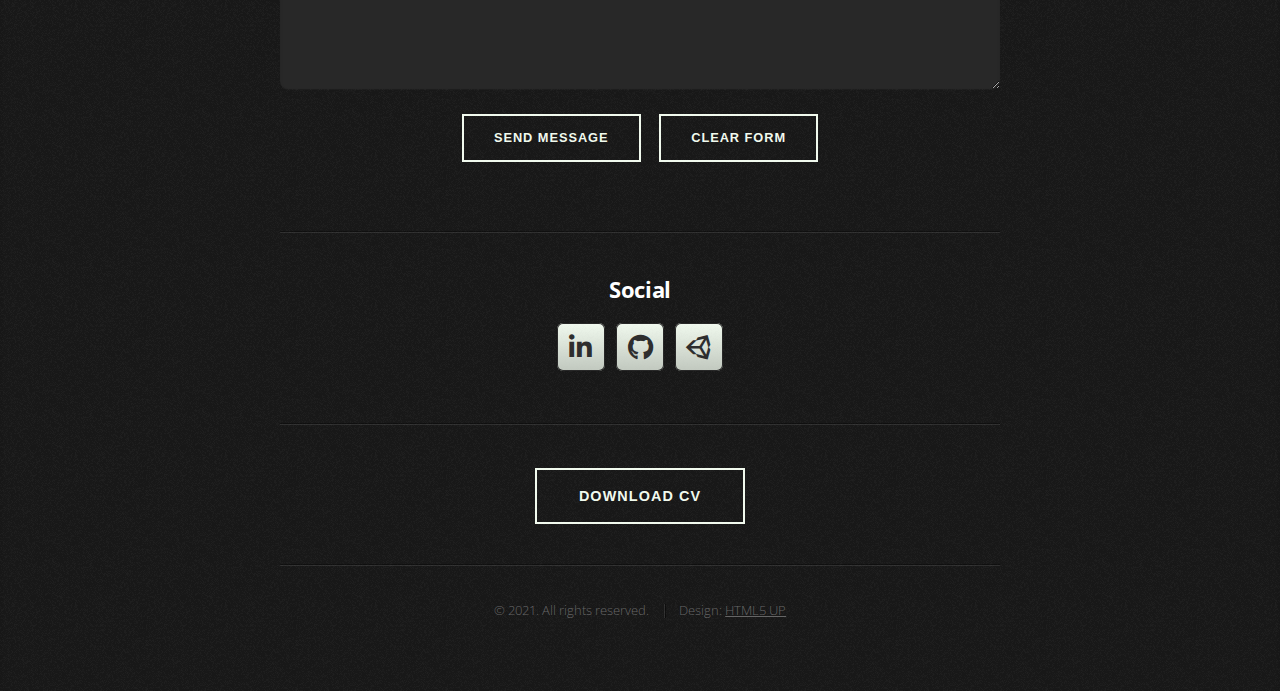
==== commit f216090b: "update prototypes" ====
--- a/index.html
+++ b/index.html
@@ -99,9 +99,51 @@
 			<div class="container">
 				<header>
 					<h2>Prototypes</h2>
-					<p>Simple Unity projects to test different ideas.</p>
+					<p>Simple Unity projects to test different ideas and features.</p>
 				</header>
 				<div class="row">
+					<div class="col-4 col-6-medium col-12-small">
+						<article class="box style2">
+							<a href="https://play.unity.com/mg/other/webgl-builds-351631" class="image featured small" target="_blank" rel="noreferrer noopener"><img src="images/light-study.png" alt="Cinematic Lighting Study" /></a>
+							<h3>Lighting Study</h3>
+							<p><a href="https://play.unity.com/mg/other/webgl-builds-351631" target="_blank" rel="noreferrer noopener">Play!</a></p>
+						</article>
+					</div>
+					<div class="col-4 col-6-medium col-12-small">
+						<article class="box style2">
+							<a href="https://play.unity.com/mg/other/webgl-builds-353584" class="image featured small" target="_blank" rel="noreferrer noopener"><img src="images/camera-study.jpg" alt="Camera framing Study" /></a>
+							<h3>Camera Study</h3>
+							<p><a href="https://play.unity.com/mg/other/webgl-builds-353584" target="_blank" rel="noreferrer noopener">Play!</a></p>
+						</article>
+					</div>
+					<div class="col-4 col-6-medium col-12-small">
+						<article class="box style2">
+							<a href="https://play.unity.com/mg/other/webgl-builds-353411" class="image featured small" target="_blank" rel="noreferrer noopener"><img src="images/post-processing-study.jpg" alt="Post-Processing Test" /></a>
+							<h3>Post-Processing Test</h3>
+							<p><a href="https://play.unity.com/mg/other/webgl-builds-353411" target="_blank" rel="noreferrer noopener">Play!</a></p>
+						</article>
+					</div>	
+					<div class="col-4 col-6-medium col-12-small">
+						<article class="box style2">
+							<a href="https://play.unity.com/mg/other/webgl-builds-353980" class="image featured small" target="_blank" rel="noreferrer noopener"><img src="images/audio-test.png" alt="3D Audio test" /></a>
+							<h3>3D Audio test</h3>
+							<p><a href="https://play.unity.com/mg/other/webgl-builds-353980" target="_blank" rel="noreferrer noopener">Play!</a></p>
+						</article>
+					</div>
+					<div class="col-4 col-6-medium col-12-small">
+						<article class="box style2">
+							<a href="https://play.unity.com/mg/other/webgl-builds-354474" class="image featured small" target="_blank" rel="noreferrer noopener"><img src="images/ui-test.png" alt="3D Menu test" /></a>
+							<h3>3D Menu test</h3>
+							<p><a href="https://play.unity.com/mg/other/webgl-builds-354474" target="_blank" rel="noreferrer noopener">Play!</a></p>
+						</article>
+					</div>
+					<div class="col-4 col-6-medium col-12-small">
+						<article class="box style2">
+							<a href="https://play.unity.com/mg/other/webgl-builds-352426" class="image featured small" target="_blank" rel="noreferrer noopener"><img src="images/particles-test.jpg" alt="Particles Effects Test" /></a>
+							<h3>Particles Effect Test</h3>
+							<p><a href="https://play.unity.com/mg/other/webgl-builds-352426" target="_blank" rel="noreferrer noopener">Play!</a></p>
+						</article>
+					</div>						
 					<div class="col-4 col-6-medium col-12-small">
 						<article class="box style2">
 							<a href="https://play.unity.com/mg/other/webgl-builds-70613" class="image featured small" target="_blank" rel="noreferrer noopener"><img src="images/thumb-ball-kombat.png" alt="Ball Kombat" /></a>
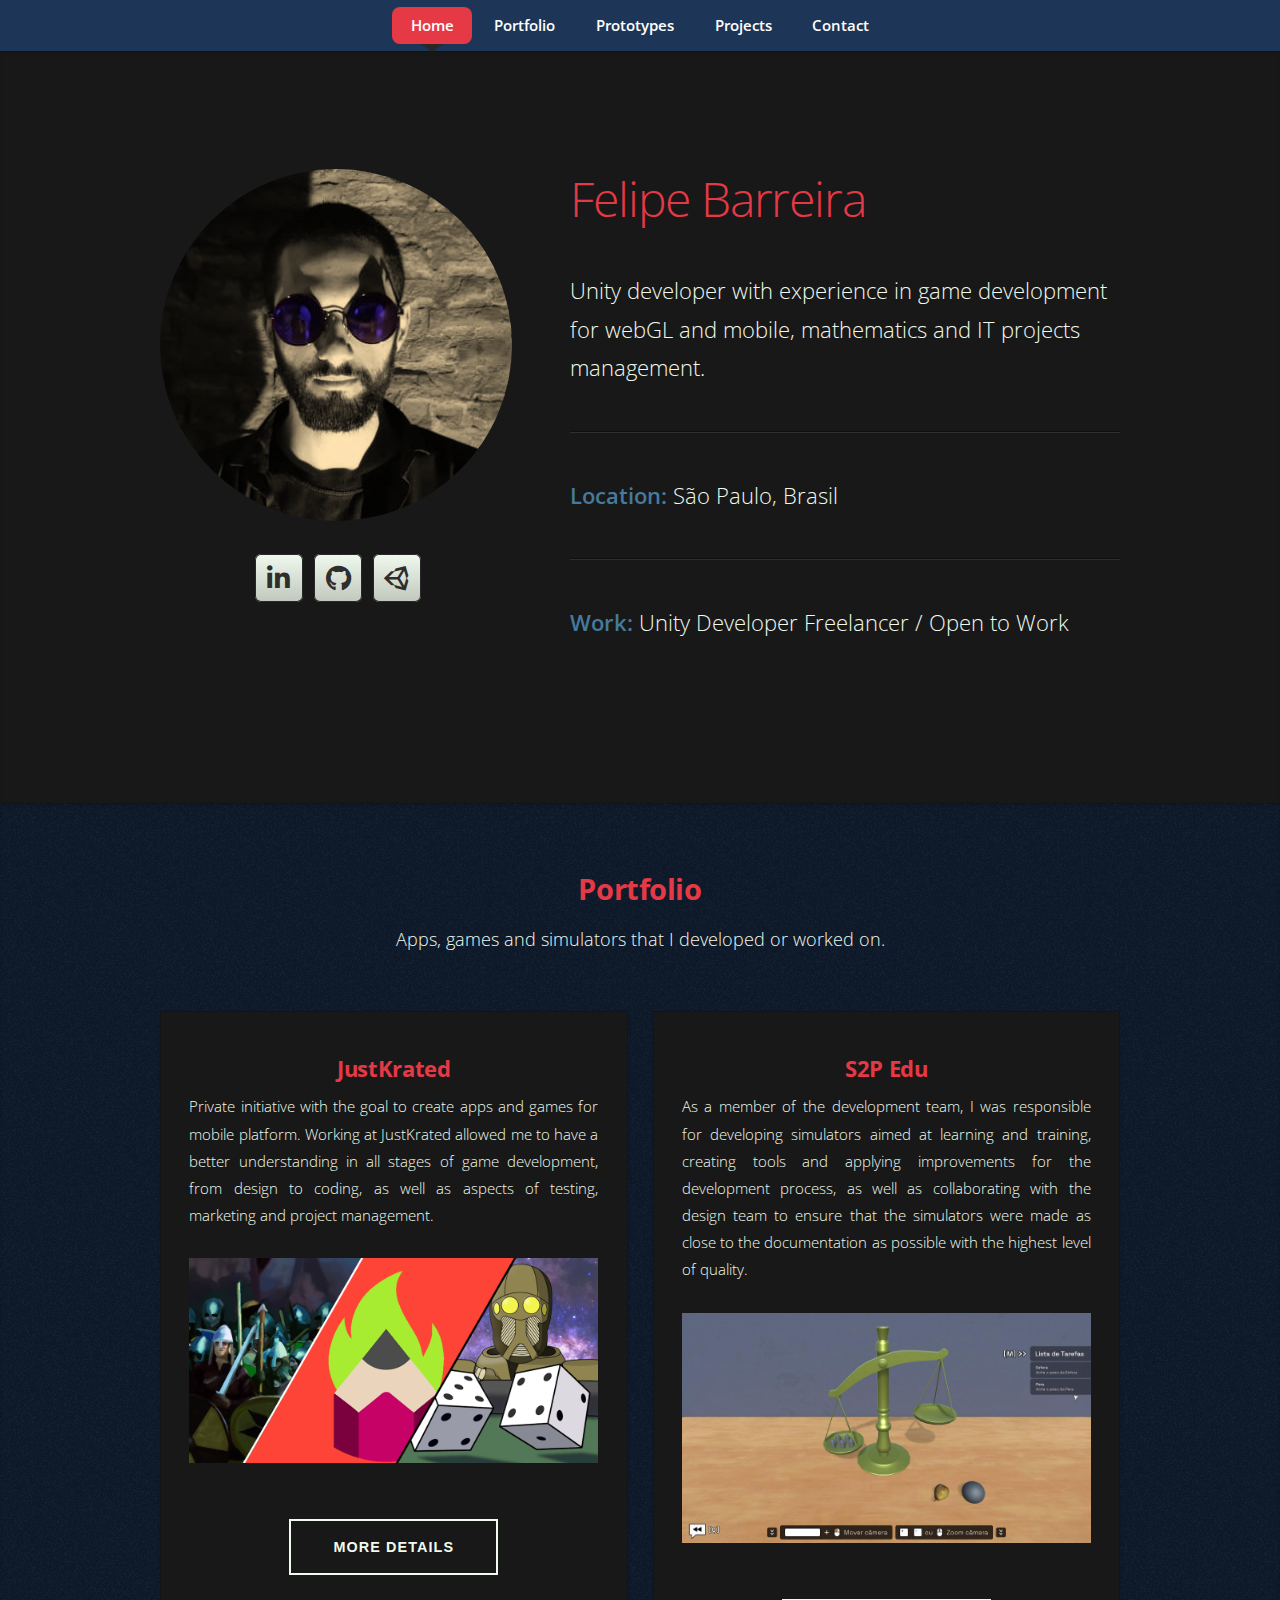
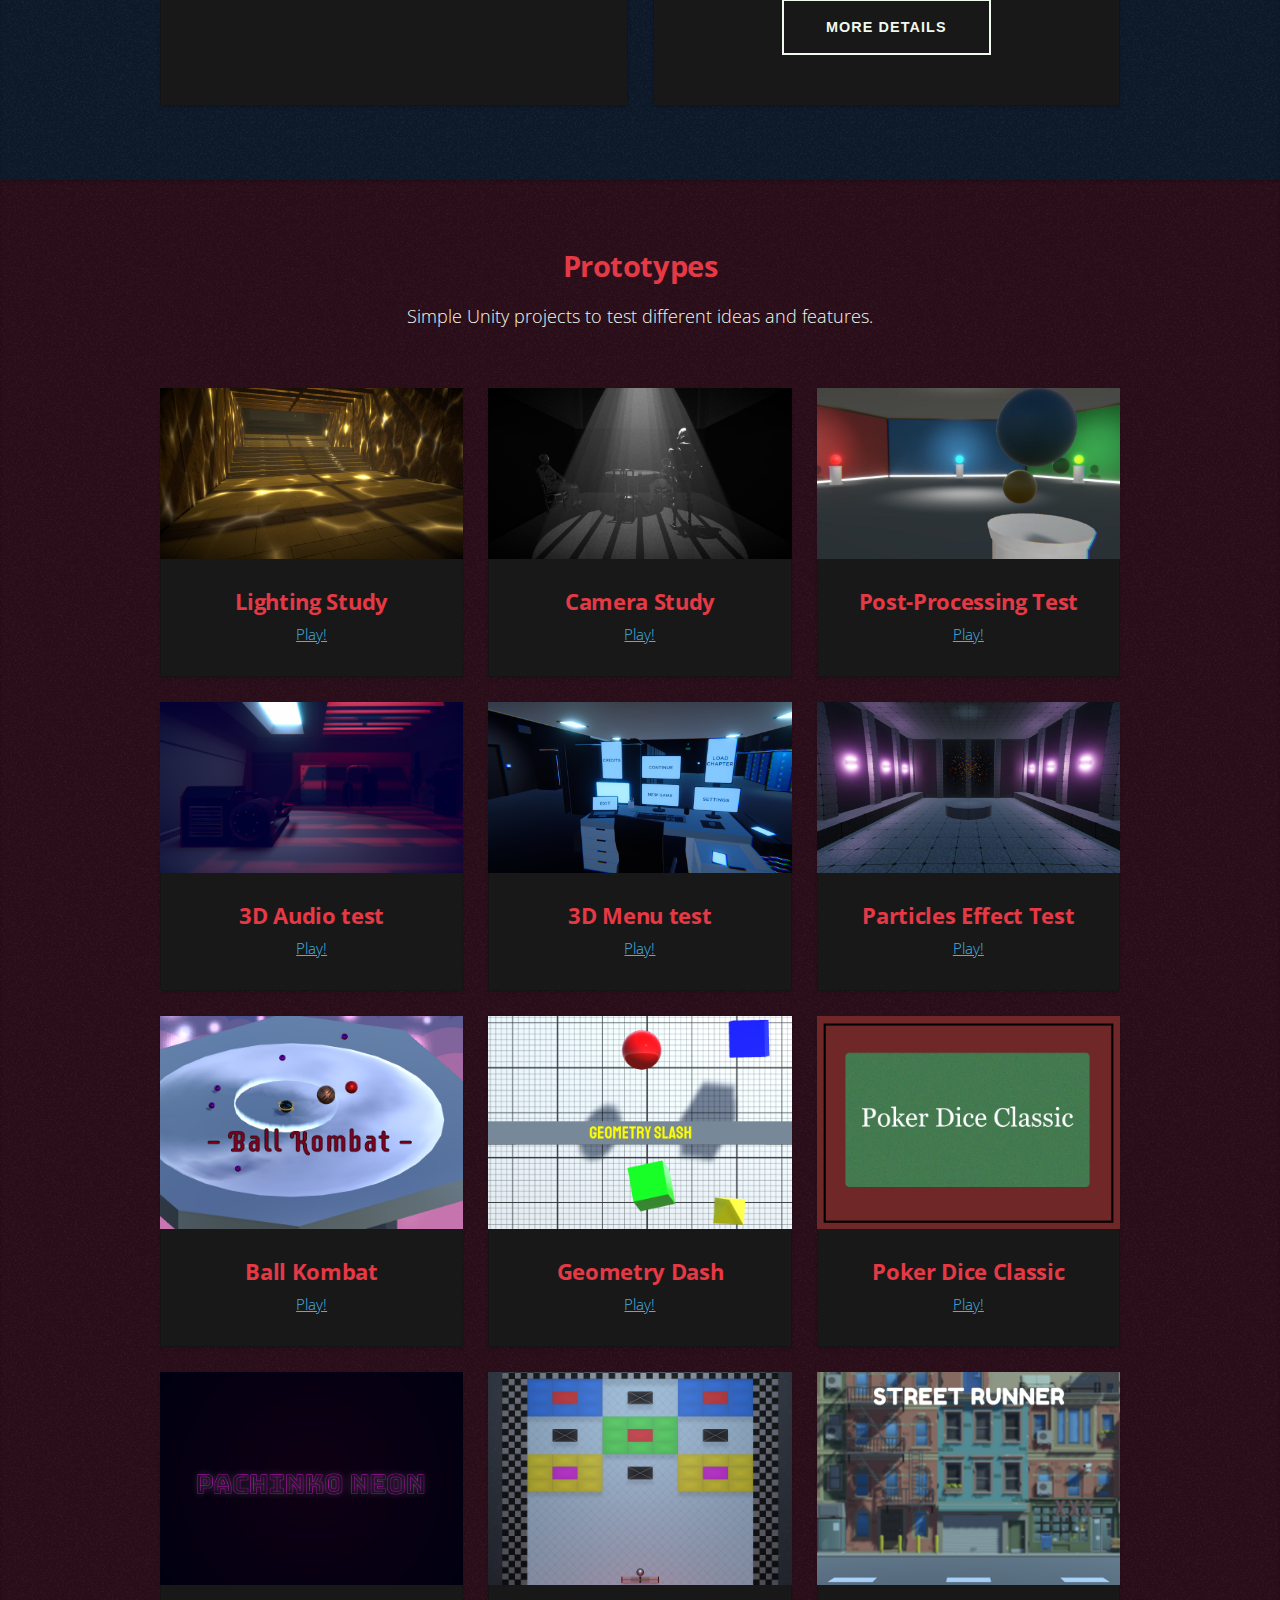
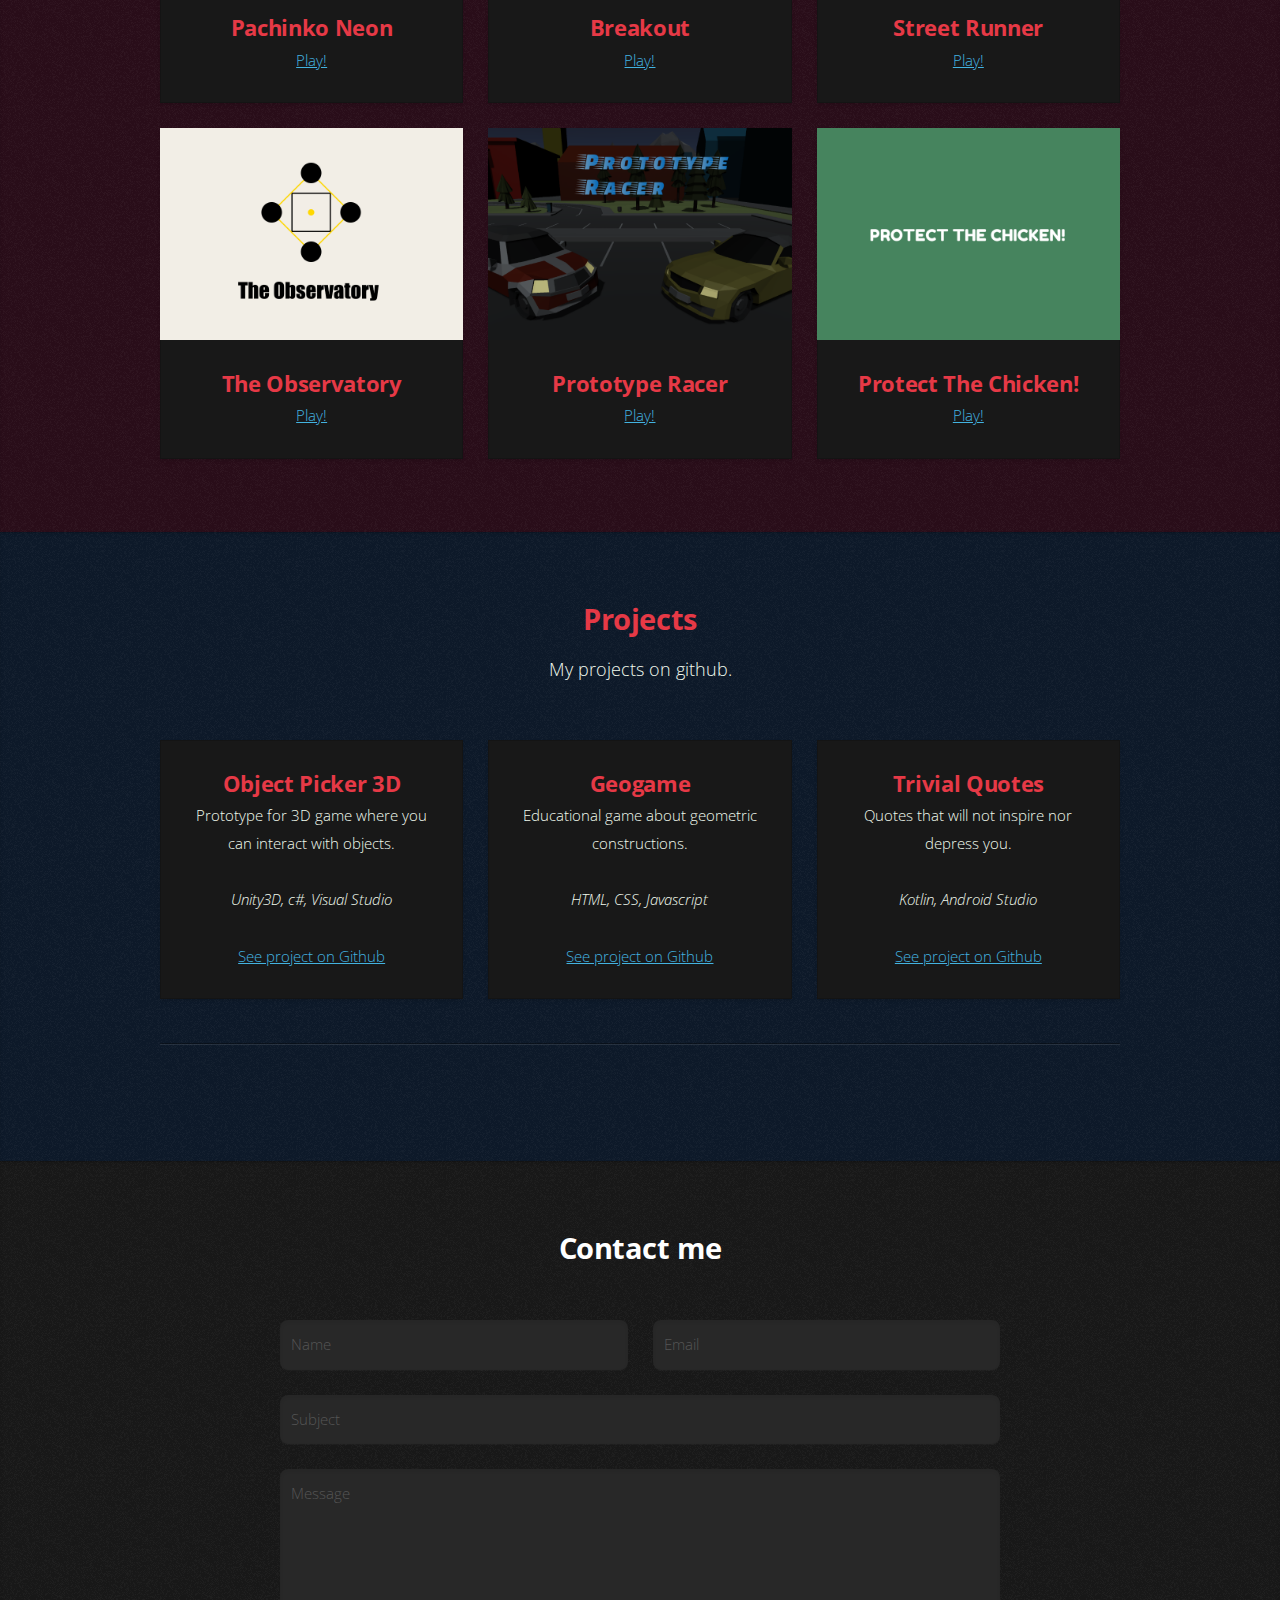
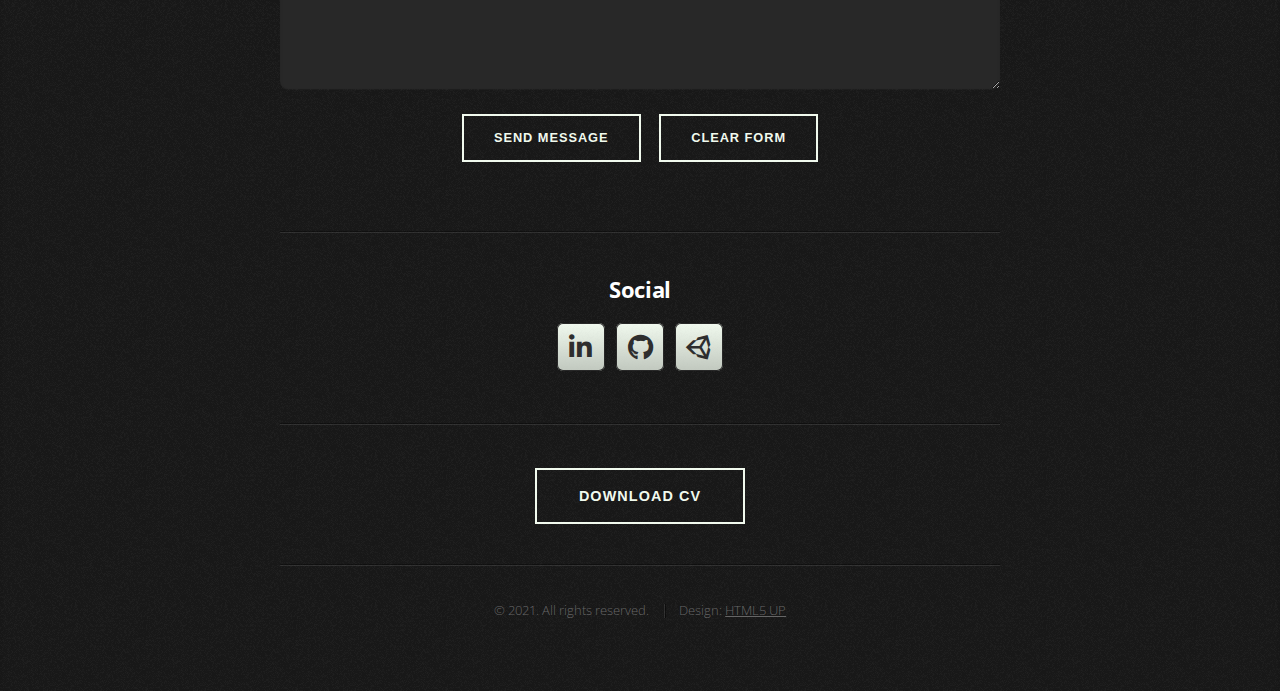
==== commit 0cbd9ec2: "Update index.html" ====
--- a/index.html
+++ b/index.html
@@ -67,7 +67,7 @@
 					<div class="col-4 col-6 col-12-small">
 						<section class="box style1 justkrated">
 							<h3>JustKrated</h3>
-							<p>I started JustKrated as a private initiative with a colegue to create apps and games for mobile platform. Working at JustKrated allowed me to have a better understanding in all stages of game development, from design to coding, as well as aspects of testing, marketing and project management.</p>
+							<p>Private initiative with the goal to create apps and games for mobile platform. Working at JustKrated allowed me to have a better understanding in all stages of game development, from design to coding, as well as aspects of testing, marketing and project management.</p>
 							<a href="portfolio-justkrated.html" class="image featured"><img src="images/justkrated_banner.png" alt="JustKrated games" /></a>
 							<br>
 							<a href="portfolio-justkrated.html" class="button large scrolly">More details</a>
